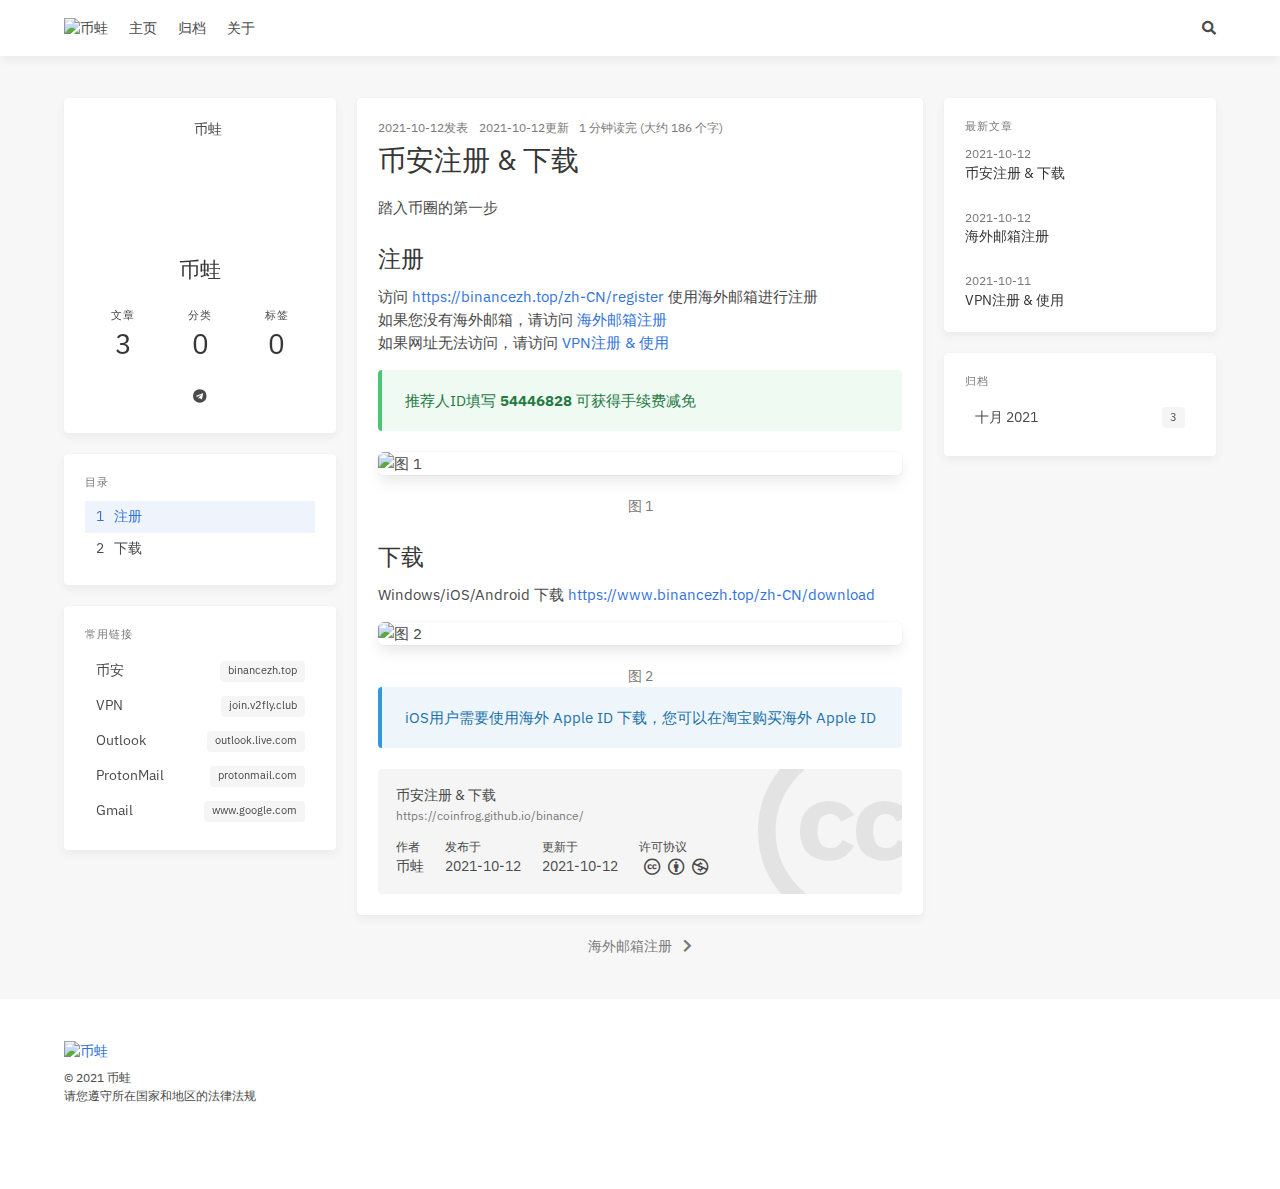
==== binance/index.html @ b0a7bd0c "Add files via upload" ====
<!doctype html>
<html lang="zh"><head><meta charset="utf-8"><meta name="viewport" content="width=device-width, initial-scale=1, maximum-scale=1"><meta><title>币安注册 &amp; 下载 - 币蛙</title><link rel="manifest" href="/manifest.json"><meta name="application-name" content="币蛙"><meta name="msapplication-TileImage" content="https://cdn.jsdelivr.net/gh/coinfrog/coinfrog.github.io/img/og_image.png"><meta name="apple-mobile-web-app-capable" content="yes"><meta name="apple-mobile-web-app-title" content="币蛙"><meta name="apple-mobile-web-app-status-bar-style" content="default"><meta name="description" content="踏入币圈的第一步"><meta property="og:type" content="blog"><meta property="og:title" content="币蛙"><meta property="og:url" content="https://coinfrog.github.io/binance/"><meta property="og:site_name" content="币蛙"><meta property="og:description" content="踏入币圈的第一步"><meta property="og:locale" content="zh_CN"><meta property="og:image" content="https://cdn.jsdelivr.net/gh/coinfrog/coinfrog.github.io/binance/1.png"><meta property="og:image" content="https://cdn.jsdelivr.net/gh/coinfrog/coinfrog.github.io/binance/2.png"><meta property="article:published_time" content="2021-10-12T09:00:00.000Z"><meta property="article:modified_time" content="2021-10-12T09:15:00.000Z"><meta property="article:author" content="币蛙"><meta property="twitter:card" content="summary"><meta property="twitter:image" content="https://cdn.jsdelivr.net/gh/coinfrog/coinfrog.github.io/binance/1.png"><script type="application/ld+json">{"@context":"https://schema.org","@type":"BlogPosting","mainEntityOfPage":{"@type":"WebPage","@id":"https://coinfrog.github.io/binance/"},"headline":"币安注册 & 下载","image":["https://cdn.jsdelivr.net/gh/coinfrog/coinfrog.github.io/binance/1.png","https://cdn.jsdelivr.net/gh/coinfrog/coinfrog.github.io/binance/2.png"],"datePublished":"2021-10-12T09:00:00.000Z","dateModified":"2021-10-12T09:15:00.000Z","author":{"@type":"Person","name":"币蛙"},"publisher":{"@type":"Organization","name":"币蛙","logo":{"@type":"ImageObject","url":"https://cdn.jsdelivr.net/gh/coinfrog/coinfrog.github.io/img/og_image.png"}},"description":"踏入币圈的第一步"}</script><link rel="canonical" href="https://coinfrog.github.io/binance/"><link rel="icon" href="https://cdn.jsdelivr.net/gh/coinfrog/coinfrog.github.io/img/og_image.png"><link rel="stylesheet" href="https://cdn.staticfile.org/font-awesome/5.15.4/css/all.min.css"><link rel="stylesheet" href="https://cdn.jsdelivr.net/npm/highlight.js@9.12.0/styles/atom-one-light.css"><link rel="stylesheet" href="https://fonts.googleapis.com/css2?family=IBM Plex Sans:wght@400;600&amp;family=Source+Code+Pro"><link rel="stylesheet" href="/css/default.css"><style>body>.footer,body>.navbar,body>.section{opacity:0}</style><!--!--><!--!--><!--!--><!--!--><link rel="stylesheet" href="https://cdn.jsdelivr.net/npm/lightgallery@1.6.8/dist/css/lightgallery.min.css"><link rel="stylesheet" href="https://cdn.jsdelivr.net/npm/justifiedGallery@3.7.0/dist/css/justifiedGallery.min.css"><!--!--><!--!--><script src="https://cdn.jsdelivr.net/npm/pace-js@1.0.2/pace.min.js"></script><!--!--><!--!--><meta name="generator" content="Hexo 5.4.0"></head><body class="is-3-column"><nav class="navbar navbar-main"><div class="container"><div class="navbar-brand justify-content-center"><a class="navbar-item navbar-logo" href="/"><img src="https://cdn.jsdelivr.net/gh/coinfrog/coinfrog.github.io/img/og_image.png" alt="币蛙" height="28"></a></div><div class="navbar-menu"><div class="navbar-start"><a class="navbar-item" href="/">主页</a><a class="navbar-item" href="/archives">归档</a><a class="navbar-item" href="/about">关于</a></div><div class="navbar-end"><a class="navbar-item is-hidden-tablet catalogue" title="目录" href="javascript:;"><i class="fas fa-list-ul"></i></a><a class="navbar-item search" title="搜索" href="javascript:;"><i class="fas fa-search"></i></a></div></div></div></nav><section class="section"><div class="container"><div class="columns"><div class="column order-2 column-main is-8-tablet is-8-desktop is-6-widescreen"><div class="card"><article class="card-content article" role="article"><div class="article-meta is-size-7 is-uppercase level is-mobile"><div class="level-left"><span class="level-item"><time dateTime="2021-10-12T09:00:00.000Z" title="2021/10/12 下午5:00:00">2021-10-12</time>发表</span><span class="level-item"><time dateTime="2021-10-12T09:15:00.000Z" title="2021/10/12 下午5:15:00">2021-10-12</time>更新</span><span class="level-item">1 分钟读完 (大约 186 个字)</span></div></div><h1 class="title is-3 is-size-4-mobile">币安注册 &amp; 下载</h1><div class="content"><p>踏入币圈的第一步</p>
<span id="more"></span>
<h2 id="注册"><a href="#注册" class="headerlink" title="注册"></a>注册</h2><p>访问 <a target="_blank" rel="noopener" href="https://binancezh.top/zh-CN/register?ref=54446828">https://binancezh.top/zh-CN/register</a> 使用海外邮箱进行注册<br>如果您没有海外邮箱，请访问 <a href="https://coinfrog.github.io/email/">海外邮箱注册</a><br>如果网址无法访问，请访问 <a href="https://coinfrog.github.io/vpn/">VPN注册 &amp; 使用</a></p>
<article class="message is-success" style="font-size:1em">
<div class="message-body">
推荐人ID填写 <b>54446828</b> 可获得手续费减免
</div>
</article>

<img src="https://cdn.jsdelivr.net/gh/coinfrog/coinfrog.github.io/binance/1.png" class="box px-0 py-0 ml-auto mr-auto" title="图 1" alt="图 1">
<h2 id="下载"><a href="#下载" class="headerlink" title="下载"></a>下载</h2><p>Windows/iOS/Android 下载 <a target="_blank" rel="noopener" href="https://www.binancezh.top/zh-CN/download?ref=54446828">https://www.binancezh.top/zh-CN/download</a></p>
<img src="https://cdn.jsdelivr.net/gh/coinfrog/coinfrog.github.io/binance/2.png" class="box px-0 py-0 ml-auto mr-auto" title="图 2" alt="图 2">

<article class="message is-info" style="font-size:1em">
<div class="message-body">
iOS用户需要使用海外 Apple ID 下载，您可以在淘宝购买海外 Apple ID
</div>
</article></div><div class="article-licensing box"><div class="licensing-title"><p>币安注册 &amp; 下载</p><p><a href="https://coinfrog.github.io/binance/">https://coinfrog.github.io/binance/</a></p></div><div class="licensing-meta level is-mobile"><div class="level-left"><div class="level-item is-narrow"><div><h6>作者</h6><p>币蛙</p></div></div><div class="level-item is-narrow"><div><h6>发布于</h6><p>2021-10-12</p></div></div><div class="level-item is-narrow"><div><h6>更新于</h6><p>2021-10-12</p></div></div><div class="level-item is-narrow"><div><h6>许可协议</h6><p><a class="icons" rel="noopener" target="_blank" title="Creative Commons" href="https://creativecommons.org/"><i class="icon fab fa-creative-commons"></i></a><a class="icons" rel="noopener" target="_blank" title="Attribution" href="https://creativecommons.org/licenses/by/4.0/"><i class="icon fab fa-creative-commons-by"></i></a><a class="icons" rel="noopener" target="_blank" title="Noncommercial" href="https://creativecommons.org/licenses/by-nc/4.0/"><i class="icon fab fa-creative-commons-nc"></i></a></p></div></div></div></div></div><!--!--></article></div><!--!--><nav class="post-navigation mt-4 level is-mobile"><div class="level-end"><a class="article-nav-next level level-item link-muted" href="/email/"><span class="level-item">海外邮箱注册</span><i class="level-item fas fa-chevron-right"></i></a></div></nav><!--!--></div><div class="column column-left is-4-tablet is-4-desktop is-3-widescreen  order-1 is-sticky"><div class="card widget" data-type="profile"><div class="card-content"><nav class="level"><div class="level-item has-text-centered flex-shrink-1"><div><figure class="image is-128x128 mx-auto mb-2"><img class="avatar is-rounded" src="https://cdn.jsdelivr.net/gh/coinfrog/coinfrog.github.io/img/avatar.jpg" alt="币蛙"></figure><p class="title is-size-4 is-block" style="line-height:inherit;">币蛙</p></div></div></nav><nav class="level is-mobile"><div class="level-item has-text-centered is-marginless"><div><p class="heading">文章</p><a href="/archives"><p class="title">3</p></a></div></div><div class="level-item has-text-centered is-marginless"><div><p class="heading">分类</p><a href="/categories"><p class="title">0</p></a></div></div><div class="level-item has-text-centered is-marginless"><div><p class="heading">标签</p><a href="/tags"><p class="title">0</p></a></div></div></nav><div class="level is-mobile is-multiline"><a class="level-item button is-transparent is-marginless" target="_blank" rel="noopener" title="通过 Telegram 联系我" href="https://t.me/NeuralFrog"><i class="fab fa-telegram"></i></a></div></div></div><div class="card widget" id="toc" data-type="toc"><div class="card-content"><div class="menu"><h3 class="menu-label">目录</h3><ul class="menu-list"><li><a class="level is-mobile" href="#注册"><span class="level-left"><span class="level-item">1</span><span class="level-item">注册</span></span></a></li><li><a class="level is-mobile" href="#下载"><span class="level-left"><span class="level-item">2</span><span class="level-item">下载</span></span></a></li></ul></div></div><style>#toc .menu-list > li > a.is-active + .menu-list { display: block; }#toc .menu-list > li > a + .menu-list { display: none; }</style><script src="/js/toc.js" defer></script></div><div class="card widget" data-type="links"><div class="card-content"><div class="menu"><h3 class="menu-label">常用链接</h3><ul class="menu-list"><li><a class="level is-mobile" href="https://binancezh.top/zh-CN/register?ref=54446828" target="_blank" rel="noopener"><span class="level-left"><span class="level-item">币安</span></span><span class="level-right"><span class="level-item tag">binancezh.top</span></span></a></li><li><a class="level is-mobile" href="https://join.v2fly.club/#/register?code=Z4IuG3a3" target="_blank" rel="noopener"><span class="level-left"><span class="level-item">VPN</span></span><span class="level-right"><span class="level-item tag">join.v2fly.club</span></span></a></li><li><a class="level is-mobile" href="https://outlook.live.com" target="_blank" rel="noopener"><span class="level-left"><span class="level-item">Outlook</span></span><span class="level-right"><span class="level-item tag">outlook.live.com</span></span></a></li><li><a class="level is-mobile" href="https://protonmail.com/login" target="_blank" rel="noopener"><span class="level-left"><span class="level-item">ProtonMail</span></span><span class="level-right"><span class="level-item tag">protonmail.com</span></span></a></li><li><a class="level is-mobile" href="https://www.google.com/intl/zh-CN_cn/gmail/about/" target="_blank" rel="noopener"><span class="level-left"><span class="level-item">Gmail</span></span><span class="level-right"><span class="level-item tag">www.google.com</span></span></a></li></ul></div></div></div><!--!--><!--!--><div class="column-right-shadow is-hidden-widescreen is-sticky"></div></div><div class="column column-right is-4-tablet is-4-desktop is-3-widescreen is-hidden-touch is-hidden-desktop-only order-3 is-sticky"><div class="card widget" data-type="recent-posts"><div class="card-content"><h3 class="menu-label">最新文章</h3><article class="media"><div class="media-content"><p class="date"><time dateTime="2021-10-12T09:00:00.000Z">2021-10-12</time></p><p class="title"><a href="/binance/">币安注册 &amp; 下载</a></p></div></article><article class="media"><div class="media-content"><p class="date"><time dateTime="2021-10-12T08:00:00.000Z">2021-10-12</time></p><p class="title"><a href="/email/">海外邮箱注册</a></p></div></article><article class="media"><div class="media-content"><p class="date"><time dateTime="2021-10-11T12:00:00.000Z">2021-10-11</time></p><p class="title"><a href="/vpn/">VPN注册 &amp; 使用</a></p></div></article></div></div><div class="card widget" data-type="archives"><div class="card-content"><div class="menu"><h3 class="menu-label">归档</h3><ul class="menu-list"><li><a class="level is-mobile" href="/archives/2021/10/"><span class="level-start"><span class="level-item">十月 2021</span></span><span class="level-end"><span class="level-item tag">3</span></span></a></li></ul></div></div></div></div></div></div></section><footer class="footer"><div class="container"><div class="level"><div class="level-start"><a class="footer-logo is-block mb-2" href="/"><img src="https://cdn.jsdelivr.net/gh/coinfrog/coinfrog.github.io/img/og_image.png" alt="币蛙" height="28"></a><p class="is-size-7"><span>&copy; 2021 币蛙</span><br><span>请您遵守所在国家和地区的法律法规</span></p></div><div class="level-end"></div></div></div></footer><script src="https://cdn.jsdelivr.net/npm/jquery@3.3.1/dist/jquery.min.js"></script><script src="https://cdn.jsdelivr.net/npm/moment@2.22.2/min/moment-with-locales.min.js"></script><script src="https://cdn.jsdelivr.net/npm/clipboard@2.0.4/dist/clipboard.min.js" defer></script><script>moment.locale("zh-CN");</script><script>var IcarusThemeSettings = {
            article: {
                highlight: {
                    clipboard: true,
                    fold: 'unfolded'
                }
            }
        };</script><script src="/js/column.js"></script><script src="/js/animation.js"></script><a id="back-to-top" title="回到顶部" href="javascript:;"><i class="fas fa-chevron-up"></i></a><script src="/js/back_to_top.js" defer></script><!--!--><!--!--><!--!--><script src="https://cdn.jsdelivr.net/npm/lightgallery@1.6.8/dist/js/lightgallery.min.js" defer></script><script src="https://cdn.jsdelivr.net/npm/justifiedGallery@3.7.0/dist/js/jquery.justifiedGallery.min.js" defer></script><script>window.addEventListener("load", () => {
            if (typeof $.fn.lightGallery === 'function') {
                $('.article').lightGallery({ selector: '.gallery-item' });
            }
            if (typeof $.fn.justifiedGallery === 'function') {
                if ($('.justified-gallery > p > .gallery-item').length) {
                    $('.justified-gallery > p > .gallery-item').unwrap();
                }
                $('.justified-gallery').justifiedGallery();
            }
        });</script><!--!--><!--!--><!--!--><!--!--><!--!--><script src="/js/main.js" defer></script><div class="searchbox"><div class="searchbox-container"><div class="searchbox-header"><div class="searchbox-input-container"><input class="searchbox-input" type="text" placeholder="搜索..."></div><a class="searchbox-close" href="javascript:;">×</a></div><div class="searchbox-body"></div></div></div><script src="/js/insight.js" defer></script><script>document.addEventListener('DOMContentLoaded', function () {
            loadInsight({"contentUrl":"/content.json"}, {"hint":"搜索...","untitled":"(无标题)","posts":"文章","pages":"页面","categories":"分类","tags":"标签"});
        });</script></body></html>
---- css/default.css ----
@-moz-keyframes spinAround {
  from {
    transform: rotate(0deg);
  }
  to {
    transform: rotate(359deg);
  }
}
@-webkit-keyframes spinAround {
  from {
    transform: rotate(0deg);
  }
  to {
    transform: rotate(359deg);
  }
}
@-o-keyframes spinAround {
  from {
    transform: rotate(0deg);
  }
  to {
    transform: rotate(359deg);
  }
}
@keyframes spinAround {
  from {
    transform: rotate(0deg);
  }
  to {
    transform: rotate(359deg);
  }
}
.is-unselectable,
.breadcrumb,
.modal-close,
.pagination-previous,
.pagination-next,
.pagination-link,
.pagination-ellipsis,
.tabs,
.button,
.delete,
.file {
  -webkit-touch-callout: none;
  -webkit-user-select: none;
  -moz-user-select: none;
  -ms-user-select: none;
  user-select: none;
}
.navbar-link:not(.is-arrowless)::after,
.select:not(.is-multiple):not(.is-loading)::after {
  border: 3px solid transparent;
  border-radius: 2px;
  border-right: 0;
  border-top: 0;
  content: " ";
  display: block;
  height: 0.625em;
  margin-top: -0.4375em;
  pointer-events: none;
  position: absolute;
  top: 50%;
  transform: rotate(-45deg);
  transform-origin: center;
  width: 0.625em;
}
.breadcrumb:not(:last-child),
.level:not(:last-child),
.list:not(:last-child),
.message:not(:last-child),
.pagination:not(:last-child),
.tabs:not(:last-child),
.box:not(:last-child),
.content:not(:last-child),
.notification:not(:last-child),
.progress:not(:last-child),
.table:not(:last-child),
.table-container:not(:last-child),
.title:not(:last-child),
.subtitle:not(:last-child),
.block:not(:last-child),
.highlight:not(:last-child) {
  margin-bottom: 1.5rem;
}
.modal-close,
.delete {
  -moz-appearance: none;
  -webkit-appearance: none;
  background-color: rgba(10,10,10,0.2);
  border: none;
  border-radius: 290486px;
  cursor: pointer;
  pointer-events: auto;
  display: inline-block;
  flex-grow: 0;
  flex-shrink: 0;
  font-size: 0;
  height: 20px;
  max-height: 20px;
  max-width: 20px;
  min-height: 20px;
  min-width: 20px;
  outline: none;
  position: relative;
  vertical-align: top;
  width: 20px;
}
.modal-close::before,
.delete::before,
.modal-close::after,
.delete::after {
  background-color: #fff;
  content: "";
  display: block;
  left: 50%;
  position: absolute;
  top: 50%;
  transform: translateX(-50%) translateY(-50%) rotate(45deg);
  transform-origin: center center;
}
.modal-close::before,
.delete::before {
  height: 2px;
  width: 50%;
}
.modal-close::after,
.delete::after {
  height: 50%;
  width: 2px;
}
.modal-close:hover,
.delete:hover,
.modal-close:focus,
.delete:focus {
  background-color: rgba(10,10,10,0.3);
}
.modal-close:active,
.delete:active {
  background-color: rgba(10,10,10,0.4);
}
.modal-close.is-small,
.delete.is-small {
  height: 16px;
  max-height: 16px;
  max-width: 16px;
  min-height: 16px;
  min-width: 16px;
  width: 16px;
}
.modal-close.is-medium,
.delete.is-medium {
  height: 24px;
  max-height: 24px;
  max-width: 24px;
  min-height: 24px;
  min-width: 24px;
  width: 24px;
}
.modal-close.is-large,
.delete.is-large {
  height: 32px;
  max-height: 32px;
  max-width: 32px;
  min-height: 32px;
  min-width: 32px;
  width: 32px;
}
.button.is-loading::after,
.loader,
.select.is-loading::after,
.control.is-loading::after {
  animation: spinAround 500ms infinite linear;
  border: 2px solid #dbdbdb;
  border-radius: 290486px;
  border-right-color: transparent;
  border-top-color: transparent;
  content: "";
  display: block;
  height: 1em;
  position: relative;
  width: 1em;
}
.is-overlay,
.modal,
.modal-background,
.image.is-square img,
.image.is-1by1 img,
.image.is-5by4 img,
.image.is-4by3 img,
.image.is-3by2 img,
.image.is-5by3 img,
.image.is-16by9 img,
.image.is-2by1 img,
.image.is-3by1 img,
.image.is-4by5 img,
.image.is-3by4 img,
.image.is-2by3 img,
.image.is-3by5 img,
.image.is-9by16 img,
.image.is-1by2 img,
.image.is-1by3 img,
.image.is-square .has-ratio,
.image.is-1by1 .has-ratio,
.image.is-5by4 .has-ratio,
.image.is-4by3 .has-ratio,
.image.is-3by2 .has-ratio,
.image.is-5by3 .has-ratio,
.image.is-16by9 .has-ratio,
.image.is-2by1 .has-ratio,
.image.is-3by1 .has-ratio,
.image.is-4by5 .has-ratio,
.image.is-3by4 .has-ratio,
.image.is-2by3 .has-ratio,
.image.is-3by5 .has-ratio,
.image.is-9by16 .has-ratio,
.image.is-1by2 .has-ratio,
.image.is-1by3 .has-ratio,
.hero-video {
  bottom: 0;
  left: 0;
  position: absolute;
  right: 0;
  top: 0;
}
.pagination-previous,
.pagination-next,
.pagination-link,
.pagination-ellipsis,
.button,
.input,
.textarea,
.select select,
.file-cta,
.file-name {
  -moz-appearance: none;
  -webkit-appearance: none;
  align-items: center;
  border: 1px solid transparent;
  border-radius: 4px;
  box-shadow: none;
  display: inline-flex;
  font-size: 1rem;
  height: 2.25em;
  justify-content: flex-start;
  line-height: 1.5;
  padding-bottom: calc(0.5em - 1px);
  padding-left: calc(0.75em - 1px);
  padding-right: calc(0.75em - 1px);
  padding-top: calc(0.5em - 1px);
  position: relative;
  vertical-align: top;
}
.pagination-previous:focus,
.pagination-next:focus,
.pagination-link:focus,
.pagination-ellipsis:focus,
.button:focus,
.input:focus,
.textarea:focus,
.select select:focus,
.file-cta:focus,
.file-name:focus,
.pagination-previous.is-focused,
.pagination-next.is-focused,
.pagination-link.is-focused,
.pagination-ellipsis.is-focused,
.button.is-focused,
.input.is-focused,
.textarea.is-focused,
.select select.is-focused,
.file-cta.is-focused,
.file-name.is-focused,
.pagination-previous:active,
.pagination-next:active,
.pagination-link:active,
.pagination-ellipsis:active,
.button:active,
.input:active,
.textarea:active,
.select select:active,
.file-cta:active,
.file-name:active,
.pagination-previous.is-active,
.pagination-next.is-active,
.pagination-link.is-active,
.pagination-ellipsis.is-active,
.button.is-active,
.input.is-active,
.textarea.is-active,
.select select.is-active,
.file-cta.is-active,
.file-name.is-active {
  outline: none;
}
.pagination-previous[disabled],
.pagination-next[disabled],
.pagination-link[disabled],
.pagination-ellipsis[disabled],
.button[disabled],
.input[disabled],
.textarea[disabled],
.select select[disabled],
.file-cta[disabled],
.file-name[disabled],
fieldset[disabled] .pagination-previous,
fieldset[disabled] .pagination-next,
fieldset[disabled] .pagination-link,
fieldset[disabled] .pagination-ellipsis,
fieldset[disabled] .button,
fieldset[disabled] .input,
fieldset[disabled] .textarea,
fieldset[disabled] .select select,
fieldset[disabled] .file-cta,
fieldset[disabled] .file-name {
  cursor: not-allowed;
}
/* minireset.css v0.0.6 | MIT License | github.com/jgthms/minireset.css */
html,
body,
p,
ol,
ul,
li,
dl,
dt,
dd,
blockquote,
figure,
fieldset,
legend,
textarea,
pre,
iframe,
hr,
h1,
h2,
h3,
h4,
h5,
h6 {
  margin: 0;
  padding: 0;
}
h1,
h2,
h3,
h4,
h5,
h6 {
  font-size: 100%;
  font-weight: normal;
}
ul {
  list-style: none;
}
button,
input,
select,
textarea {
  margin: 0;
}
html {
  box-sizing: border-box;
}
*,
*::before,
*::after {
  box-sizing: inherit;
}
img,
video {
  height: auto;
  max-width: 100%;
}
iframe {
  border: 0;
}
table {
  border-collapse: collapse;
  border-spacing: 0;
}
td,
th {
  padding: 0;
}
td:not([align]),
th:not([align]) {
  text-align: left;
}
html {
  background-color: #f7f7f7;
  font-size: 14px;
  -moz-osx-font-smoothing: grayscale;
  -webkit-font-smoothing: antialiased;
  min-width: 300px;
  overflow-x: hidden;
  overflow-y: scroll;
  text-rendering: optimizeLegibility;
  text-size-adjust: 100%;
}
article,
aside,
figure,
footer,
header,
hgroup,
section {
  display: block;
}
body,
button,
input,
select,
textarea {
  font-family: IBM Plex Sans, Roboto, 'Open Sans', 'Microsoft YaHei', sans-serif;
}
code,
pre {
  -moz-osx-font-smoothing: auto;
  -webkit-font-smoothing: auto;
  font-family: 'Source Code Pro', monospace, 'Microsoft YaHei';
}
body {
  color: #4a4a4a;
  font-size: 1em;
  font-weight: 400;
  line-height: 1.5;
}
a {
  color: #3273dc;
  cursor: pointer;
  text-decoration: none;
}
a strong {
  color: currentColor;
}
a:hover {
  color: #363636;
}
code {
  background-color: #f5f5f5;
  color: #f14668;
  font-size: 0.875em;
  font-weight: normal;
  padding: 0.25em 0.5em 0.25em;
}
hr {
  background-color: #f5f5f5;
  border: none;
  display: block;
  height: 2px;
  margin: 1.5rem 0;
}
img {
  height: auto;
  max-width: 100%;
}
input[type="checkbox"],
input[type="radio"] {
  vertical-align: baseline;
}
small {
  font-size: 0.875em;
}
span {
  font-style: inherit;
  font-weight: inherit;
}
strong {
  color: #363636;
  font-weight: 700;
}
fieldset {
  border: none;
}
pre {
  -webkit-overflow-scrolling: touch;
  background-color: #f5f5f5;
  color: #4a4a4a;
  font-size: 0.875em;
  overflow-x: auto;
  padding: 1.25rem 1.5rem;
  white-space: pre;
  word-wrap: normal;
}
pre code {
  background-color: transparent;
  color: currentColor;
  font-size: 1em;
  padding: 0;
}
table td,
table th {
  vertical-align: top;
}
table td:not([align]),
table th:not([align]) {
  text-align: left;
}
table th {
  color: #363636;
}
.is-clearfix::after {
  clear: both;
  content: " ";
  display: table;
}
.is-pulled-left {
  float: left !important;
}
.is-pulled-right {
  float: right !important;
}
.is-clipped {
  overflow: hidden !important;
}
.is-size-1 {
  font-size: 3rem !important;
}
.is-size-2 {
  font-size: 2.5rem !important;
}
.is-size-3 {
  font-size: 2rem !important;
}
.is-size-4 {
  font-size: 1.5rem !important;
}
.is-size-5 {
  font-size: 1.25rem !important;
}
.is-size-6,
article.media .title {
  font-size: 1rem !important;
}
.is-size-7,
article.media .date,
article.media .categories,
.article-licensing .licensing-title a,
.article-licensing .licensing-meta h6 {
  font-size: 0.85rem !important;
}
@media screen and (max-width: 768px) {
  .is-size-1-mobile {
    font-size: 3rem !important;
  }
  .is-size-2-mobile {
    font-size: 2.5rem !important;
  }
  .is-size-3-mobile {
    font-size: 2rem !important;
  }
  .is-size-4-mobile {
    font-size: 1.5rem !important;
  }
  .is-size-5-mobile {
    font-size: 1.25rem !important;
  }
  .is-size-6-mobile {
    font-size: 1rem !important;
  }
  .is-size-7-mobile {
    font-size: 0.85rem !important;
  }
}
@media screen and (min-width: 769px), print {
  .is-size-1-tablet {
    font-size: 3rem !important;
  }
  .is-size-2-tablet {
    font-size: 2.5rem !important;
  }
  .is-size-3-tablet {
    font-size: 2rem !important;
  }
  .is-size-4-tablet {
    font-size: 1.5rem !important;
  }
  .is-size-5-tablet {
    font-size: 1.25rem !important;
  }
  .is-size-6-tablet {
    font-size: 1rem !important;
  }
  .is-size-7-tablet {
    font-size: 0.85rem !important;
  }
}
@media screen and (max-width: 1087px) {
  .is-size-1-touch {
    font-size: 3rem !important;
  }
  .is-size-2-touch {
    font-size: 2.5rem !important;
  }
  .is-size-3-touch {
    font-size: 2rem !important;
  }
  .is-size-4-touch {
    font-size: 1.5rem !important;
  }
  .is-size-5-touch {
    font-size: 1.25rem !important;
  }
  .is-size-6-touch {
    font-size: 1rem !important;
  }
  .is-size-7-touch {
    font-size: 0.85rem !important;
  }
}
@media screen and (min-width: 1088px) {
  .is-size-1-desktop {
    font-size: 3rem !important;
  }
  .is-size-2-desktop {
    font-size: 2.5rem !important;
  }
  .is-size-3-desktop {
    font-size: 2rem !important;
  }
  .is-size-4-desktop {
    font-size: 1.5rem !important;
  }
  .is-size-5-desktop {
    font-size: 1.25rem !important;
  }
  .is-size-6-desktop {
    font-size: 1rem !important;
  }
  .is-size-7-desktop {
    font-size: 0.85rem !important;
  }
}
@media screen and (min-width: 1280px) {
  .is-size-1-widescreen {
    font-size: 3rem !important;
  }
  .is-size-2-widescreen {
    font-size: 2.5rem !important;
  }
  .is-size-3-widescreen {
    font-size: 2rem !important;
  }
  .is-size-4-widescreen {
    font-size: 1.5rem !important;
  }
  .is-size-5-widescreen {
    font-size: 1.25rem !important;
  }
  .is-size-6-widescreen {
    font-size: 1rem !important;
  }
  .is-size-7-widescreen {
    font-size: 0.85rem !important;
  }
}
@media screen and (min-width: 1472px) {
  .is-size-1-fullhd {
    font-size: 3rem !important;
  }
  .is-size-2-fullhd {
    font-size: 2.5rem !important;
  }
  .is-size-3-fullhd {
    font-size: 2rem !important;
  }
  .is-size-4-fullhd {
    font-size: 1.5rem !important;
  }
  .is-size-5-fullhd {
    font-size: 1.25rem !important;
  }
  .is-size-6-fullhd {
    font-size: 1rem !important;
  }
  .is-size-7-fullhd {
    font-size: 0.85rem !important;
  }
}
.has-text-centered {
  text-align: center !important;
}
.has-text-justified {
  text-align: justify !important;
}
.has-text-left {
  text-align: left !important;
}
.has-text-right {
  text-align: right !important;
}
@media screen and (max-width: 768px) {
  .has-text-centered-mobile {
    text-align: center !important;
  }
}
@media screen and (min-width: 769px), print {
  .has-text-centered-tablet {
    text-align: center !important;
  }
}
@media screen and (min-width: 769px) and (max-width: 1087px) {
  .has-text-centered-tablet-only {
    text-align: center !important;
  }
}
@media screen and (max-width: 1087px) {
  .has-text-centered-touch {
    text-align: center !important;
  }
}
@media screen and (min-width: 1088px) {
  .has-text-centered-desktop {
    text-align: center !important;
  }
}
@media screen and (min-width: 1088px) and (max-width: 1279px) {
  .has-text-centered-desktop-only {
    text-align: center !important;
  }
}
@media screen and (min-width: 1280px) {
  .has-text-centered-widescreen {
    text-align: center !important;
  }
}
@media screen and (min-width: 1280px) and (max-width: 1471px) {
  .has-text-centered-widescreen-only {
    text-align: center !important;
  }
}
@media screen and (min-width: 1472px) {
  .has-text-centered-fullhd {
    text-align: center !important;
  }
}
@media screen and (max-width: 768px) {
  .has-text-justified-mobile {
    text-align: justify !important;
  }
}
@media screen and (min-width: 769px), print {
  .has-text-justified-tablet {
    text-align: justify !important;
  }
}
@media screen and (min-width: 769px) and (max-width: 1087px) {
  .has-text-justified-tablet-only {
    text-align: justify !important;
  }
}
@media screen and (max-width: 1087px) {
  .has-text-justified-touch {
    text-align: justify !important;
  }
}
@media screen and (min-width: 1088px) {
  .has-text-justified-desktop {
    text-align: justify !important;
  }
}
@media screen and (min-width: 1088px) and (max-width: 1279px) {
  .has-text-justified-desktop-only {
    text-align: justify !important;
  }
}
@media screen and (min-width: 1280px) {
  .has-text-justified-widescreen {
    text-align: justify !important;
  }
}
@media screen and (min-width: 1280px) and (max-width: 1471px) {
  .has-text-justified-widescreen-only {
    text-align: justify !important;
  }
}
@media screen and (min-width: 1472px) {
  .has-text-justified-fullhd {
    text-align: justify !important;
  }
}
@media screen and (max-width: 768px) {
  .has-text-left-mobile {
    text-align: left !important;
  }
}
@media screen and (min-width: 769px), print {
  .has-text-left-tablet {
    text-align: left !important;
  }
}
@media screen and (min-width: 769px) and (max-width: 1087px) {
  .has-text-left-tablet-only {
    text-align: left !important;
  }
}
@media screen and (max-width: 1087px) {
  .has-text-left-touch {
    text-align: left !important;
  }
}
@media screen and (min-width: 1088px) {
  .has-text-left-desktop {
    text-align: left !important;
  }
}
@media screen and (min-width: 1088px) and (max-width: 1279px) {
  .has-text-left-desktop-only {
    text-align: left !important;
  }
}
@media screen and (min-width: 1280px) {
  .has-text-left-widescreen {
    text-align: left !important;
  }
}
@media screen and (min-width: 1280px) and (max-width: 1471px) {
  .has-text-left-widescreen-only {
    text-align: left !important;
  }
}
@media screen and (min-width: 1472px) {
  .has-text-left-fullhd {
    text-align: left !important;
  }
}
@media screen and (max-width: 768px) {
  .has-text-right-mobile {
    text-align: right !important;
  }
}
@media screen and (min-width: 769px), print {
  .has-text-right-tablet {
    text-align: right !important;
  }
}
@media screen and (min-width: 769px) and (max-width: 1087px) {
  .has-text-right-tablet-only {
    text-align: right !important;
  }
}
@media screen and (max-width: 1087px) {
  .has-text-right-touch {
    text-align: right !important;
  }
}
@media screen and (min-width: 1088px) {
  .has-text-right-desktop {
    text-align: right !important;
  }
}
@media screen and (min-width: 1088px) and (max-width: 1279px) {
  .has-text-right-desktop-only {
    text-align: right !important;
  }
}
@media screen and (min-width: 1280px) {
  .has-text-right-widescreen {
    text-align: right !important;
  }
}
@media screen and (min-width: 1280px) and (max-width: 1471px) {
  .has-text-right-widescreen-only {
    text-align: right !important;
  }
}
@media screen and (min-width: 1472px) {
  .has-text-right-fullhd {
    text-align: right !important;
  }
}
.is-capitalized {
  text-transform: capitalize !important;
}
.is-lowercase {
  text-transform: lowercase !important;
}
.is-uppercase,
article.media .categories {
  text-transform: uppercase !important;
}
.is-italic {
  font-style: italic !important;
}
.has-text-white {
  color: #fff !important;
}
a.has-text-white:hover,
a.has-text-white:focus {
  color: #e6e6e6 !important;
}
.has-background-white {
  background-color: #fff !important;
}
.has-text-black {
  color: #0a0a0a !important;
}
a.has-text-black:hover,
a.has-text-black:focus {
  color: #000 !important;
}
.has-background-black {
  background-color: #0a0a0a !important;
}
.has-text-light {
  color: #f5f5f5 !important;
}
a.has-text-light:hover,
a.has-text-light:focus {
  color: #dbdbdb !important;
}
.has-background-light {
  background-color: #f5f5f5 !important;
}
.has-text-dark {
  color: #363636 !important;
}
a.has-text-dark:hover,
a.has-text-dark:focus {
  color: #1c1c1c !important;
}
.has-background-dark {
  background-color: #363636 !important;
}
.has-text-primary {
  color: #3273dc !important;
}
a.has-text-primary:hover,
a.has-text-primary:focus {
  color: #205bbc !important;
}
.has-background-primary {
  background-color: #3273dc !important;
}
.has-text-link {
  color: #3273dc !important;
}
a.has-text-link:hover,
a.has-text-link:focus {
  color: #205bbc !important;
}
.has-background-link {
  background-color: #3273dc !important;
}
.has-text-info {
  color: #3298dc !important;
}
a.has-text-info:hover,
a.has-text-info:focus {
  color: #207dbc !important;
}
.has-background-info {
  background-color: #3298dc !important;
}
.has-text-success {
  color: #48c774 !important;
}
a.has-text-success:hover,
a.has-text-success:focus {
  color: #34a85c !important;
}
.has-background-success {
  background-color: #48c774 !important;
}
.has-text-warning {
  color: #ffdd57 !important;
}
a.has-text-warning:hover,
a.has-text-warning:focus {
  color: #ffd324 !important;
}
.has-background-warning {
  background-color: #ffdd57 !important;
}
.has-text-danger {
  color: #f14668 !important;
}
a.has-text-danger:hover,
a.has-text-danger:focus {
  color: #ee1742 !important;
}
.has-background-danger {
  background-color: #f14668 !important;
}
.has-text-grey-lightest {
  color: #ededed !important;
}
a.has-text-grey-lightest:hover,
a.has-text-grey-lightest:focus {
  color: #d4d4d4 !important;
}
.has-background-grey-lightest {
  background-color: #ededed !important;
}
.has-text-black-bis {
  color: #121212 !important;
}
.has-background-black-bis {
  background-color: #121212 !important;
}
.has-text-black-ter {
  color: #242424 !important;
}
.has-background-black-ter {
  background-color: #242424 !important;
}
.has-text-grey-darker {
  color: #363636 !important;
}
.has-background-grey-darker {
  background-color: #363636 !important;
}
.has-text-grey-dark {
  color: #4a4a4a !important;
}
.has-background-grey-dark {
  background-color: #4a4a4a !important;
}
.has-text-grey,
.article-licensing .licensing-title a {
  color: #7a7a7a !important;
}
.has-background-grey {
  background-color: #7a7a7a !important;
}
.has-text-grey-light {
  color: #b5b5b5 !important;
}
.has-background-grey-light {
  background-color: #b5b5b5 !important;
}
.has-text-grey-lighter {
  color: #dbdbdb !important;
}
.has-background-grey-lighter {
  background-color: #dbdbdb !important;
}
.has-text-white-ter {
  color: #f5f5f5 !important;
}
.has-background-white-ter {
  background-color: #f5f5f5 !important;
}
.has-text-white-bis {
  color: #fafafa !important;
}
.has-background-white-bis {
  background-color: #fafafa !important;
}
.has-text-weight-light {
  font-weight: 300 !important;
}
.has-text-weight-normal {
  font-weight: 400 !important;
}
.has-text-weight-medium {
  font-weight: 500 !important;
}
.has-text-weight-semibold {
  font-weight: 600 !important;
}
.has-text-weight-bold {
  font-weight: 700 !important;
}
.is-family-primary {
  font-family: IBM Plex Sans, Roboto, 'Open Sans', 'Microsoft YaHei', sans-serif !important;
}
.is-family-secondary {
  font-family: IBM Plex Sans, Roboto, 'Open Sans', 'Microsoft YaHei', sans-serif !important;
}
.is-family-sans-serif {
  font-family: IBM Plex Sans, Roboto, 'Open Sans', 'Microsoft YaHei', sans-serif !important;
}
.is-family-monospace {
  font-family: monospace !important;
}
.is-family-code {
  font-family: 'Source Code Pro', monospace, 'Microsoft YaHei' !important;
}
.is-block {
  display: block !important;
}
@media screen and (max-width: 768px) {
  .is-block-mobile {
    display: block !important;
  }
}
@media screen and (min-width: 769px), print {
  .is-block-tablet {
    display: block !important;
  }
}
@media screen and (min-width: 769px) and (max-width: 1087px) {
  .is-block-tablet-only {
    display: block !important;
  }
}
@media screen and (max-width: 1087px) {
  .is-block-touch {
    display: block !important;
  }
}
@media screen and (min-width: 1088px) {
  .is-block-desktop {
    display: block !important;
  }
}
@media screen and (min-width: 1088px) and (max-width: 1279px) {
  .is-block-desktop-only {
    display: block !important;
  }
}
@media screen and (min-width: 1280px) {
  .is-block-widescreen {
    display: block !important;
  }
}
@media screen and (min-width: 1280px) and (max-width: 1471px) {
  .is-block-widescreen-only {
    display: block !important;
  }
}
@media screen and (min-width: 1472px) {
  .is-block-fullhd {
    display: block !important;
  }
}
.is-flex {
  display: flex !important;
}
@media screen and (max-width: 768px) {
  .is-flex-mobile {
    display: flex !important;
  }
}
@media screen and (min-width: 769px), print {
  .is-flex-tablet {
    display: flex !important;
  }
}
@media screen and (min-width: 769px) and (max-width: 1087px) {
  .is-flex-tablet-only {
    display: flex !important;
  }
}
@media screen and (max-width: 1087px) {
  .is-flex-touch {
    display: flex !important;
  }
}
@media screen and (min-width: 1088px) {
  .is-flex-desktop {
    display: flex !important;
  }
}
@media screen and (min-width: 1088px) and (max-width: 1279px) {
  .is-flex-desktop-only {
    display: flex !important;
  }
}
@media screen and (min-width: 1280px) {
  .is-flex-widescreen {
    display: flex !important;
  }
}
@media screen and (min-width: 1280px) and (max-width: 1471px) {
  .is-flex-widescreen-only {
    display: flex !important;
  }
}
@media screen and (min-width: 1472px) {
  .is-flex-fullhd {
    display: flex !important;
  }
}
.is-inline {
  display: inline !important;
}
@media screen and (max-width: 768px) {
  .is-inline-mobile {
    display: inline !important;
  }
}
@media screen and (min-width: 769px), print {
  .is-inline-tablet {
    display: inline !important;
  }
}
@media screen and (min-width: 769px) and (max-width: 1087px) {
  .is-inline-tablet-only {
    display: inline !important;
  }
}
@media screen and (max-width: 1087px) {
  .is-inline-touch {
    display: inline !important;
  }
}
@media screen and (min-width: 1088px) {
  .is-inline-desktop {
    display: inline !important;
  }
}
@media screen and (min-width: 1088px) and (max-width: 1279px) {
  .is-inline-desktop-only {
    display: inline !important;
  }
}
@media screen and (min-width: 1280px) {
  .is-inline-widescreen {
    display: inline !important;
  }
}
@media screen and (min-width: 1280px) and (max-width: 1471px) {
  .is-inline-widescreen-only {
    display: inline !important;
  }
}
@media screen and (min-width: 1472px) {
  .is-inline-fullhd {
    display: inline !important;
  }
}
.is-inline-block {
  display: inline-block !important;
}
@media screen and (max-width: 768px) {
  .is-inline-block-mobile {
    display: inline-block !important;
  }
}
@media screen and (min-width: 769px), print {
  .is-inline-block-tablet {
    display: inline-block !important;
  }
}
@media screen and (min-width: 769px) and (max-width: 1087px) {
  .is-inline-block-tablet-only {
    display: inline-block !important;
  }
}
@media screen and (max-width: 1087px) {
  .is-inline-block-touch {
    display: inline-block !important;
  }
}
@media screen and (min-width: 1088px) {
  .is-inline-block-desktop {
    display: inline-block !important;
  }
}
@media screen and (min-width: 1088px) and (max-width: 1279px) {
  .is-inline-block-desktop-only {
    display: inline-block !important;
  }
}
@media screen and (min-width: 1280px) {
  .is-inline-block-widescreen {
    display: inline-block !important;
  }
}
@media screen and (min-width: 1280px) and (max-width: 1471px) {
  .is-inline-block-widescreen-only {
    display: inline-block !important;
  }
}
@media screen and (min-width: 1472px) {
  .is-inline-block-fullhd {
    display: inline-block !important;
  }
}
.is-inline-flex {
  display: inline-flex !important;
}
@media screen and (max-width: 768px) {
  .is-inline-flex-mobile {
    display: inline-flex !important;
  }
}
@media screen and (min-width: 769px), print {
  .is-inline-flex-tablet {
    display: inline-flex !important;
  }
}
@media screen and (min-width: 769px) and (max-width: 1087px) {
  .is-inline-flex-tablet-only {
    display: inline-flex !important;
  }
}
@media screen and (max-width: 1087px) {
  .is-inline-flex-touch {
    display: inline-flex !important;
  }
}
@media screen and (min-width: 1088px) {
  .is-inline-flex-desktop {
    display: inline-flex !important;
  }
}
@media screen and (min-width: 1088px) and (max-width: 1279px) {
  .is-inline-flex-desktop-only {
    display: inline-flex !important;
  }
}
@media screen and (min-width: 1280px) {
  .is-inline-flex-widescreen {
    display: inline-flex !important;
  }
}
@media screen and (min-width: 1280px) and (max-width: 1471px) {
  .is-inline-flex-widescreen-only {
    display: inline-flex !important;
  }
}
@media screen and (min-width: 1472px) {
  .is-inline-flex-fullhd {
    display: inline-flex !important;
  }
}
.is-hidden {
  display: none !important;
}
.is-sr-only {
  border: none !important;
  clip: rect(0, 0, 0, 0) !important;
  height: 0.01em !important;
  overflow: hidden !important;
  padding: 0 !important;
  position: absolute !important;
  white-space: nowrap !important;
  width: 0.01em !important;
}
@media screen and (max-width: 768px) {
  .is-hidden-mobile {
    display: none !important;
  }
}
@media screen and (min-width: 769px), print {
  .is-hidden-tablet {
    display: none !important;
  }
}
@media screen and (min-width: 769px) and (max-width: 1087px) {
  .is-hidden-tablet-only {
    display: none !important;
  }
}
@media screen and (max-width: 1087px) {
  .is-hidden-touch {
    display: none !important;
  }
}
@media screen and (min-width: 1088px) {
  .is-hidden-desktop {
    display: none !important;
  }
}
@media screen and (min-width: 1088px) and (max-width: 1279px) {
  .is-hidden-desktop-only {
    display: none !important;
  }
}
@media screen and (min-width: 1280px) {
  .is-hidden-widescreen {
    display: none !important;
  }
}
@media screen and (min-width: 1280px) and (max-width: 1471px) {
  .is-hidden-widescreen-only {
    display: none !important;
  }
}
@media screen and (min-width: 1472px) {
  .is-hidden-fullhd {
    display: none !important;
  }
}
.is-invisible {
  visibility: hidden !important;
}
@media screen and (max-width: 768px) {
  .is-invisible-mobile {
    visibility: hidden !important;
  }
}
@media screen and (min-width: 769px), print {
  .is-invisible-tablet {
    visibility: hidden !important;
  }
}
@media screen and (min-width: 769px) and (max-width: 1087px) {
  .is-invisible-tablet-only {
    visibility: hidden !important;
  }
}
@media screen and (max-width: 1087px) {
  .is-invisible-touch {
    visibility: hidden !important;
  }
}
@media screen and (min-width: 1088px) {
  .is-invisible-desktop {
    visibility: hidden !important;
  }
}
@media screen and (min-width: 1088px) and (max-width: 1279px) {
  .is-invisible-desktop-only {
    visibility: hidden !important;
  }
}
@media screen and (min-width: 1280px) {
  .is-invisible-widescreen {
    visibility: hidden !important;
  }
}
@media screen and (min-width: 1280px) and (max-width: 1471px) {
  .is-invisible-widescreen-only {
    visibility: hidden !important;
  }
}
@media screen and (min-width: 1472px) {
  .is-invisible-fullhd {
    visibility: hidden !important;
  }
}
.is-marginless {
  margin: 0 !important;
}
.is-paddingless {
  padding: 0 !important;
}
.is-radiusless {
  border-radius: 0 !important;
}
.is-shadowless {
  box-shadow: none !important;
}
.is-relative {
  position: relative !important;
}
.breadcrumb {
  font-size: 1rem;
  white-space: nowrap;
}
.breadcrumb a {
  align-items: center;
  color: #3273dc;
  display: flex;
  justify-content: center;
  padding: 0 0.75em;
}
.breadcrumb a:hover {
  color: #363636;
}
.breadcrumb li {
  align-items: center;
  display: flex;
}
.breadcrumb li:first-child a {
  padding-left: 0;
}
.breadcrumb li.is-active a {
  color: #363636;
  cursor: default;
  pointer-events: none;
}
.breadcrumb li + li::before {
  color: #b5b5b5;
  content: "\0002f";
}
.breadcrumb ul,
.breadcrumb ol {
  align-items: flex-start;
  display: flex;
  flex-wrap: wrap;
  justify-content: flex-start;
}
.breadcrumb .icon:first-child {
  margin-right: 0.5em;
}
.breadcrumb .icon:last-child {
  margin-left: 0.5em;
}
.breadcrumb.is-centered ol,
.breadcrumb.is-centered ul {
  justify-content: center;
}
.breadcrumb.is-right ol,
.breadcrumb.is-right ul {
  justify-content: flex-end;
}
.breadcrumb.is-small {
  font-size: 0.75rem;
}
.breadcrumb.is-medium {
  font-size: 1.25rem;
}
.breadcrumb.is-large {
  font-size: 1.5rem;
}
.breadcrumb.has-arrow-separator li + li::before {
  content: "\02192";
}
.breadcrumb.has-bullet-separator li + li::before {
  content: "\02022";
}
.breadcrumb.has-dot-separator li + li::before {
  content: "\000b7";
}
.breadcrumb.has-succeeds-separator li + li::before {
  content: "\0227B";
}
.card {
  background-color: #fff;
  box-shadow: 0 4px 10px rgba(0,0,0,0.05), 0 0 1px rgba(0,0,0,0.1);
  color: #4a4a4a;
  max-width: 100%;
  position: relative;
}
.card-header {
  background-color: transparent;
  align-items: stretch;
  box-shadow: 0 0.125em 0.25em rgba(10,10,10,0.1);
  display: flex;
}
.card-header-title {
  align-items: center;
  color: #363636;
  display: flex;
  flex-grow: 1;
  font-weight: 700;
  padding: 0.75rem 1rem;
}
.card-header-title.is-centered {
  justify-content: center;
}
.card-header-icon {
  align-items: center;
  cursor: pointer;
  display: flex;
  justify-content: center;
  padding: 0.75rem 1rem;
}
.card-image {
  display: block;
  position: relative;
}
.card-content {
  background-color: transparent;
  padding: 1.5rem;
}
.card-footer {
  background-color: transparent;
  border-top: 1px solid #ededed;
  align-items: stretch;
  display: flex;
}
.card-footer-item {
  align-items: center;
  display: flex;
  flex-basis: 0;
  flex-grow: 1;
  flex-shrink: 0;
  justify-content: center;
  padding: 0.75rem;
}
.card-footer-item:not(:last-child) {
  border-right: 1px solid #ededed;
}
.card .media:not(:last-child) {
  margin-bottom: 0.75rem;
}
.dropdown {
  display: inline-flex;
  position: relative;
  vertical-align: top;
}
.dropdown.is-active .dropdown-menu,
.dropdown.is-hoverable:hover .dropdown-menu {
  display: block;
}
.dropdown.is-right .dropdown-menu {
  left: auto;
  right: 0;
}
.dropdown.is-up .dropdown-menu {
  bottom: 100%;
  padding-bottom: 4px;
  padding-top: initial;
  top: auto;
}
.dropdown-menu {
  display: none;
  left: 0;
  min-width: 12rem;
  padding-top: 4px;
  position: absolute;
  top: 100%;
  z-index: 20;
}
.dropdown-content {
  background-color: #fff;
  border-radius: 4px;
  box-shadow: 0 0.5em 1em -0.125em rgba(10,10,10,0.1), 0 0px 0 1px rgba(10,10,10,0.02);
  padding-bottom: 0.5rem;
  padding-top: 0.5rem;
}
.dropdown-item {
  color: #4a4a4a;
  display: block;
  font-size: 0.875rem;
  line-height: 1.5;
  padding: 0.375rem 1rem;
  position: relative;
}
a.dropdown-item,
button.dropdown-item {
  padding-right: 3rem;
  text-align: left;
  white-space: nowrap;
  width: 100%;
}
a.dropdown-item:hover,
button.dropdown-item:hover {
  background-color: #f5f5f5;
  color: #0a0a0a;
}
a.dropdown-item.is-active,
button.dropdown-item.is-active {
  background-color: #3273dc;
  color: #fff;
}
.dropdown-divider {
  background-color: #ededed;
  border: none;
  display: block;
  height: 1px;
  margin: 0.5rem 0;
}
.level {
  align-items: center;
  justify-content: space-between;
}
.level code {
  border-radius: 4px;
}
.level img {
  display: inline-block;
  vertical-align: top;
}
.level.is-mobile {
  display: flex;
}
.level.is-mobile .level-left,
.level.is-mobile .level-right {
  display: flex;
}
.level.is-mobile .level-left + .level-right {
  margin-top: 0;
}
.level.is-mobile .level-item:not(:last-child) {
  margin-bottom: 0;
  margin-right: 0.75rem;
}
.level.is-mobile .level-item:not(.is-narrow) {
  flex-grow: 1;
}
@media screen and (min-width: 769px), print {
  .level {
    display: flex;
  }
  .level > .level-item:not(.is-narrow) {
    flex-grow: 1;
  }
}
.level-item {
  align-items: center;
  display: flex;
  flex-basis: auto;
  flex-grow: 0;
  flex-shrink: 0;
  justify-content: center;
}
.level-item .title,
.level-item .subtitle {
  margin-bottom: 0;
}
@media screen and (max-width: 768px) {
  .level-item:not(:last-child) {
    margin-bottom: 0.75rem;
  }
}
.level-left,
.level-right {
  flex-basis: auto;
  flex-grow: 0;
  flex-shrink: 0;
}
.level-left .level-item.is-flexible,
.level-right .level-item.is-flexible {
  flex-grow: 1;
}
@media screen and (min-width: 769px), print {
  .level-left .level-item:not(:last-child),
  .level-right .level-item:not(:last-child) {
    margin-right: 0.75rem;
  }
}
.level-left {
  align-items: center;
  justify-content: flex-start;
}
@media screen and (max-width: 768px) {
  .level-left + .level-right {
    margin-top: 1.5rem;
  }
}
@media screen and (min-width: 769px), print {
  .level-left {
    display: flex;
  }
}
.level-right {
  align-items: center;
  justify-content: flex-end;
}
@media screen and (min-width: 769px), print {
  .level-right {
    display: flex;
  }
}
.list {
  background-color: #fff;
  border-radius: 4px;
  box-shadow: 0 2px 3px rgba(10,10,10,0.1), 0 0 0 1px rgba(10,10,10,0.1);
}
.list-item {
  display: block;
  padding: 0.5em 1em;
}
.list-item:not(a) {
  color: #4a4a4a;
}
.list-item:first-child {
  border-top-left-radius: 4px;
  border-top-right-radius: 4px;
}
.list-item:last-child {
  border-bottom-left-radius: 4px;
  border-bottom-right-radius: 4px;
}
.list-item:not(:last-child) {
  border-bottom: 1px solid #dbdbdb;
}
.list-item.is-active {
  background-color: #3273dc;
  color: #fff;
}
a.list-item {
  background-color: #f5f5f5;
  cursor: pointer;
}
.media {
  align-items: flex-start;
  display: flex;
  text-align: left;
}
.media .content:not(:last-child) {
  margin-bottom: 0.75rem;
}
.media .media {
  border-top: 1px solid rgba(219,219,219,0.5);
  display: flex;
  padding-top: 0.75rem;
}
.media .media .content:not(:last-child),
.media .media .control:not(:last-child) {
  margin-bottom: 0.5rem;
}
.media .media .media {
  padding-top: 0.5rem;
}
.media .media .media + .media {
  margin-top: 0.5rem;
}
.media + .media {
  border-top: 1px solid rgba(219,219,219,0.5);
  margin-top: 1rem;
  padding-top: 1rem;
}
.media.is-large + .media {
  margin-top: 1.5rem;
  padding-top: 1.5rem;
}
.media-left,
.media-right {
  flex-basis: auto;
  flex-grow: 0;
  flex-shrink: 0;
}
.media-left {
  margin-right: 1rem;
}
.media-right {
  margin-left: 1rem;
}
.media-content {
  flex-basis: auto;
  flex-grow: 1;
  flex-shrink: 1;
  text-align: left;
}
@media screen and (max-width: 768px) {
  .media-content {
    overflow-x: auto;
  }
}
.menu {
  font-size: 1rem;
}
.menu.is-small {
  font-size: 0.75rem;
}
.menu.is-medium {
  font-size: 1.25rem;
}
.menu.is-large {
  font-size: 1.5rem;
}
.menu-list {
  line-height: 1.25;
}
.menu-list a {
  border-radius: 2px;
  color: #4a4a4a;
  display: block;
  padding: 0.5em 0.75em;
}
.menu-list a:hover {
  background-color: #f5f5f5;
  color: #363636;
}
.menu-list a.is-active {
  background-color: #eef3fc;
  color: #3273dc;
}
.menu-list li ul {
  border-left: 1px solid #dbdbdb;
  margin: 0.75em;
  padding-left: 0.75em;
}
.menu-label {
  color: #7a7a7a;
  font-size: 0.75em;
  letter-spacing: 0.1em;
  text-transform: uppercase;
}
.menu-label:not(:first-child) {
  margin-top: 1em;
}
.menu-label:not(:last-child) {
  margin-bottom: 1em;
}
.message {
  background-color: #f5f5f5;
  border-radius: 4px;
  font-size: 1rem;
}
.message strong {
  color: currentColor;
}
.message a:not(.button):not(.tag):not(.dropdown-item) {
  color: currentColor;
  text-decoration: underline;
}
.message.is-small {
  font-size: 0.75rem;
}
.message.is-medium {
  font-size: 1.25rem;
}
.message.is-large {
  font-size: 1.5rem;
}
.message.is-white {
  background-color: #fff;
}
.message.is-white .message-header {
  background-color: #fff;
  color: #0a0a0a;
}
.message.is-white .message-body {
  border-color: #fff;
}
.message.is-black {
  background-color: #fafafa;
}
.message.is-black .message-header {
  background-color: #0a0a0a;
  color: #fff;
}
.message.is-black .message-body {
  border-color: #0a0a0a;
}
.message.is-light {
  background-color: #fafafa;
}
.message.is-light .message-header {
  background-color: #f5f5f5;
  color: rgba(0,0,0,0.7);
}
.message.is-light .message-body {
  border-color: #f5f5f5;
}
.message.is-dark {
  background-color: #fafafa;
}
.message.is-dark .message-header {
  background-color: #363636;
  color: #fff;
}
.message.is-dark .message-body {
  border-color: #363636;
}
.message.is-primary {
  background-color: #eef3fc;
}
.message.is-primary .message-header {
  background-color: #3273dc;
  color: #fff;
}
.message.is-primary .message-body {
  border-color: #3273dc;
  color: #2160c4;
}
.message.is-link {
  background-color: #eef3fc;
}
.message.is-link .message-header {
  background-color: #3273dc;
  color: #fff;
}
.message.is-link .message-body {
  border-color: #3273dc;
  color: #2160c4;
}
.message.is-info {
  background-color: #eef6fc;
}
.message.is-info .message-header {
  background-color: #3298dc;
  color: #fff;
}
.message.is-info .message-body {
  border-color: #3298dc;
  color: #1d72aa;
}
.message.is-success {
  background-color: #effaf3;
}
.message.is-success .message-header {
  background-color: #48c774;
  color: #fff;
}
.message.is-success .message-body {
  border-color: #48c774;
  color: #257942;
}
.message.is-warning {
  background-color: #fffbeb;
}
.message.is-warning .message-header {
  background-color: #ffdd57;
  color: rgba(0,0,0,0.7);
}
.message.is-warning .message-body {
  border-color: #ffdd57;
  color: #947600;
}
.message.is-danger {
  background-color: #feecf0;
}
.message.is-danger .message-header {
  background-color: #f14668;
  color: #fff;
}
.message.is-danger .message-body {
  border-color: #f14668;
  color: #cc0f35;
}
.message.is-grey-lightest {
  background-color: #fafafa;
}
.message.is-grey-lightest .message-header {
  background-color: #ededed;
  color: #363636;
}
.message.is-grey-lightest .message-body {
  border-color: #ededed;
}
.message-header {
  align-items: center;
  background-color: #4a4a4a;
  border-radius: 4px 4px 0 0;
  color: #fff;
  display: flex;
  font-weight: 700;
  justify-content: space-between;
  line-height: 1.25;
  padding: 0.75em 1em;
  position: relative;
}
.message-header .delete {
  flex-grow: 0;
  flex-shrink: 0;
  margin-left: 0.75em;
}
.message-header + .message-body {
  border-width: 0;
  border-top-left-radius: 0;
  border-top-right-radius: 0;
}
.message-body {
  border-color: #dbdbdb;
  border-radius: 4px;
  border-style: solid;
  border-width: 0 0 0 4px;
  color: #4a4a4a;
  padding: 1.25em 1.5em;
}
.message-body code,
.message-body pre {
  background-color: #fff;
}
.message-body pre code {
  background-color: transparent;
}
.modal {
  align-items: center;
  display: none;
  flex-direction: column;
  justify-content: center;
  overflow: hidden;
  position: fixed;
  z-index: 40;
}
.modal.is-active {
  display: flex;
}
.modal-background {
  background-color: rgba(10,10,10,0.86);
}
.modal-content,
.modal-card {
  margin: 0 20px;
  max-height: calc(100vh - 160px);
  overflow: auto;
  position: relative;
  width: 100%;
}
@media screen and (min-width: 769px), print {
  .modal-content,
  .modal-card {
    margin: 0 auto;
    max-height: calc(100vh - 40px);
    width: 640px;
  }
}
.modal-close {
  background: none;
  height: 40px;
  position: fixed;
  right: 20px;
  top: 20px;
  width: 40px;
}
.modal-card {
  display: flex;
  flex-direction: column;
  max-height: calc(100vh - 40px);
  overflow: hidden;
  -ms-overflow-y: visible;
}
.modal-card-head,
.modal-card-foot {
  align-items: center;
  background-color: #f5f5f5;
  display: flex;
  flex-shrink: 0;
  justify-content: flex-start;
  padding: 20px;
  position: relative;
}
.modal-card-head {
  border-bottom: 1px solid #dbdbdb;
  border-top-left-radius: 6px;
  border-top-right-radius: 6px;
}
.modal-card-title {
  color: #363636;
  flex-grow: 1;
  flex-shrink: 0;
  font-size: 1.5rem;
  line-height: 1;
}
.modal-card-foot {
  border-bottom-left-radius: 6px;
  border-bottom-right-radius: 6px;
  border-top: 1px solid #dbdbdb;
}
.modal-card-foot .button:not(:last-child) {
  margin-right: 0.5em;
}
.modal-card-body {
  -webkit-overflow-scrolling: touch;
  background-color: #fff;
  flex-grow: 1;
  flex-shrink: 1;
  overflow: auto;
  padding: 20px;
}
.navbar {
  background-color: #fff;
  min-height: 3.25rem;
  position: relative;
  z-index: 30;
}
.navbar.is-white {
  background-color: #fff;
  color: #0a0a0a;
}
.navbar.is-white .navbar-brand > .navbar-item,
.navbar.is-white .navbar-brand .navbar-link {
  color: #0a0a0a;
}
.navbar.is-white .navbar-brand > a.navbar-item:focus,
.navbar.is-white .navbar-brand .navbar-link:focus,
.navbar.is-white .navbar-brand > a.navbar-item:hover,
.navbar.is-white .navbar-brand .navbar-link:hover,
.navbar.is-white .navbar-brand > a.navbar-item.is-active,
.navbar.is-white .navbar-brand .navbar-link.is-active {
  background-color: #f2f2f2;
  color: #0a0a0a;
}
.navbar.is-white .navbar-brand .navbar-link::after {
  border-color: #0a0a0a;
}
.navbar.is-white .navbar-burger {
  color: #0a0a0a;
}
@media screen and (min-width: 1088px) {
  .navbar.is-white .navbar-start > .navbar-item,
  .navbar.is-white .navbar-end > .navbar-item,
  .navbar.is-white .navbar-start .navbar-link,
  .navbar.is-white .navbar-end .navbar-link {
    color: #0a0a0a;
  }
  .navbar.is-white .navbar-start > a.navbar-item:focus,
  .navbar.is-white .navbar-end > a.navbar-item:focus,
  .navbar.is-white .navbar-start .navbar-link:focus,
  .navbar.is-white .navbar-end .navbar-link:focus,
  .navbar.is-white .navbar-start > a.navbar-item:hover,
  .navbar.is-white .navbar-end > a.navbar-item:hover,
  .navbar.is-white .navbar-start .navbar-link:hover,
  .navbar.is-white .navbar-end .navbar-link:hover,
  .navbar.is-white .navbar-start > a.navbar-item.is-active,
  .navbar.is-white .navbar-end > a.navbar-item.is-active,
  .navbar.is-white .navbar-start .navbar-link.is-active,
  .navbar.is-white .navbar-end .navbar-link.is-active {
    background-color: #f2f2f2;
    color: #0a0a0a;
  }
  .navbar.is-white .navbar-start .navbar-link::after,
  .navbar.is-white .navbar-end .navbar-link::after {
    border-color: #0a0a0a;
  }
  .navbar.is-white .navbar-item.has-dropdown:focus .navbar-link,
  .navbar.is-white .navbar-item.has-dropdown:hover .navbar-link,
  .navbar.is-white .navbar-item.has-dropdown.is-active .navbar-link {
    background-color: #f2f2f2;
    color: #0a0a0a;
  }
  .navbar.is-white .navbar-dropdown a.navbar-item.is-active {
    background-color: #fff;
    color: #0a0a0a;
  }
}
.navbar.is-black {
  background-color: #0a0a0a;
  color: #fff;
}
.navbar.is-black .navbar-brand > .navbar-item,
.navbar.is-black .navbar-brand .navbar-link {
  color: #fff;
}
.navbar.is-black .navbar-brand > a.navbar-item:focus,
.navbar.is-black .navbar-brand .navbar-link:focus,
.navbar.is-black .navbar-brand > a.navbar-item:hover,
.navbar.is-black .navbar-brand .navbar-link:hover,
.navbar.is-black .navbar-brand > a.navbar-item.is-active,
.navbar.is-black .navbar-brand .navbar-link.is-active {
  background-color: #000;
  color: #fff;
}
.navbar.is-black .navbar-brand .navbar-link::after {
  border-color: #fff;
}
.navbar.is-black .navbar-burger {
  color: #fff;
}
@media screen and (min-width: 1088px) {
  .navbar.is-black .navbar-start > .navbar-item,
  .navbar.is-black .navbar-end > .navbar-item,
  .navbar.is-black .navbar-start .navbar-link,
  .navbar.is-black .navbar-end .navbar-link {
    color: #fff;
  }
  .navbar.is-black .navbar-start > a.navbar-item:focus,
  .navbar.is-black .navbar-end > a.navbar-item:focus,
  .navbar.is-black .navbar-start .navbar-link:focus,
  .navbar.is-black .navbar-end .navbar-link:focus,
  .navbar.is-black .navbar-start > a.navbar-item:hover,
  .navbar.is-black .navbar-end > a.navbar-item:hover,
  .navbar.is-black .navbar-start .navbar-link:hover,
  .navbar.is-black .navbar-end .navbar-link:hover,
  .navbar.is-black .navbar-start > a.navbar-item.is-active,
  .navbar.is-black .navbar-end > a.navbar-item.is-active,
  .navbar.is-black .navbar-start .navbar-link.is-active,
  .navbar.is-black .navbar-end .navbar-link.is-active {
    background-color: #000;
    color: #fff;
  }
  .navbar.is-black .navbar-start .navbar-link::after,
  .navbar.is-black .navbar-end .navbar-link::after {
    border-color: #fff;
  }
  .navbar.is-black .navbar-item.has-dropdown:focus .navbar-link,
  .navbar.is-black .navbar-item.has-dropdown:hover .navbar-link,
  .navbar.is-black .navbar-item.has-dropdown.is-active .navbar-link {
    background-color: #000;
    color: #fff;
  }
  .navbar.is-black .navbar-dropdown a.navbar-item.is-active {
    background-color: #0a0a0a;
    color: #fff;
  }
}
.navbar.is-light {
  background-color: #f5f5f5;
  color: rgba(0,0,0,0.7);
}
.navbar.is-light .navbar-brand > .navbar-item,
.navbar.is-light .navbar-brand .navbar-link {
  color: rgba(0,0,0,0.7);
}
.navbar.is-light .navbar-brand > a.navbar-item:focus,
.navbar.is-light .navbar-brand .navbar-link:focus,
.navbar.is-light .navbar-brand > a.navbar-item:hover,
.navbar.is-light .navbar-brand .navbar-link:hover,
.navbar.is-light .navbar-brand > a.navbar-item.is-active,
.navbar.is-light .navbar-brand .navbar-link.is-active {
  background-color: #e8e8e8;
  color: rgba(0,0,0,0.7);
}
.navbar.is-light .navbar-brand .navbar-link::after {
  border-color: rgba(0,0,0,0.7);
}
.navbar.is-light .navbar-burger {
  color: rgba(0,0,0,0.7);
}
@media screen and (min-width: 1088px) {
  .navbar.is-light .navbar-start > .navbar-item,
  .navbar.is-light .navbar-end > .navbar-item,
  .navbar.is-light .navbar-start .navbar-link,
  .navbar.is-light .navbar-end .navbar-link {
    color: rgba(0,0,0,0.7);
  }
  .navbar.is-light .navbar-start > a.navbar-item:focus,
  .navbar.is-light .navbar-end > a.navbar-item:focus,
  .navbar.is-light .navbar-start .navbar-link:focus,
  .navbar.is-light .navbar-end .navbar-link:focus,
  .navbar.is-light .navbar-start > a.navbar-item:hover,
  .navbar.is-light .navbar-end > a.navbar-item:hover,
  .navbar.is-light .navbar-start .navbar-link:hover,
  .navbar.is-light .navbar-end .navbar-link:hover,
  .navbar.is-light .navbar-start > a.navbar-item.is-active,
  .navbar.is-light .navbar-end > a.navbar-item.is-active,
  .navbar.is-light .navbar-start .navbar-link.is-active,
  .navbar.is-light .navbar-end .navbar-link.is-active {
    background-color: #e8e8e8;
    color: rgba(0,0,0,0.7);
  }
  .navbar.is-light .navbar-start .navbar-link::after,
  .navbar.is-light .navbar-end .navbar-link::after {
    border-color: rgba(0,0,0,0.7);
  }
  .navbar.is-light .navbar-item.has-dropdown:focus .navbar-link,
  .navbar.is-light .navbar-item.has-dropdown:hover .navbar-link,
  .navbar.is-light .navbar-item.has-dropdown.is-active .navbar-link {
    background-color: #e8e8e8;
    color: rgba(0,0,0,0.7);
  }
  .navbar.is-light .navbar-dropdown a.navbar-item.is-active {
    background-color: #f5f5f5;
    color: rgba(0,0,0,0.7);
  }
}
.navbar.is-dark {
  background-color: #363636;
  color: #fff;
}
.navbar.is-dark .navbar-brand > .navbar-item,
.navbar.is-dark .navbar-brand .navbar-link {
  color: #fff;
}
.navbar.is-dark .navbar-brand > a.navbar-item:focus,
.navbar.is-dark .navbar-brand .navbar-link:focus,
.navbar.is-dark .navbar-brand > a.navbar-item:hover,
.navbar.is-dark .navbar-brand .navbar-link:hover,
.navbar.is-dark .navbar-brand > a.navbar-item.is-active,
.navbar.is-dark .navbar-brand .navbar-link.is-active {
  background-color: #292929;
  color: #fff;
}
.navbar.is-dark .navbar-brand .navbar-link::after {
  border-color: #fff;
}
.navbar.is-dark .navbar-burger {
  color: #fff;
}
@media screen and (min-width: 1088px) {
  .navbar.is-dark .navbar-start > .navbar-item,
  .navbar.is-dark .navbar-end > .navbar-item,
  .navbar.is-dark .navbar-start .navbar-link,
  .navbar.is-dark .navbar-end .navbar-link {
    color: #fff;
  }
  .navbar.is-dark .navbar-start > a.navbar-item:focus,
  .navbar.is-dark .navbar-end > a.navbar-item:focus,
  .navbar.is-dark .navbar-start .navbar-link:focus,
  .navbar.is-dark .navbar-end .navbar-link:focus,
  .navbar.is-dark .navbar-start > a.navbar-item:hover,
  .navbar.is-dark .navbar-end > a.navbar-item:hover,
  .navbar.is-dark .navbar-start .navbar-link:hover,
  .navbar.is-dark .navbar-end .navbar-link:hover,
  .navbar.is-dark .navbar-start > a.navbar-item.is-active,
  .navbar.is-dark .navbar-end > a.navbar-item.is-active,
  .navbar.is-dark .navbar-start .navbar-link.is-active,
  .navbar.is-dark .navbar-end .navbar-link.is-active {
    background-color: #292929;
    color: #fff;
  }
  .navbar.is-dark .navbar-start .navbar-link::after,
  .navbar.is-dark .navbar-end .navbar-link::after {
    border-color: #fff;
  }
  .navbar.is-dark .navbar-item.has-dropdown:focus .navbar-link,
  .navbar.is-dark .navbar-item.has-dropdown:hover .navbar-link,
  .navbar.is-dark .navbar-item.has-dropdown.is-active .navbar-link {
    background-color: #292929;
    color: #fff;
  }
  .navbar.is-dark .navbar-dropdown a.navbar-item.is-active {
    background-color: #363636;
    color: #fff;
  }
}
.navbar.is-primary {
  background-color: #3273dc;
  color: #fff;
}
.navbar.is-primary .navbar-brand > .navbar-item,
.navbar.is-primary .navbar-brand .navbar-link {
  color: #fff;
}
.navbar.is-primary .navbar-brand > a.navbar-item:focus,
.navbar.is-primary .navbar-brand .navbar-link:focus,
.navbar.is-primary .navbar-brand > a.navbar-item:hover,
.navbar.is-primary .navbar-brand .navbar-link:hover,
.navbar.is-primary .navbar-brand > a.navbar-item.is-active,
.navbar.is-primary .navbar-brand .navbar-link.is-active {
  background-color: #2366d1;
  color: #fff;
}
.navbar.is-primary .navbar-brand .navbar-link::after {
  border-color: #fff;
}
.navbar.is-primary .navbar-burger {
  color: #fff;
}
@media screen and (min-width: 1088px) {
  .navbar.is-primary .navbar-start > .navbar-item,
  .navbar.is-primary .navbar-end > .navbar-item,
  .navbar.is-primary .navbar-start .navbar-link,
  .navbar.is-primary .navbar-end .navbar-link {
    color: #fff;
  }
  .navbar.is-primary .navbar-start > a.navbar-item:focus,
  .navbar.is-primary .navbar-end > a.navbar-item:focus,
  .navbar.is-primary .navbar-start .navbar-link:focus,
  .navbar.is-primary .navbar-end .navbar-link:focus,
  .navbar.is-primary .navbar-start > a.navbar-item:hover,
  .navbar.is-primary .navbar-end > a.navbar-item:hover,
  .navbar.is-primary .navbar-start .navbar-link:hover,
  .navbar.is-primary .navbar-end .navbar-link:hover,
  .navbar.is-primary .navbar-start > a.navbar-item.is-active,
  .navbar.is-primary .navbar-end > a.navbar-item.is-active,
  .navbar.is-primary .navbar-start .navbar-link.is-active,
  .navbar.is-primary .navbar-end .navbar-link.is-active {
    background-color: #2366d1;
    color: #fff;
  }
  .navbar.is-primary .navbar-start .navbar-link::after,
  .navbar.is-primary .navbar-end .navbar-link::after {
    border-color: #fff;
  }
  .navbar.is-primary .navbar-item.has-dropdown:focus .navbar-link,
  .navbar.is-primary .navbar-item.has-dropdown:hover .navbar-link,
  .navbar.is-primary .navbar-item.has-dropdown.is-active .navbar-link {
    background-color: #2366d1;
    color: #fff;
  }
  .navbar.is-primary .navbar-dropdown a.navbar-item.is-active {
    background-color: #3273dc;
    color: #fff;
  }
}
.navbar.is-link {
  background-color: #3273dc;
  color: #fff;
}
.navbar.is-link .navbar-brand > .navbar-item,
.navbar.is-link .navbar-brand .navbar-link {
  color: #fff;
}
.navbar.is-link .navbar-brand > a.navbar-item:focus,
.navbar.is-link .navbar-brand .navbar-link:focus,
.navbar.is-link .navbar-brand > a.navbar-item:hover,
.navbar.is-link .navbar-brand .navbar-link:hover,
.navbar.is-link .navbar-brand > a.navbar-item.is-active,
.navbar.is-link .navbar-brand .navbar-link.is-active {
  background-color: #2366d1;
  color: #fff;
}
.navbar.is-link .navbar-brand .navbar-link::after {
  border-color: #fff;
}
.navbar.is-link .navbar-burger {
  color: #fff;
}
@media screen and (min-width: 1088px) {
  .navbar.is-link .navbar-start > .navbar-item,
  .navbar.is-link .navbar-end > .navbar-item,
  .navbar.is-link .navbar-start .navbar-link,
  .navbar.is-link .navbar-end .navbar-link {
    color: #fff;
  }
  .navbar.is-link .navbar-start > a.navbar-item:focus,
  .navbar.is-link .navbar-end > a.navbar-item:focus,
  .navbar.is-link .navbar-start .navbar-link:focus,
  .navbar.is-link .navbar-end .navbar-link:focus,
  .navbar.is-link .navbar-start > a.navbar-item:hover,
  .navbar.is-link .navbar-end > a.navbar-item:hover,
  .navbar.is-link .navbar-start .navbar-link:hover,
  .navbar.is-link .navbar-end .navbar-link:hover,
  .navbar.is-link .navbar-start > a.navbar-item.is-active,
  .navbar.is-link .navbar-end > a.navbar-item.is-active,
  .navbar.is-link .navbar-start .navbar-link.is-active,
  .navbar.is-link .navbar-end .navbar-link.is-active {
    background-color: #2366d1;
    color: #fff;
  }
  .navbar.is-link .navbar-start .navbar-link::after,
  .navbar.is-link .navbar-end .navbar-link::after {
    border-color: #fff;
  }
  .navbar.is-link .navbar-item.has-dropdown:focus .navbar-link,
  .navbar.is-link .navbar-item.has-dropdown:hover .navbar-link,
  .navbar.is-link .navbar-item.has-dropdown.is-active .navbar-link {
    background-color: #2366d1;
    color: #fff;
  }
  .navbar.is-link .navbar-dropdown a.navbar-item.is-active {
    background-color: #3273dc;
    color: #fff;
  }
}
.navbar.is-info {
  background-color: #3298dc;
  color: #fff;
}
.navbar.is-info .navbar-brand > .navbar-item,
.navbar.is-info .navbar-brand .navbar-link {
  color: #fff;
}
.navbar.is-info .navbar-brand > a.navbar-item:focus,
.navbar.is-info .navbar-brand .navbar-link:focus,
.navbar.is-info .navbar-brand > a.navbar-item:hover,
.navbar.is-info .navbar-brand .navbar-link:hover,
.navbar.is-info .navbar-brand > a.navbar-item.is-active,
.navbar.is-info .navbar-brand .navbar-link.is-active {
  background-color: #238cd1;
  color: #fff;
}
.navbar.is-info .navbar-brand .navbar-link::after {
  border-color: #fff;
}
.navbar.is-info .navbar-burger {
  color: #fff;
}
@media screen and (min-width: 1088px) {
  .navbar.is-info .navbar-start > .navbar-item,
  .navbar.is-info .navbar-end > .navbar-item,
  .navbar.is-info .navbar-start .navbar-link,
  .navbar.is-info .navbar-end .navbar-link {
    color: #fff;
  }
  .navbar.is-info .navbar-start > a.navbar-item:focus,
  .navbar.is-info .navbar-end > a.navbar-item:focus,
  .navbar.is-info .navbar-start .navbar-link:focus,
  .navbar.is-info .navbar-end .navbar-link:focus,
  .navbar.is-info .navbar-start > a.navbar-item:hover,
  .navbar.is-info .navbar-end > a.navbar-item:hover,
  .navbar.is-info .navbar-start .navbar-link:hover,
  .navbar.is-info .navbar-end .navbar-link:hover,
  .navbar.is-info .navbar-start > a.navbar-item.is-active,
  .navbar.is-info .navbar-end > a.navbar-item.is-active,
  .navbar.is-info .navbar-start .navbar-link.is-active,
  .navbar.is-info .navbar-end .navbar-link.is-active {
    background-color: #238cd1;
    color: #fff;
  }
  .navbar.is-info .navbar-start .navbar-link::after,
  .navbar.is-info .navbar-end .navbar-link::after {
    border-color: #fff;
  }
  .navbar.is-info .navbar-item.has-dropdown:focus .navbar-link,
  .navbar.is-info .navbar-item.has-dropdown:hover .navbar-link,
  .navbar.is-info .navbar-item.has-dropdown.is-active .navbar-link {
    background-color: #238cd1;
    color: #fff;
  }
  .navbar.is-info .navbar-dropdown a.navbar-item.is-active {
    background-color: #3298dc;
    color: #fff;
  }
}
.navbar.is-success {
  background-color: #48c774;
  color: #fff;
}
.navbar.is-success .navbar-brand > .navbar-item,
.navbar.is-success .navbar-brand .navbar-link {
  color: #fff;
}
.navbar.is-success .navbar-brand > a.navbar-item:focus,
.navbar.is-success .navbar-brand .navbar-link:focus,
.navbar.is-success .navbar-brand > a.navbar-item:hover,
.navbar.is-success .navbar-brand .navbar-link:hover,
.navbar.is-success .navbar-brand > a.navbar-item.is-active,
.navbar.is-success .navbar-brand .navbar-link.is-active {
  background-color: #3abb67;
  color: #fff;
}
.navbar.is-success .navbar-brand .navbar-link::after {
  border-color: #fff;
}
.navbar.is-success .navbar-burger {
  color: #fff;
}
@media screen and (min-width: 1088px) {
  .navbar.is-success .navbar-start > .navbar-item,
  .navbar.is-success .navbar-end > .navbar-item,
  .navbar.is-success .navbar-start .navbar-link,
  .navbar.is-success .navbar-end .navbar-link {
    color: #fff;
  }
  .navbar.is-success .navbar-start > a.navbar-item:focus,
  .navbar.is-success .navbar-end > a.navbar-item:focus,
  .navbar.is-success .navbar-start .navbar-link:focus,
  .navbar.is-success .navbar-end .navbar-link:focus,
  .navbar.is-success .navbar-start > a.navbar-item:hover,
  .navbar.is-success .navbar-end > a.navbar-item:hover,
  .navbar.is-success .navbar-start .navbar-link:hover,
  .navbar.is-success .navbar-end .navbar-link:hover,
  .navbar.is-success .navbar-start > a.navbar-item.is-active,
  .navbar.is-success .navbar-end > a.navbar-item.is-active,
  .navbar.is-success .navbar-start .navbar-link.is-active,
  .navbar.is-success .navbar-end .navbar-link.is-active {
    background-color: #3abb67;
    color: #fff;
  }
  .navbar.is-success .navbar-start .navbar-link::after,
  .navbar.is-success .navbar-end .navbar-link::after {
    border-color: #fff;
  }
  .navbar.is-success .navbar-item.has-dropdown:focus .navbar-link,
  .navbar.is-success .navbar-item.has-dropdown:hover .navbar-link,
  .navbar.is-success .navbar-item.has-dropdown.is-active .navbar-link {
    background-color: #3abb67;
    color: #fff;
  }
  .navbar.is-success .navbar-dropdown a.navbar-item.is-active {
    background-color: #48c774;
    color: #fff;
  }
}
.navbar.is-warning {
  background-color: #ffdd57;
  color: rgba(0,0,0,0.7);
}
.navbar.is-warning .navbar-brand > .navbar-item,
.navbar.is-warning .navbar-brand .navbar-link {
  color: rgba(0,0,0,0.7);
}
.navbar.is-warning .navbar-brand > a.navbar-item:focus,
.navbar.is-warning .navbar-brand .navbar-link:focus,
.navbar.is-warning .navbar-brand > a.navbar-item:hover,
.navbar.is-warning .navbar-brand .navbar-link:hover,
.navbar.is-warning .navbar-brand > a.navbar-item.is-active,
.navbar.is-warning .navbar-brand .navbar-link.is-active {
  background-color: #ffd83d;
  color: rgba(0,0,0,0.7);
}
.navbar.is-warning .navbar-brand .navbar-link::after {
  border-color: rgba(0,0,0,0.7);
}
.navbar.is-warning .navbar-burger {
  color: rgba(0,0,0,0.7);
}
@media screen and (min-width: 1088px) {
  .navbar.is-warning .navbar-start > .navbar-item,
  .navbar.is-warning .navbar-end > .navbar-item,
  .navbar.is-warning .navbar-start .navbar-link,
  .navbar.is-warning .navbar-end .navbar-link {
    color: rgba(0,0,0,0.7);
  }
  .navbar.is-warning .navbar-start > a.navbar-item:focus,
  .navbar.is-warning .navbar-end > a.navbar-item:focus,
  .navbar.is-warning .navbar-start .navbar-link:focus,
  .navbar.is-warning .navbar-end .navbar-link:focus,
  .navbar.is-warning .navbar-start > a.navbar-item:hover,
  .navbar.is-warning .navbar-end > a.navbar-item:hover,
  .navbar.is-warning .navbar-start .navbar-link:hover,
  .navbar.is-warning .navbar-end .navbar-link:hover,
  .navbar.is-warning .navbar-start > a.navbar-item.is-active,
  .navbar.is-warning .navbar-end > a.navbar-item.is-active,
  .navbar.is-warning .navbar-start .navbar-link.is-active,
  .navbar.is-warning .navbar-end .navbar-link.is-active {
    background-color: #ffd83d;
    color: rgba(0,0,0,0.7);
  }
  .navbar.is-warning .navbar-start .navbar-link::after,
  .navbar.is-warning .navbar-end .navbar-link::after {
    border-color: rgba(0,0,0,0.7);
  }
  .navbar.is-warning .navbar-item.has-dropdown:focus .navbar-link,
  .navbar.is-warning .navbar-item.has-dropdown:hover .navbar-link,
  .navbar.is-warning .navbar-item.has-dropdown.is-active .navbar-link {
    background-color: #ffd83d;
    color: rgba(0,0,0,0.7);
  }
  .navbar.is-warning .navbar-dropdown a.navbar-item.is-active {
    background-color: #ffdd57;
    color: rgba(0,0,0,0.7);
  }
}
.navbar.is-danger {
  background-color: #f14668;
  color: #fff;
}
.navbar.is-danger .navbar-brand > .navbar-item,
.navbar.is-danger .navbar-brand .navbar-link {
  color: #fff;
}
.navbar.is-danger .navbar-brand > a.navbar-item:focus,
.navbar.is-danger .navbar-brand .navbar-link:focus,
.navbar.is-danger .navbar-brand > a.navbar-item:hover,
.navbar.is-danger .navbar-brand .navbar-link:hover,
.navbar.is-danger .navbar-brand > a.navbar-item.is-active,
.navbar.is-danger .navbar-brand .navbar-link.is-active {
  background-color: #ef2e55;
  color: #fff;
}
.navbar.is-danger .navbar-brand .navbar-link::after {
  border-color: #fff;
}
.navbar.is-danger .navbar-burger {
  color: #fff;
}
@media screen and (min-width: 1088px) {
  .navbar.is-danger .navbar-start > .navbar-item,
  .navbar.is-danger .navbar-end > .navbar-item,
  .navbar.is-danger .navbar-start .navbar-link,
  .navbar.is-danger .navbar-end .navbar-link {
    color: #fff;
  }
  .navbar.is-danger .navbar-start > a.navbar-item:focus,
  .navbar.is-danger .navbar-end > a.navbar-item:focus,
  .navbar.is-danger .navbar-start .navbar-link:focus,
  .navbar.is-danger .navbar-end .navbar-link:focus,
  .navbar.is-danger .navbar-start > a.navbar-item:hover,
  .navbar.is-danger .navbar-end > a.navbar-item:hover,
  .navbar.is-danger .navbar-start .navbar-link:hover,
  .navbar.is-danger .navbar-end .navbar-link:hover,
  .navbar.is-danger .navbar-start > a.navbar-item.is-active,
  .navbar.is-danger .navbar-end > a.navbar-item.is-active,
  .navbar.is-danger .navbar-start .navbar-link.is-active,
  .navbar.is-danger .navbar-end .navbar-link.is-active {
    background-color: #ef2e55;
    color: #fff;
  }
  .navbar.is-danger .navbar-start .navbar-link::after,
  .navbar.is-danger .navbar-end .navbar-link::after {
    border-color: #fff;
  }
  .navbar.is-danger .navbar-item.has-dropdown:focus .navbar-link,
  .navbar.is-danger .navbar-item.has-dropdown:hover .navbar-link,
  .navbar.is-danger .navbar-item.has-dropdown.is-active .navbar-link {
    background-color: #ef2e55;
    color: #fff;
  }
  .navbar.is-danger .navbar-dropdown a.navbar-item.is-active {
    background-color: #f14668;
    color: #fff;
  }
}
.navbar.is-grey-lightest {
  background-color: #ededed;
  color: #363636;
}
.navbar.is-grey-lightest .navbar-brand > .navbar-item,
.navbar.is-grey-lightest .navbar-brand .navbar-link {
  color: #363636;
}
.navbar.is-grey-lightest .navbar-brand > a.navbar-item:focus,
.navbar.is-grey-lightest .navbar-brand .navbar-link:focus,
.navbar.is-grey-lightest .navbar-brand > a.navbar-item:hover,
.navbar.is-grey-lightest .navbar-brand .navbar-link:hover,
.navbar.is-grey-lightest .navbar-brand > a.navbar-item.is-active,
.navbar.is-grey-lightest .navbar-brand .navbar-link.is-active {
  background-color: #e0e0e0;
  color: #363636;
}
.navbar.is-grey-lightest .navbar-brand .navbar-link::after {
  border-color: #363636;
}
.navbar.is-grey-lightest .navbar-burger {
  color: #363636;
}
@media screen and (min-width: 1088px) {
  .navbar.is-grey-lightest .navbar-start > .navbar-item,
  .navbar.is-grey-lightest .navbar-end > .navbar-item,
  .navbar.is-grey-lightest .navbar-start .navbar-link,
  .navbar.is-grey-lightest .navbar-end .navbar-link {
    color: #363636;
  }
  .navbar.is-grey-lightest .navbar-start > a.navbar-item:focus,
  .navbar.is-grey-lightest .navbar-end > a.navbar-item:focus,
  .navbar.is-grey-lightest .navbar-start .navbar-link:focus,
  .navbar.is-grey-lightest .navbar-end .navbar-link:focus,
  .navbar.is-grey-lightest .navbar-start > a.navbar-item:hover,
  .navbar.is-grey-lightest .navbar-end > a.navbar-item:hover,
  .navbar.is-grey-lightest .navbar-start .navbar-link:hover,
  .navbar.is-grey-lightest .navbar-end .navbar-link:hover,
  .navbar.is-grey-lightest .navbar-start > a.navbar-item.is-active,
  .navbar.is-grey-lightest .navbar-end > a.navbar-item.is-active,
  .navbar.is-grey-lightest .navbar-start .navbar-link.is-active,
  .navbar.is-grey-lightest .navbar-end .navbar-link.is-active {
    background-color: #e0e0e0;
    color: #363636;
  }
  .navbar.is-grey-lightest .navbar-start .navbar-link::after,
  .navbar.is-grey-lightest .navbar-end .navbar-link::after {
    border-color: #363636;
  }
  .navbar.is-grey-lightest .navbar-item.has-dropdown:focus .navbar-link,
  .navbar.is-grey-lightest .navbar-item.has-dropdown:hover .navbar-link,
  .navbar.is-grey-lightest .navbar-item.has-dropdown.is-active .navbar-link {
    background-color: #e0e0e0;
    color: #363636;
  }
  .navbar.is-grey-lightest .navbar-dropdown a.navbar-item.is-active {
    background-color: #ededed;
    color: #363636;
  }
}
.navbar > .container {
  align-items: stretch;
  display: flex;
  min-height: 3.25rem;
  width: 100%;
}
.navbar.has-shadow {
  box-shadow: 0 2px 0 0 #f5f5f5;
}
.navbar.is-fixed-bottom,
.navbar.is-fixed-top {
  left: 0;
  position: fixed;
  right: 0;
  z-index: 30;
}
.navbar.is-fixed-bottom {
  bottom: 0;
}
.navbar.is-fixed-bottom.has-shadow {
  box-shadow: 0 -2px 0 0 #f5f5f5;
}
.navbar.is-fixed-top {
  top: 0;
}
html.has-navbar-fixed-top,
body.has-navbar-fixed-top {
  padding-top: 3.25rem;
}
html.has-navbar-fixed-bottom,
body.has-navbar-fixed-bottom {
  padding-bottom: 3.25rem;
}
.navbar-brand,
.navbar-tabs {
  align-items: stretch;
  display: flex;
  flex-shrink: 0;
  min-height: 3.25rem;
}
.navbar-brand a.navbar-item:focus,
.navbar-brand a.navbar-item:hover {
  background-color: transparent;
}
.navbar-tabs {
  -webkit-overflow-scrolling: touch;
  max-width: 100vw;
  overflow-x: auto;
  overflow-y: hidden;
}
.navbar-burger {
  color: #4a4a4a;
  cursor: pointer;
  display: block;
  height: 3.25rem;
  position: relative;
  width: 3.25rem;
  margin-left: auto;
}
.navbar-burger span {
  background-color: currentColor;
  display: block;
  height: 1px;
  left: calc(50% - 8px);
  position: absolute;
  transform-origin: center;
  transition-duration: 86ms;
  transition-property: background-color, opacity, transform;
  transition-timing-function: ease-out;
  width: 16px;
}
.navbar-burger span:nth-child(1) {
  top: calc(50% - 6px);
}
.navbar-burger span:nth-child(2) {
  top: calc(50% - 1px);
}
.navbar-burger span:nth-child(3) {
  top: calc(50% + 4px);
}
.navbar-burger:hover {
  background-color: rgba(0,0,0,0.05);
}
.navbar-burger.is-active span:nth-child(1) {
  transform: translateY(5px) rotate(45deg);
}
.navbar-burger.is-active span:nth-child(2) {
  opacity: 0;
}
.navbar-burger.is-active span:nth-child(3) {
  transform: translateY(-5px) rotate(-45deg);
}
.navbar-menu {
  display: none;
}
.navbar-item,
.navbar-link {
  color: #4a4a4a;
  display: block;
  line-height: 1.5;
  padding: 0.5rem 0.75rem;
  position: relative;
}
.navbar-item .icon:only-child,
.navbar-link .icon:only-child {
  margin-left: -0.25rem;
  margin-right: -0.25rem;
}
a.navbar-item,
.navbar-link {
  cursor: pointer;
}
a.navbar-item:focus,
.navbar-link:focus,
a.navbar-item:focus-within,
.navbar-link:focus-within,
a.navbar-item:hover,
.navbar-link:hover,
a.navbar-item.is-active,
.navbar-link.is-active {
  background-color: #fafafa;
  color: #3273dc;
}
.navbar-item {
  display: block;
  flex-grow: 0;
  flex-shrink: 0;
}
.navbar-item img {
  max-height: 1.75rem;
}
.navbar-item.has-dropdown {
  padding: 0;
}
.navbar-item.is-expanded {
  flex-grow: 1;
  flex-shrink: 1;
}
.navbar-item.is-tab {
  border-bottom: 1px solid transparent;
  min-height: 3.25rem;
  padding-bottom: calc(0.5rem - 1px);
}
.navbar-item.is-tab:focus,
.navbar-item.is-tab:hover {
  background-color: transparent;
  border-bottom-color: #3273dc;
}
.navbar-item.is-tab.is-active {
  background-color: transparent;
  border-bottom-color: #3273dc;
  border-bottom-style: solid;
  border-bottom-width: 3px;
  color: #3273dc;
  padding-bottom: calc(0.5rem - 3px);
}
.navbar-content {
  flex-grow: 1;
  flex-shrink: 1;
}
.navbar-link:not(.is-arrowless) {
  padding-right: 2.5em;
}
.navbar-link:not(.is-arrowless)::after {
  border-color: #3273dc;
  margin-top: -0.375em;
  right: 1.125em;
}
.navbar-dropdown {
  font-size: 0.875rem;
  padding-bottom: 0.5rem;
  padding-top: 0.5rem;
}
.navbar-dropdown .navbar-item {
  padding-left: 1.5rem;
  padding-right: 1.5rem;
}
.navbar-divider {
  background-color: #f5f5f5;
  border: none;
  display: none;
  height: 2px;
  margin: 0.5rem 0;
}
@media screen and (max-width: 1087px) {
  .navbar > .container {
    display: block;
  }
  .navbar-brand .navbar-item,
  .navbar-tabs .navbar-item {
    align-items: center;
    display: flex;
  }
  .navbar-link::after {
    display: none;
  }
  .navbar-menu {
    background-color: #fff;
    box-shadow: 0 8px 16px rgba(10,10,10,0.1);
    padding: 0.5rem 0;
  }
  .navbar-menu.is-active {
    display: block;
  }
  .navbar.is-fixed-bottom-touch,
  .navbar.is-fixed-top-touch {
    left: 0;
    position: fixed;
    right: 0;
    z-index: 30;
  }
  .navbar.is-fixed-bottom-touch {
    bottom: 0;
  }
  .navbar.is-fixed-bottom-touch.has-shadow {
    box-shadow: 0 -2px 3px rgba(10,10,10,0.1);
  }
  .navbar.is-fixed-top-touch {
    top: 0;
  }
  .navbar.is-fixed-top .navbar-menu,
  .navbar.is-fixed-top-touch .navbar-menu {
    -webkit-overflow-scrolling: touch;
    max-height: calc(100vh - 3.25rem);
    overflow: auto;
  }
  html.has-navbar-fixed-top-touch,
  body.has-navbar-fixed-top-touch {
    padding-top: 3.25rem;
  }
  html.has-navbar-fixed-bottom-touch,
  body.has-navbar-fixed-bottom-touch {
    padding-bottom: 3.25rem;
  }
}
@media screen and (min-width: 1088px) {
  .navbar,
  .navbar-menu,
  .navbar-start,
  .navbar-end {
    align-items: stretch;
    display: flex;
  }
  .navbar {
    min-height: 3.25rem;
  }
  .navbar.is-spaced {
    padding: 1rem 2rem;
  }
  .navbar.is-spaced .navbar-start,
  .navbar.is-spaced .navbar-end {
    align-items: center;
  }
  .navbar.is-spaced a.navbar-item,
  .navbar.is-spaced .navbar-link {
    border-radius: 4px;
  }
  .navbar.is-transparent a.navbar-item:focus,
  .navbar.is-transparent .navbar-link:focus,
  .navbar.is-transparent a.navbar-item:hover,
  .navbar.is-transparent .navbar-link:hover,
  .navbar.is-transparent a.navbar-item.is-active,
  .navbar.is-transparent .navbar-link.is-active {
    background-color: transparent !important;
  }
  .navbar.is-transparent .navbar-item.has-dropdown.is-active .navbar-link,
  .navbar.is-transparent .navbar-item.has-dropdown.is-hoverable:focus .navbar-link,
  .navbar.is-transparent .navbar-item.has-dropdown.is-hoverable:focus-within .navbar-link,
  .navbar.is-transparent .navbar-item.has-dropdown.is-hoverable:hover .navbar-link {
    background-color: transparent !important;
  }
  .navbar.is-transparent .navbar-dropdown a.navbar-item:focus,
  .navbar.is-transparent .navbar-dropdown a.navbar-item:hover {
    background-color: #f5f5f5;
    color: #0a0a0a;
  }
  .navbar.is-transparent .navbar-dropdown a.navbar-item.is-active {
    background-color: #f5f5f5;
    color: #3273dc;
  }
  .navbar-burger {
    display: none;
  }
  .navbar-item,
  .navbar-link {
    align-items: center;
    display: flex;
  }
  .navbar-item {
    display: flex;
  }
  .navbar-item.has-dropdown {
    align-items: stretch;
  }
  .navbar-item.has-dropdown-up .navbar-link::after {
    transform: rotate(135deg) translate(0.25em, -0.25em);
  }
  .navbar-item.has-dropdown-up .navbar-dropdown {
    border-bottom: 2px solid #dbdbdb;
    border-radius: 6px 6px 0 0;
    border-top: none;
    bottom: 100%;
    box-shadow: 0 -8px 8px rgba(10,10,10,0.1);
    top: auto;
  }
  .navbar-item.is-active .navbar-dropdown,
  .navbar-item.is-hoverable:focus .navbar-dropdown,
  .navbar-item.is-hoverable:focus-within .navbar-dropdown,
  .navbar-item.is-hoverable:hover .navbar-dropdown {
    display: block;
  }
  .navbar.is-spaced .navbar-item.is-active .navbar-dropdown,
  .navbar.is-spaced .navbar-item.is-hoverable:focus .navbar-dropdown,
  .navbar.is-spaced .navbar-item.is-hoverable:focus-within .navbar-dropdown,
  .navbar.is-spaced .navbar-item.is-hoverable:hover .navbar-dropdown,
  .navbar-item.is-active .navbar-dropdown.is-boxed,
  .navbar-item.is-hoverable:focus .navbar-dropdown.is-boxed,
  .navbar-item.is-hoverable:focus-within .navbar-dropdown.is-boxed,
  .navbar-item.is-hoverable:hover .navbar-dropdown.is-boxed {
    opacity: 1;
    pointer-events: auto;
    transform: translateY(0);
  }
  .navbar-menu {
    flex-grow: 1;
    flex-shrink: 0;
  }
  .navbar-start {
    justify-content: flex-start;
    margin-right: auto;
  }
  .navbar-end {
    justify-content: flex-end;
    margin-left: auto;
  }
  .navbar-dropdown {
    background-color: #fff;
    border-bottom-left-radius: 6px;
    border-bottom-right-radius: 6px;
    border-top: 2px solid #dbdbdb;
    box-shadow: 0 8px 8px rgba(10,10,10,0.1);
    display: none;
    font-size: 0.875rem;
    left: 0;
    min-width: 100%;
    position: absolute;
    top: 100%;
    z-index: 20;
  }
  .navbar-dropdown .navbar-item {
    padding: 0.375rem 1rem;
    white-space: nowrap;
  }
  .navbar-dropdown a.navbar-item {
    padding-right: 3rem;
  }
  .navbar-dropdown a.navbar-item:focus,
  .navbar-dropdown a.navbar-item:hover {
    background-color: #f5f5f5;
    color: #0a0a0a;
  }
  .navbar-dropdown a.navbar-item.is-active {
    background-color: #f5f5f5;
    color: #3273dc;
  }
  .navbar.is-spaced .navbar-dropdown,
  .navbar-dropdown.is-boxed {
    border-radius: 6px;
    border-top: none;
    box-shadow: 0 8px 8px rgba(10,10,10,0.1), 0 0 0 1px rgba(10,10,10,0.1);
    display: block;
    opacity: 0;
    pointer-events: none;
    top: calc(100% + -4px);
    transform: translateY(-5px);
    transition-duration: 86ms;
    transition-property: opacity, transform;
  }
  .navbar-dropdown.is-right {
    left: auto;
    right: 0;
  }
  .navbar-divider {
    display: block;
  }
  .navbar > .container .navbar-brand,
  .container > .navbar .navbar-brand {
    margin-left: -0.75rem;
  }
  .navbar > .container .navbar-menu,
  .container > .navbar .navbar-menu {
    margin-right: -0.75rem;
  }
  .navbar.is-fixed-bottom-desktop,
  .navbar.is-fixed-top-desktop {
    left: 0;
    position: fixed;
    right: 0;
    z-index: 30;
  }
  .navbar.is-fixed-bottom-desktop {
    bottom: 0;
  }
  .navbar.is-fixed-bottom-desktop.has-shadow {
    box-shadow: 0 -2px 3px rgba(10,10,10,0.1);
  }
  .navbar.is-fixed-top-desktop {
    top: 0;
  }
  html.has-navbar-fixed-top-desktop,
  body.has-navbar-fixed-top-desktop {
    padding-top: 3.25rem;
  }
  html.has-navbar-fixed-bottom-desktop,
  body.has-navbar-fixed-bottom-desktop {
    padding-bottom: 3.25rem;
  }
  html.has-spaced-navbar-fixed-top,
  body.has-spaced-navbar-fixed-top {
    padding-top: 5.25rem;
  }
  html.has-spaced-navbar-fixed-bottom,
  body.has-spaced-navbar-fixed-bottom {
    padding-bottom: 5.25rem;
  }
  a.navbar-item.is-active,
  .navbar-link.is-active {
    color: #3273dc;
  }
  a.navbar-item.is-active:not(:focus):not(:hover),
  .navbar-link.is-active:not(:focus):not(:hover) {
    background-color: transparent;
  }
  .navbar-item.has-dropdown:focus .navbar-link,
  .navbar-item.has-dropdown:hover .navbar-link,
  .navbar-item.has-dropdown.is-active .navbar-link {
    background-color: #fafafa;
  }
}
.hero.is-fullheight-with-navbar {
  min-height: calc(100vh - 3.25rem);
}
.pagination {
  font-size: 1rem;
  margin: -0.25rem;
}
.pagination.is-small {
  font-size: 0.75rem;
}
.pagination.is-medium {
  font-size: 1.25rem;
}
.pagination.is-large {
  font-size: 1.5rem;
}
.pagination.is-rounded .pagination-previous,
.pagination.is-rounded .pagination-next {
  padding-left: 1em;
  padding-right: 1em;
  border-radius: 290486px;
}
.pagination.is-rounded .pagination-link {
  border-radius: 290486px;
}
.pagination,
.pagination-list {
  align-items: center;
  display: flex;
  justify-content: center;
  text-align: center;
}
.pagination-previous,
.pagination-next,
.pagination-link,
.pagination-ellipsis {
  font-size: 1em;
  justify-content: center;
  margin: 0.25rem;
  padding-left: 0.5em;
  padding-right: 0.5em;
  text-align: center;
}
.pagination-previous,
.pagination-next,
.pagination-link {
  border-color: #dbdbdb;
  color: #363636;
  min-width: 2.25em;
}
.pagination-previous:hover,
.pagination-next:hover,
.pagination-link:hover {
  border-color: #b5b5b5;
  color: #363636;
}
.pagination-previous:focus,
.pagination-next:focus,
.pagination-link:focus {
  border-color: #3273dc;
}
.pagination-previous:active,
.pagination-next:active,
.pagination-link:active {
  box-shadow: inset 0 1px 2px rgba(10,10,10,0.2);
}
.pagination-previous[disabled],
.pagination-next[disabled],
.pagination-link[disabled] {
  background-color: #dbdbdb;
  border-color: #dbdbdb;
  box-shadow: none;
  color: #7a7a7a;
  opacity: 0.5;
}
.pagination-previous,
.pagination-next {
  padding-left: 0.75em;
  padding-right: 0.75em;
  white-space: nowrap;
}
.pagination-link.is-current {
  background-color: #3273dc;
  border-color: #3273dc;
  color: #fff;
}
.pagination-ellipsis {
  color: #b5b5b5;
  pointer-events: none;
}
.pagination-list {
  flex-wrap: wrap;
}
@media screen and (max-width: 768px) {
  .pagination {
    flex-wrap: wrap;
  }
  .pagination-previous,
  .pagination-next {
    flex-grow: 1;
    flex-shrink: 1;
  }
  .pagination-list li {
    flex-grow: 1;
    flex-shrink: 1;
  }
}
@media screen and (min-width: 769px), print {
  .pagination-list {
    flex-grow: 1;
    flex-shrink: 1;
    justify-content: flex-start;
    order: 1;
  }
  .pagination-previous {
    order: 2;
  }
  .pagination-next {
    order: 3;
  }
  .pagination {
    justify-content: space-between;
  }
  .pagination.is-centered .pagination-previous,
  .pagination .pagination-previous {
    order: 1;
  }
  .pagination.is-centered .pagination-list,
  .pagination .pagination-list {
    justify-content: center;
    order: 2;
  }
  .pagination.is-centered .pagination-next,
  .pagination .pagination-next {
    order: 3;
  }
  .pagination.is-right .pagination-previous {
    order: 1;
  }
  .pagination.is-right .pagination-next {
    order: 2;
  }
  .pagination.is-right .pagination-list {
    justify-content: flex-end;
    order: 3;
  }
}
.panel {
  border-radius: 6px;
  box-shadow: 0 0.5em 1em -0.125em rgba(10,10,10,0.1), 0 0px 0 1px rgba(10,10,10,0.02);
  font-size: 1rem;
}
.panel:not(:last-child) {
  margin-bottom: 1.5rem;
}
.panel.is-white .panel-heading {
  background-color: #fff;
  color: #0a0a0a;
}
.panel.is-white .panel-tabs a.is-active {
  border-bottom-color: #fff;
}
.panel.is-white .panel-block.is-active .panel-icon {
  color: #fff;
}
.panel.is-black .panel-heading {
  background-color: #0a0a0a;
  color: #fff;
}
.panel.is-black .panel-tabs a.is-active {
  border-bottom-color: #0a0a0a;
}
.panel.is-black .panel-block.is-active .panel-icon {
  color: #0a0a0a;
}
.panel.is-light .panel-heading {
  background-color: #f5f5f5;
  color: rgba(0,0,0,0.7);
}
.panel.is-light .panel-tabs a.is-active {
  border-bottom-color: #f5f5f5;
}
.panel.is-light .panel-block.is-active .panel-icon {
  color: #f5f5f5;
}
.panel.is-dark .panel-heading {
  background-color: #363636;
  color: #fff;
}
.panel.is-dark .panel-tabs a.is-active {
  border-bottom-color: #363636;
}
.panel.is-dark .panel-block.is-active .panel-icon {
  color: #363636;
}
.panel.is-primary .panel-heading {
  background-color: #3273dc;
  color: #fff;
}
.panel.is-primary .panel-tabs a.is-active {
  border-bottom-color: #3273dc;
}
.panel.is-primary .panel-block.is-active .panel-icon {
  color: #3273dc;
}
.panel.is-link .panel-heading {
  background-color: #3273dc;
  color: #fff;
}
.panel.is-link .panel-tabs a.is-active {
  border-bottom-color: #3273dc;
}
.panel.is-link .panel-block.is-active .panel-icon {
  color: #3273dc;
}
.panel.is-info .panel-heading {
  background-color: #3298dc;
  color: #fff;
}
.panel.is-info .panel-tabs a.is-active {
  border-bottom-color: #3298dc;
}
.panel.is-info .panel-block.is-active .panel-icon {
  color: #3298dc;
}
.panel.is-success .panel-heading {
  background-color: #48c774;
  color: #fff;
}
.panel.is-success .panel-tabs a.is-active {
  border-bottom-color: #48c774;
}
.panel.is-success .panel-block.is-active .panel-icon {
  color: #48c774;
}
.panel.is-warning .panel-heading {
  background-color: #ffdd57;
  color: rgba(0,0,0,0.7);
}
.panel.is-warning .panel-tabs a.is-active {
  border-bottom-color: #ffdd57;
}
.panel.is-warning .panel-block.is-active .panel-icon {
  color: #ffdd57;
}
.panel.is-danger .panel-heading {
  background-color: #f14668;
  color: #fff;
}
.panel.is-danger .panel-tabs a.is-active {
  border-bottom-color: #f14668;
}
.panel.is-danger .panel-block.is-active .panel-icon {
  color: #f14668;
}
.panel.is-grey-lightest .panel-heading {
  background-color: #ededed;
  color: #363636;
}
.panel.is-grey-lightest .panel-tabs a.is-active {
  border-bottom-color: #ededed;
}
.panel.is-grey-lightest .panel-block.is-active .panel-icon {
  color: #ededed;
}
.panel-tabs:not(:last-child),
.panel-block:not(:last-child) {
  border-bottom: 1px solid #ededed;
}
.panel-heading {
  background-color: #ededed;
  border-radius: 6px 6px 0 0;
  color: #363636;
  font-size: 1.25em;
  font-weight: 700;
  line-height: 1.25;
  padding: 0.75em 1em;
}
.panel-tabs {
  align-items: flex-end;
  display: flex;
  font-size: 0.875em;
  justify-content: center;
}
.panel-tabs a {
  border-bottom: 1px solid #dbdbdb;
  margin-bottom: -1px;
  padding: 0.5em;
}
.panel-tabs a.is-active {
  border-bottom-color: #4a4a4a;
  color: #363636;
}
.panel-list a {
  color: #4a4a4a;
}
.panel-list a:hover {
  color: #3273dc;
}
.panel-block {
  align-items: center;
  color: #363636;
  display: flex;
  justify-content: flex-start;
  padding: 0.5em 0.75em;
}
.panel-block input[type="checkbox"] {
  margin-right: 0.75em;
}
.panel-block > .control {
  flex-grow: 1;
  flex-shrink: 1;
  width: 100%;
}
.panel-block.is-wrapped {
  flex-wrap: wrap;
}
.panel-block.is-active {
  border-left-color: #3273dc;
  color: #363636;
}
.panel-block.is-active .panel-icon {
  color: #3273dc;
}
.panel-block:last-child {
  border-bottom-left-radius: 6px;
  border-bottom-right-radius: 6px;
}
a.panel-block,
label.panel-block {
  cursor: pointer;
}
a.panel-block:hover,
label.panel-block:hover {
  background-color: #f5f5f5;
}
.panel-icon {
  display: inline-block;
  font-size: 14px;
  height: 1em;
  line-height: 1em;
  text-align: center;
  vertical-align: top;
  width: 1em;
  color: #7a7a7a;
  margin-right: 0.75em;
}
.panel-icon .fa {
  font-size: inherit;
  line-height: inherit;
}
.tabs {
  -webkit-overflow-scrolling: touch;
  align-items: stretch;
  display: flex;
  font-size: 1rem;
  justify-content: space-between;
  overflow: hidden;
  overflow-x: auto;
  white-space: nowrap;
}
.tabs a {
  align-items: center;
  border-bottom-color: #dbdbdb;
  border-bottom-style: solid;
  border-bottom-width: 1px;
  color: #4a4a4a;
  display: flex;
  justify-content: center;
  margin-bottom: -1px;
  padding: 0.5em 1em;
  vertical-align: top;
}
.tabs a:hover {
  border-bottom-color: #363636;
  color: #363636;
}
.tabs li {
  display: block;
}
.tabs li.is-active a {
  border-bottom-color: #3273dc;
  color: #3273dc;
}
.tabs ul {
  align-items: center;
  border-bottom-color: #dbdbdb;
  border-bottom-style: solid;
  border-bottom-width: 1px;
  display: flex;
  flex-grow: 1;
  flex-shrink: 0;
  justify-content: flex-start;
}
.tabs ul.is-left {
  padding-right: 0.75em;
}
.tabs ul.is-center {
  flex: none;
  justify-content: center;
  padding-left: 0.75em;
  padding-right: 0.75em;
}
.tabs ul.is-right {
  justify-content: flex-end;
  padding-left: 0.75em;
}
.tabs .icon:first-child {
  margin-right: 0.5em;
}
.tabs .icon:last-child {
  margin-left: 0.5em;
}
.tabs.is-centered ul {
  justify-content: center;
}
.tabs.is-right ul {
  justify-content: flex-end;
}
.tabs.is-boxed a {
  border: 1px solid transparent;
  border-radius: 4px 4px 0 0;
}
.tabs.is-boxed a:hover {
  background-color: #f5f5f5;
  border-bottom-color: #dbdbdb;
}
.tabs.is-boxed li.is-active a {
  background-color: #fff;
  border-color: #dbdbdb;
  border-bottom-color: transparent !important;
}
.tabs.is-fullwidth li {
  flex-grow: 1;
  flex-shrink: 0;
}
.tabs.is-toggle a {
  border-color: #dbdbdb;
  border-style: solid;
  border-width: 1px;
  margin-bottom: 0;
  position: relative;
}
.tabs.is-toggle a:hover {
  background-color: #f5f5f5;
  border-color: #b5b5b5;
  z-index: 2;
}
.tabs.is-toggle li + li {
  margin-left: -1px;
}
.tabs.is-toggle li:first-child a {
  border-radius: 4px 0 0 4px;
}
.tabs.is-toggle li:last-child a {
  border-radius: 0 4px 4px 0;
}
.tabs.is-toggle li.is-active a {
  background-color: #3273dc;
  border-color: #3273dc;
  color: #fff;
  z-index: 1;
}
.tabs.is-toggle ul {
  border-bottom: none;
}
.tabs.is-toggle.is-toggle-rounded li:first-child a {
  border-bottom-left-radius: 290486px;
  border-top-left-radius: 290486px;
  padding-left: 1.25em;
}
.tabs.is-toggle.is-toggle-rounded li:last-child a {
  border-bottom-right-radius: 290486px;
  border-top-right-radius: 290486px;
  padding-right: 1.25em;
}
.tabs.is-small {
  font-size: 0.75rem;
}
.tabs.is-medium {
  font-size: 1.25rem;
}
.tabs.is-large {
  font-size: 1.5rem;
}
.box {
  background-color: #fff;
  border-radius: 6px;
  box-shadow: 0 0.5em 1em -0.125em rgba(10,10,10,0.1), 0 0px 0 1px rgba(10,10,10,0.02);
  color: #4a4a4a;
  display: block;
  padding: 1.25rem;
}
a.box:hover,
a.box:focus {
  box-shadow: 0 0.5em 1em -0.125em rgba(10,10,10,0.1), 0 0 0 1px #3273dc;
}
a.box:active {
  box-shadow: inset 0 1px 2px rgba(10,10,10,0.2), 0 0 0 1px #3273dc;
}
.button {
  background-color: #fff;
  border-color: #dbdbdb;
  border-width: 1px;
  color: #363636;
  cursor: pointer;
  justify-content: center;
  padding-bottom: calc(0.375em - 1px);
  padding-left: 1em;
  padding-right: 1em;
  padding-top: calc(0.375em - 1px);
  text-align: center;
  white-space: nowrap;
}
.button strong {
  color: inherit;
}
.button .icon,
.button .icon.is-small,
.button .icon.is-medium,
.button .icon.is-large {
  height: 1.5em;
  width: 1.5em;
}
.button .icon:first-child:not(:last-child) {
  margin-left: calc(-0.5em - 1px);
  margin-right: 0.25em;
}
.button .icon:last-child:not(:first-child) {
  margin-left: 0.25em;
  margin-right: calc(-0.5em - 1px);
}
.button .icon:first-child:last-child {
  margin-left: calc(-0.5em - 1px);
  margin-right: calc(-0.5em - 1px);
}
.button:hover,
.button.is-hovered {
  border-color: #b5b5b5;
  color: #363636;
}
.button:focus,
.button.is-focused {
  border-color: #3273dc;
  color: #363636;
}
.button:focus:not(:active),
.button.is-focused:not(:active) {
  box-shadow: 0 0 0 0.125em rgba(50,115,220,0.25);
}
.button:active,
.button.is-active {
  border-color: #4a4a4a;
  color: #363636;
}
.button.is-text {
  background-color: transparent;
  border-color: transparent;
  color: #4a4a4a;
  text-decoration: underline;
}
.button.is-text:hover,
.button.is-text.is-hovered,
.button.is-text:focus,
.button.is-text.is-focused {
  background-color: #f5f5f5;
  color: #363636;
}
.button.is-text:active,
.button.is-text.is-active {
  background-color: #e8e8e8;
  color: #363636;
}
.button.is-text[disabled],
fieldset[disabled] .button.is-text {
  background-color: transparent;
  border-color: transparent;
  box-shadow: none;
}
.button.is-white {
  background-color: #fff;
  border-color: transparent;
  color: #0a0a0a;
}
.button.is-white:hover,
.button.is-white.is-hovered {
  background-color: #f9f9f9;
  border-color: transparent;
  color: #0a0a0a;
}
.button.is-white:focus,
.button.is-white.is-focused {
  border-color: transparent;
  color: #0a0a0a;
}
.button.is-white:focus:not(:active),
.button.is-white.is-focused:not(:active) {
  box-shadow: 0 0 0 0.125em rgba(255,255,255,0.25);
}
.button.is-white:active,
.button.is-white.is-active {
  background-color: #f2f2f2;
  border-color: transparent;
  color: #0a0a0a;
}
.button.is-white[disabled],
fieldset[disabled] .button.is-white {
  background-color: #fff;
  border-color: transparent;
  box-shadow: none;
}
.button.is-white.is-inverted {
  background-color: #0a0a0a;
  color: #fff;
}
.button.is-white.is-inverted:hover,
.button.is-white.is-inverted.is-hovered {
  background-color: #000;
}
.button.is-white.is-inverted[disabled],
fieldset[disabled] .button.is-white.is-inverted {
  background-color: #0a0a0a;
  border-color: transparent;
  box-shadow: none;
  color: #fff;
}
.button.is-white.is-loading::after {
  border-color: transparent transparent #0a0a0a #0a0a0a !important;
}
.button.is-white.is-outlined {
  background-color: transparent;
  border-color: #fff;
  color: #fff;
}
.button.is-white.is-outlined:hover,
.button.is-white.is-outlined.is-hovered,
.button.is-white.is-outlined:focus,
.button.is-white.is-outlined.is-focused {
  background-color: #fff;
  border-color: #fff;
  color: #0a0a0a;
}
.button.is-white.is-outlined.is-loading::after {
  border-color: transparent transparent #fff #fff !important;
}
.button.is-white.is-outlined.is-loading:hover::after,
.button.is-white.is-outlined.is-loading.is-hovered::after,
.button.is-white.is-outlined.is-loading:focus::after,
.button.is-white.is-outlined.is-loading.is-focused::after {
  border-color: transparent transparent #0a0a0a #0a0a0a !important;
}
.button.is-white.is-outlined[disabled],
fieldset[disabled] .button.is-white.is-outlined {
  background-color: transparent;
  border-color: #fff;
  box-shadow: none;
  color: #fff;
}
.button.is-white.is-inverted.is-outlined {
  background-color: transparent;
  border-color: #0a0a0a;
  color: #0a0a0a;
}
.button.is-white.is-inverted.is-outlined:hover,
.button.is-white.is-inverted.is-outlined.is-hovered,
.button.is-white.is-inverted.is-outlined:focus,
.button.is-white.is-inverted.is-outlined.is-focused {
  background-color: #0a0a0a;
  color: #fff;
}
.button.is-white.is-inverted.is-outlined.is-loading:hover::after,
.button.is-white.is-inverted.is-outlined.is-loading.is-hovered::after,
.button.is-white.is-inverted.is-outlined.is-loading:focus::after,
.button.is-white.is-inverted.is-outlined.is-loading.is-focused::after {
  border-color: transparent transparent #fff #fff !important;
}
.button.is-white.is-inverted.is-outlined[disabled],
fieldset[disabled] .button.is-white.is-inverted.is-outlined {
  background-color: transparent;
  border-color: #0a0a0a;
  box-shadow: none;
  color: #0a0a0a;
}
.button.is-black {
  background-color: #0a0a0a;
  border-color: transparent;
  color: #fff;
}
.button.is-black:hover,
.button.is-black.is-hovered {
  background-color: #040404;
  border-color: transparent;
  color: #fff;
}
.button.is-black:focus,
.button.is-black.is-focused {
  border-color: transparent;
  color: #fff;
}
.button.is-black:focus:not(:active),
.button.is-black.is-focused:not(:active) {
  box-shadow: 0 0 0 0.125em rgba(10,10,10,0.25);
}
.button.is-black:active,
.button.is-black.is-active {
  background-color: #000;
  border-color: transparent;
  color: #fff;
}
.button.is-black[disabled],
fieldset[disabled] .button.is-black {
  background-color: #0a0a0a;
  border-color: transparent;
  box-shadow: none;
}
.button.is-black.is-inverted {
  background-color: #fff;
  color: #0a0a0a;
}
.button.is-black.is-inverted:hover,
.button.is-black.is-inverted.is-hovered {
  background-color: #f2f2f2;
}
.button.is-black.is-inverted[disabled],
fieldset[disabled] .button.is-black.is-inverted {
  background-color: #fff;
  border-color: transparent;
  box-shadow: none;
  color: #0a0a0a;
}
.button.is-black.is-loading::after {
  border-color: transparent transparent #fff #fff !important;
}
.button.is-black.is-outlined {
  background-color: transparent;
  border-color: #0a0a0a;
  color: #0a0a0a;
}
.button.is-black.is-outlined:hover,
.button.is-black.is-outlined.is-hovered,
.button.is-black.is-outlined:focus,
.button.is-black.is-outlined.is-focused {
  background-color: #0a0a0a;
  border-color: #0a0a0a;
  color: #fff;
}
.button.is-black.is-outlined.is-loading::after {
  border-color: transparent transparent #0a0a0a #0a0a0a !important;
}
.button.is-black.is-outlined.is-loading:hover::after,
.button.is-black.is-outlined.is-loading.is-hovered::after,
.button.is-black.is-outlined.is-loading:focus::after,
.button.is-black.is-outlined.is-loading.is-focused::after {
  border-color: transparent transparent #fff #fff !important;
}
.button.is-black.is-outlined[disabled],
fieldset[disabled] .button.is-black.is-outlined {
  background-color: transparent;
  border-color: #0a0a0a;
  box-shadow: none;
  color: #0a0a0a;
}
.button.is-black.is-inverted.is-outlined {
  background-color: transparent;
  border-color: #fff;
  color: #fff;
}
.button.is-black.is-inverted.is-outlined:hover,
.button.is-black.is-inverted.is-outlined.is-hovered,
.button.is-black.is-inverted.is-outlined:focus,
.button.is-black.is-inverted.is-outlined.is-focused {
  background-color: #fff;
  color: #0a0a0a;
}
.button.is-black.is-inverted.is-outlined.is-loading:hover::after,
.button.is-black.is-inverted.is-outlined.is-loading.is-hovered::after,
.button.is-black.is-inverted.is-outlined.is-loading:focus::after,
.button.is-black.is-inverted.is-outlined.is-loading.is-focused::after {
  border-color: transparent transparent #0a0a0a #0a0a0a !important;
}
.button.is-black.is-inverted.is-outlined[disabled],
fieldset[disabled] .button.is-black.is-inverted.is-outlined {
  background-color: transparent;
  border-color: #fff;
  box-shadow: none;
  color: #fff;
}
.button.is-light,
article.article .article-more {
  background-color: #f5f5f5;
  border-color: transparent;
  color: rgba(0,0,0,0.7);
}
.button.is-light:hover,
article.article .article-more:hover,
.button.is-light.is-hovered,
article.article .article-more.is-hovered {
  background-color: #eee;
  border-color: transparent;
  color: rgba(0,0,0,0.7);
}
.button.is-light:focus,
article.article .article-more:focus,
.button.is-light.is-focused,
article.article .article-more.is-focused {
  border-color: transparent;
  color: rgba(0,0,0,0.7);
}
.button.is-light:focus:not(:active),
article.article .article-more:focus:not(:active),
.button.is-light.is-focused:not(:active),
article.article .article-more.is-focused:not(:active) {
  box-shadow: 0 0 0 0.125em rgba(245,245,245,0.25);
}
.button.is-light:active,
article.article .article-more:active,
.button.is-light.is-active,
article.article .article-more.is-active {
  background-color: #e8e8e8;
  border-color: transparent;
  color: rgba(0,0,0,0.7);
}
.button.is-light[disabled],
article.article .article-more[disabled],
fieldset[disabled] .button.is-light,
fieldset[disabled] article.article .article-more {
  background-color: #f5f5f5;
  border-color: transparent;
  box-shadow: none;
}
.button.is-light.is-inverted,
article.article .article-more.is-inverted {
  background-color: rgba(0,0,0,0.7);
  color: #f5f5f5;
}
.button.is-light.is-inverted:hover,
article.article .article-more.is-inverted:hover,
.button.is-light.is-inverted.is-hovered,
article.article .article-more.is-inverted.is-hovered {
  background-color: rgba(0,0,0,0.7);
}
.button.is-light.is-inverted[disabled],
article.article .article-more.is-inverted[disabled],
fieldset[disabled] .button.is-light.is-inverted,
fieldset[disabled] article.article .article-more.is-inverted {
  background-color: rgba(0,0,0,0.7);
  border-color: transparent;
  box-shadow: none;
  color: #f5f5f5;
}
.button.is-light.is-loading::after,
article.article .article-more.is-loading::after {
  border-color: transparent transparent rgba(0,0,0,0.7) rgba(0,0,0,0.7) !important;
}
.button.is-light.is-outlined,
article.article .article-more.is-outlined {
  background-color: transparent;
  border-color: #f5f5f5;
  color: #f5f5f5;
}
.button.is-light.is-outlined:hover,
article.article .article-more.is-outlined:hover,
.button.is-light.is-outlined.is-hovered,
article.article .article-more.is-outlined.is-hovered,
.button.is-light.is-outlined:focus,
article.article .article-more.is-outlined:focus,
.button.is-light.is-outlined.is-focused,
article.article .article-more.is-outlined.is-focused {
  background-color: #f5f5f5;
  border-color: #f5f5f5;
  color: rgba(0,0,0,0.7);
}
.button.is-light.is-outlined.is-loading::after,
article.article .article-more.is-outlined.is-loading::after {
  border-color: transparent transparent #f5f5f5 #f5f5f5 !important;
}
.button.is-light.is-outlined.is-loading:hover::after,
article.article .article-more.is-outlined.is-loading:hover::after,
.button.is-light.is-outlined.is-loading.is-hovered::after,
article.article .article-more.is-outlined.is-loading.is-hovered::after,
.button.is-light.is-outlined.is-loading:focus::after,
article.article .article-more.is-outlined.is-loading:focus::after,
.button.is-light.is-outlined.is-loading.is-focused::after,
article.article .article-more.is-outlined.is-loading.is-focused::after {
  border-color: transparent transparent rgba(0,0,0,0.7) rgba(0,0,0,0.7) !important;
}
.button.is-light.is-outlined[disabled],
article.article .article-more.is-outlined[disabled],
fieldset[disabled] .button.is-light.is-outlined,
fieldset[disabled] article.article .article-more.is-outlined {
  background-color: transparent;
  border-color: #f5f5f5;
  box-shadow: none;
  color: #f5f5f5;
}
.button.is-light.is-inverted.is-outlined,
article.article .article-more.is-inverted.is-outlined {
  background-color: transparent;
  border-color: rgba(0,0,0,0.7);
  color: rgba(0,0,0,0.7);
}
.button.is-light.is-inverted.is-outlined:hover,
article.article .article-more.is-inverted.is-outlined:hover,
.button.is-light.is-inverted.is-outlined.is-hovered,
article.article .article-more.is-inverted.is-outlined.is-hovered,
.button.is-light.is-inverted.is-outlined:focus,
article.article .article-more.is-inverted.is-outlined:focus,
.button.is-light.is-inverted.is-outlined.is-focused,
article.article .article-more.is-inverted.is-outlined.is-focused {
  background-color: rgba(0,0,0,0.7);
  color: #f5f5f5;
}
.button.is-light.is-inverted.is-outlined.is-loading:hover::after,
article.article .article-more.is-inverted.is-outlined.is-loading:hover::after,
.button.is-light.is-inverted.is-outlined.is-loading.is-hovered::after,
article.article .article-more.is-inverted.is-outlined.is-loading.is-hovered::after,
.button.is-light.is-inverted.is-outlined.is-loading:focus::after,
article.article .article-more.is-inverted.is-outlined.is-loading:focus::after,
.button.is-light.is-inverted.is-outlined.is-loading.is-focused::after,
article.article .article-more.is-inverted.is-outlined.is-loading.is-focused::after {
  border-color: transparent transparent #f5f5f5 #f5f5f5 !important;
}
.button.is-light.is-inverted.is-outlined[disabled],
article.article .article-more.is-inverted.is-outlined[disabled],
fieldset[disabled] .button.is-light.is-inverted.is-outlined,
fieldset[disabled] article.article .article-more.is-inverted.is-outlined {
  background-color: transparent;
  border-color: rgba(0,0,0,0.7);
  box-shadow: none;
  color: rgba(0,0,0,0.7);
}
.button.is-dark {
  background-color: #363636;
  border-color: transparent;
  color: #fff;
}
.button.is-dark:hover,
.button.is-dark.is-hovered {
  background-color: #2f2f2f;
  border-color: transparent;
  color: #fff;
}
.button.is-dark:focus,
.button.is-dark.is-focused {
  border-color: transparent;
  color: #fff;
}
.button.is-dark:focus:not(:active),
.button.is-dark.is-focused:not(:active) {
  box-shadow: 0 0 0 0.125em rgba(54,54,54,0.25);
}
.button.is-dark:active,
.button.is-dark.is-active {
  background-color: #292929;
  border-color: transparent;
  color: #fff;
}
.button.is-dark[disabled],
fieldset[disabled] .button.is-dark {
  background-color: #363636;
  border-color: transparent;
  box-shadow: none;
}
.button.is-dark.is-inverted {
  background-color: #fff;
  color: #363636;
}
.button.is-dark.is-inverted:hover,
.button.is-dark.is-inverted.is-hovered {
  background-color: #f2f2f2;
}
.button.is-dark.is-inverted[disabled],
fieldset[disabled] .button.is-dark.is-inverted {
  background-color: #fff;
  border-color: transparent;
  box-shadow: none;
  color: #363636;
}
.button.is-dark.is-loading::after {
  border-color: transparent transparent #fff #fff !important;
}
.button.is-dark.is-outlined {
  background-color: transparent;
  border-color: #363636;
  color: #363636;
}
.button.is-dark.is-outlined:hover,
.button.is-dark.is-outlined.is-hovered,
.button.is-dark.is-outlined:focus,
.button.is-dark.is-outlined.is-focused {
  background-color: #363636;
  border-color: #363636;
  color: #fff;
}
.button.is-dark.is-outlined.is-loading::after {
  border-color: transparent transparent #363636 #363636 !important;
}
.button.is-dark.is-outlined.is-loading:hover::after,
.button.is-dark.is-outlined.is-loading.is-hovered::after,
.button.is-dark.is-outlined.is-loading:focus::after,
.button.is-dark.is-outlined.is-loading.is-focused::after {
  border-color: transparent transparent #fff #fff !important;
}
.button.is-dark.is-outlined[disabled],
fieldset[disabled] .button.is-dark.is-outlined {
  background-color: transparent;
  border-color: #363636;
  box-shadow: none;
  color: #363636;
}
.button.is-dark.is-inverted.is-outlined {
  background-color: transparent;
  border-color: #fff;
  color: #fff;
}
.button.is-dark.is-inverted.is-outlined:hover,
.button.is-dark.is-inverted.is-outlined.is-hovered,
.button.is-dark.is-inverted.is-outlined:focus,
.button.is-dark.is-inverted.is-outlined.is-focused {
  background-color: #fff;
  color: #363636;
}
.button.is-dark.is-inverted.is-outlined.is-loading:hover::after,
.button.is-dark.is-inverted.is-outlined.is-loading.is-hovered::after,
.button.is-dark.is-inverted.is-outlined.is-loading:focus::after,
.button.is-dark.is-inverted.is-outlined.is-loading.is-focused::after {
  border-color: transparent transparent #363636 #363636 !important;
}
.button.is-dark.is-inverted.is-outlined[disabled],
fieldset[disabled] .button.is-dark.is-inverted.is-outlined {
  background-color: transparent;
  border-color: #fff;
  box-shadow: none;
  color: #fff;
}
.button.is-primary {
  background-color: #3273dc;
  border-color: transparent;
  color: #fff;
}
.button.is-primary:hover,
.button.is-primary.is-hovered {
  background-color: #276cda;
  border-color: transparent;
  color: #fff;
}
.button.is-primary:focus,
.button.is-primary.is-focused {
  border-color: transparent;
  color: #fff;
}
.button.is-primary:focus:not(:active),
.button.is-primary.is-focused:not(:active) {
  box-shadow: 0 0 0 0.125em rgba(50,115,220,0.25);
}
.button.is-primary:active,
.button.is-primary.is-active {
  background-color: #2366d1;
  border-color: transparent;
  color: #fff;
}
.button.is-primary[disabled],
fieldset[disabled] .button.is-primary {
  background-color: #3273dc;
  border-color: transparent;
  box-shadow: none;
}
.button.is-primary.is-inverted {
  background-color: #fff;
  color: #3273dc;
}
.button.is-primary.is-inverted:hover,
.button.is-primary.is-inverted.is-hovered {
  background-color: #f2f2f2;
}
.button.is-primary.is-inverted[disabled],
fieldset[disabled] .button.is-primary.is-inverted {
  background-color: #fff;
  border-color: transparent;
  box-shadow: none;
  color: #3273dc;
}
.button.is-primary.is-loading::after {
  border-color: transparent transparent #fff #fff !important;
}
.button.is-primary.is-outlined {
  background-color: transparent;
  border-color: #3273dc;
  color: #3273dc;
}
.button.is-primary.is-outlined:hover,
.button.is-primary.is-outlined.is-hovered,
.button.is-primary.is-outlined:focus,
.button.is-primary.is-outlined.is-focused {
  background-color: #3273dc;
  border-color: #3273dc;
  color: #fff;
}
.button.is-primary.is-outlined.is-loading::after {
  border-color: transparent transparent #3273dc #3273dc !important;
}
.button.is-primary.is-outlined.is-loading:hover::after,
.button.is-primary.is-outlined.is-loading.is-hovered::after,
.button.is-primary.is-outlined.is-loading:focus::after,
.button.is-primary.is-outlined.is-loading.is-focused::after {
  border-color: transparent transparent #fff #fff !important;
}
.button.is-primary.is-outlined[disabled],
fieldset[disabled] .button.is-primary.is-outlined {
  background-color: transparent;
  border-color: #3273dc;
  box-shadow: none;
  color: #3273dc;
}
.button.is-primary.is-inverted.is-outlined {
  background-color: transparent;
  border-color: #fff;
  color: #fff;
}
.button.is-primary.is-inverted.is-outlined:hover,
.button.is-primary.is-inverted.is-outlined.is-hovered,
.button.is-primary.is-inverted.is-outlined:focus,
.button.is-primary.is-inverted.is-outlined.is-focused {
  background-color: #fff;
  color: #3273dc;
}
.button.is-primary.is-inverted.is-outlined.is-loading:hover::after,
.button.is-primary.is-inverted.is-outlined.is-loading.is-hovered::after,
.button.is-primary.is-inverted.is-outlined.is-loading:focus::after,
.button.is-primary.is-inverted.is-outlined.is-loading.is-focused::after {
  border-color: transparent transparent #3273dc #3273dc !important;
}
.button.is-primary.is-inverted.is-outlined[disabled],
fieldset[disabled] .button.is-primary.is-inverted.is-outlined {
  background-color: transparent;
  border-color: #fff;
  box-shadow: none;
  color: #fff;
}
.button.is-primary.is-light {
  background-color: #eef3fc;
  color: #2160c4;
}
.button.is-primary.is-light:hover,
.button.is-primary.is-light.is-hovered {
  background-color: #e3ecfa;
  border-color: transparent;
  color: #2160c4;
}
.button.is-primary.is-light:active,
.button.is-primary.is-light.is-active {
  background-color: #d8e4f8;
  border-color: transparent;
  color: #2160c4;
}
.button.is-link {
  background-color: #3273dc;
  border-color: transparent;
  color: #fff;
}
.button.is-link:hover,
.button.is-link.is-hovered {
  background-color: #276cda;
  border-color: transparent;
  color: #fff;
}
.button.is-link:focus,
.button.is-link.is-focused {
  border-color: transparent;
  color: #fff;
}
.button.is-link:focus:not(:active),
.button.is-link.is-focused:not(:active) {
  box-shadow: 0 0 0 0.125em rgba(50,115,220,0.25);
}
.button.is-link:active,
.button.is-link.is-active {
  background-color: #2366d1;
  border-color: transparent;
  color: #fff;
}
.button.is-link[disabled],
fieldset[disabled] .button.is-link {
  background-color: #3273dc;
  border-color: transparent;
  box-shadow: none;
}
.button.is-link.is-inverted {
  background-color: #fff;
  color: #3273dc;
}
.button.is-link.is-inverted:hover,
.button.is-link.is-inverted.is-hovered {
  background-color: #f2f2f2;
}
.button.is-link.is-inverted[disabled],
fieldset[disabled] .button.is-link.is-inverted {
  background-color: #fff;
  border-color: transparent;
  box-shadow: none;
  color: #3273dc;
}
.button.is-link.is-loading::after {
  border-color: transparent transparent #fff #fff !important;
}
.button.is-link.is-outlined {
  background-color: transparent;
  border-color: #3273dc;
  color: #3273dc;
}
.button.is-link.is-outlined:hover,
.button.is-link.is-outlined.is-hovered,
.button.is-link.is-outlined:focus,
.button.is-link.is-outlined.is-focused {
  background-color: #3273dc;
  border-color: #3273dc;
  color: #fff;
}
.button.is-link.is-outlined.is-loading::after {
  border-color: transparent transparent #3273dc #3273dc !important;
}
.button.is-link.is-outlined.is-loading:hover::after,
.button.is-link.is-outlined.is-loading.is-hovered::after,
.button.is-link.is-outlined.is-loading:focus::after,
.button.is-link.is-outlined.is-loading.is-focused::after {
  border-color: transparent transparent #fff #fff !important;
}
.button.is-link.is-outlined[disabled],
fieldset[disabled] .button.is-link.is-outlined {
  background-color: transparent;
  border-color: #3273dc;
  box-shadow: none;
  color: #3273dc;
}
.button.is-link.is-inverted.is-outlined {
  background-color: transparent;
  border-color: #fff;
  color: #fff;
}
.button.is-link.is-inverted.is-outlined:hover,
.button.is-link.is-inverted.is-outlined.is-hovered,
.button.is-link.is-inverted.is-outlined:focus,
.button.is-link.is-inverted.is-outlined.is-focused {
  background-color: #fff;
  color: #3273dc;
}
.button.is-link.is-inverted.is-outlined.is-loading:hover::after,
.button.is-link.is-inverted.is-outlined.is-loading.is-hovered::after,
.button.is-link.is-inverted.is-outlined.is-loading:focus::after,
.button.is-link.is-inverted.is-outlined.is-loading.is-focused::after {
  border-color: transparent transparent #3273dc #3273dc !important;
}
.button.is-link.is-inverted.is-outlined[disabled],
fieldset[disabled] .button.is-link.is-inverted.is-outlined {
  background-color: transparent;
  border-color: #fff;
  box-shadow: none;
  color: #fff;
}
.button.is-link.is-light {
  background-color: #eef3fc;
  color: #2160c4;
}
.button.is-link.is-light:hover,
.button.is-link.is-light.is-hovered {
  background-color: #e3ecfa;
  border-color: transparent;
  color: #2160c4;
}
.button.is-link.is-light:active,
.button.is-link.is-light.is-active {
  background-color: #d8e4f8;
  border-color: transparent;
  color: #2160c4;
}
.button.is-info {
  background-color: #3298dc;
  border-color: transparent;
  color: #fff;
}
.button.is-info:hover,
.button.is-info.is-hovered {
  background-color: #2793da;
  border-color: transparent;
  color: #fff;
}
.button.is-info:focus,
.button.is-info.is-focused {
  border-color: transparent;
  color: #fff;
}
.button.is-info:focus:not(:active),
.button.is-info.is-focused:not(:active) {
  box-shadow: 0 0 0 0.125em rgba(50,152,220,0.25);
}
.button.is-info:active,
.button.is-info.is-active {
  background-color: #238cd1;
  border-color: transparent;
  color: #fff;
}
.button.is-info[disabled],
fieldset[disabled] .button.is-info {
  background-color: #3298dc;
  border-color: transparent;
  box-shadow: none;
}
.button.is-info.is-inverted {
  background-color: #fff;
  color: #3298dc;
}
.button.is-info.is-inverted:hover,
.button.is-info.is-inverted.is-hovered {
  background-color: #f2f2f2;
}
.button.is-info.is-inverted[disabled],
fieldset[disabled] .button.is-info.is-inverted {
  background-color: #fff;
  border-color: transparent;
  box-shadow: none;
  color: #3298dc;
}
.button.is-info.is-loading::after {
  border-color: transparent transparent #fff #fff !important;
}
.button.is-info.is-outlined {
  background-color: transparent;
  border-color: #3298dc;
  color: #3298dc;
}
.button.is-info.is-outlined:hover,
.button.is-info.is-outlined.is-hovered,
.button.is-info.is-outlined:focus,
.button.is-info.is-outlined.is-focused {
  background-color: #3298dc;
  border-color: #3298dc;
  color: #fff;
}
.button.is-info.is-outlined.is-loading::after {
  border-color: transparent transparent #3298dc #3298dc !important;
}
.button.is-info.is-outlined.is-loading:hover::after,
.button.is-info.is-outlined.is-loading.is-hovered::after,
.button.is-info.is-outlined.is-loading:focus::after,
.button.is-info.is-outlined.is-loading.is-focused::after {
  border-color: transparent transparent #fff #fff !important;
}
.button.is-info.is-outlined[disabled],
fieldset[disabled] .button.is-info.is-outlined {
  background-color: transparent;
  border-color: #3298dc;
  box-shadow: none;
  color: #3298dc;
}
.button.is-info.is-inverted.is-outlined {
  background-color: transparent;
  border-color: #fff;
  color: #fff;
}
.button.is-info.is-inverted.is-outlined:hover,
.button.is-info.is-inverted.is-outlined.is-hovered,
.button.is-info.is-inverted.is-outlined:focus,
.button.is-info.is-inverted.is-outlined.is-focused {
  background-color: #fff;
  color: #3298dc;
}
.button.is-info.is-inverted.is-outlined.is-loading:hover::after,
.button.is-info.is-inverted.is-outlined.is-loading.is-hovered::after,
.button.is-info.is-inverted.is-outlined.is-loading:focus::after,
.button.is-info.is-inverted.is-outlined.is-loading.is-focused::after {
  border-color: transparent transparent #3298dc #3298dc !important;
}
.button.is-info.is-inverted.is-outlined[disabled],
fieldset[disabled] .button.is-info.is-inverted.is-outlined {
  background-color: transparent;
  border-color: #fff;
  box-shadow: none;
  color: #fff;
}
.button.is-info.is-light {
  background-color: #eef6fc;
  color: #1d72aa;
}
.button.is-info.is-light:hover,
.button.is-info.is-light.is-hovered {
  background-color: #e3f1fa;
  border-color: transparent;
  color: #1d72aa;
}
.button.is-info.is-light:active,
.button.is-info.is-light.is-active {
  background-color: #d8ebf8;
  border-color: transparent;
  color: #1d72aa;
}
.button.is-success {
  background-color: #48c774;
  border-color: transparent;
  color: #fff;
}
.button.is-success:hover,
.button.is-success.is-hovered {
  background-color: #3ec46d;
  border-color: transparent;
  color: #fff;
}
.button.is-success:focus,
.button.is-success.is-focused {
  border-color: transparent;
  color: #fff;
}
.button.is-success:focus:not(:active),
.button.is-success.is-focused:not(:active) {
  box-shadow: 0 0 0 0.125em rgba(72,199,116,0.25);
}
.button.is-success:active,
.button.is-success.is-active {
  background-color: #3abb67;
  border-color: transparent;
  color: #fff;
}
.button.is-success[disabled],
fieldset[disabled] .button.is-success {
  background-color: #48c774;
  border-color: transparent;
  box-shadow: none;
}
.button.is-success.is-inverted {
  background-color: #fff;
  color: #48c774;
}
.button.is-success.is-inverted:hover,
.button.is-success.is-inverted.is-hovered {
  background-color: #f2f2f2;
}
.button.is-success.is-inverted[disabled],
fieldset[disabled] .button.is-success.is-inverted {
  background-color: #fff;
  border-color: transparent;
  box-shadow: none;
  color: #48c774;
}
.button.is-success.is-loading::after {
  border-color: transparent transparent #fff #fff !important;
}
.button.is-success.is-outlined {
  background-color: transparent;
  border-color: #48c774;
  color: #48c774;
}
.button.is-success.is-outlined:hover,
.button.is-success.is-outlined.is-hovered,
.button.is-success.is-outlined:focus,
.button.is-success.is-outlined.is-focused {
  background-color: #48c774;
  border-color: #48c774;
  color: #fff;
}
.button.is-success.is-outlined.is-loading::after {
  border-color: transparent transparent #48c774 #48c774 !important;
}
.button.is-success.is-outlined.is-loading:hover::after,
.button.is-success.is-outlined.is-loading.is-hovered::after,
.button.is-success.is-outlined.is-loading:focus::after,
.button.is-success.is-outlined.is-loading.is-focused::after {
  border-color: transparent transparent #fff #fff !important;
}
.button.is-success.is-outlined[disabled],
fieldset[disabled] .button.is-success.is-outlined {
  background-color: transparent;
  border-color: #48c774;
  box-shadow: none;
  color: #48c774;
}
.button.is-success.is-inverted.is-outlined {
  background-color: transparent;
  border-color: #fff;
  color: #fff;
}
.button.is-success.is-inverted.is-outlined:hover,
.button.is-success.is-inverted.is-outlined.is-hovered,
.button.is-success.is-inverted.is-outlined:focus,
.button.is-success.is-inverted.is-outlined.is-focused {
  background-color: #fff;
  color: #48c774;
}
.button.is-success.is-inverted.is-outlined.is-loading:hover::after,
.button.is-success.is-inverted.is-outlined.is-loading.is-hovered::after,
.button.is-success.is-inverted.is-outlined.is-loading:focus::after,
.button.is-success.is-inverted.is-outlined.is-loading.is-focused::after {
  border-color: transparent transparent #48c774 #48c774 !important;
}
.button.is-success.is-inverted.is-outlined[disabled],
fieldset[disabled] .button.is-success.is-inverted.is-outlined {
  background-color: transparent;
  border-color: #fff;
  box-shadow: none;
  color: #fff;
}
.button.is-success.is-light {
  background-color: #effaf3;
  color: #257942;
}
.button.is-success.is-light:hover,
.button.is-success.is-light.is-hovered {
  background-color: #e6f7ec;
  border-color: transparent;
  color: #257942;
}
.button.is-success.is-light:active,
.button.is-success.is-light.is-active {
  background-color: #dcf4e4;
  border-color: transparent;
  color: #257942;
}
.button.is-warning {
  background-color: #ffdd57;
  border-color: transparent;
  color: rgba(0,0,0,0.7);
}
.button.is-warning:hover,
.button.is-warning.is-hovered {
  background-color: #ffdb4a;
  border-color: transparent;
  color: rgba(0,0,0,0.7);
}
.button.is-warning:focus,
.button.is-warning.is-focused {
  border-color: transparent;
  color: rgba(0,0,0,0.7);
}
.button.is-warning:focus:not(:active),
.button.is-warning.is-focused:not(:active) {
  box-shadow: 0 0 0 0.125em rgba(255,221,87,0.25);
}
.button.is-warning:active,
.button.is-warning.is-active {
  background-color: #ffd83d;
  border-color: transparent;
  color: rgba(0,0,0,0.7);
}
.button.is-warning[disabled],
fieldset[disabled] .button.is-warning {
  background-color: #ffdd57;
  border-color: transparent;
  box-shadow: none;
}
.button.is-warning.is-inverted {
  background-color: rgba(0,0,0,0.7);
  color: #ffdd57;
}
.button.is-warning.is-inverted:hover,
.button.is-warning.is-inverted.is-hovered {
  background-color: rgba(0,0,0,0.7);
}
.button.is-warning.is-inverted[disabled],
fieldset[disabled] .button.is-warning.is-inverted {
  background-color: rgba(0,0,0,0.7);
  border-color: transparent;
  box-shadow: none;
  color: #ffdd57;
}
.button.is-warning.is-loading::after {
  border-color: transparent transparent rgba(0,0,0,0.7) rgba(0,0,0,0.7) !important;
}
.button.is-warning.is-outlined {
  background-color: transparent;
  border-color: #ffdd57;
  color: #ffdd57;
}
.button.is-warning.is-outlined:hover,
.button.is-warning.is-outlined.is-hovered,
.button.is-warning.is-outlined:focus,
.button.is-warning.is-outlined.is-focused {
  background-color: #ffdd57;
  border-color: #ffdd57;
  color: rgba(0,0,0,0.7);
}
.button.is-warning.is-outlined.is-loading::after {
  border-color: transparent transparent #ffdd57 #ffdd57 !important;
}
.button.is-warning.is-outlined.is-loading:hover::after,
.button.is-warning.is-outlined.is-loading.is-hovered::after,
.button.is-warning.is-outlined.is-loading:focus::after,
.button.is-warning.is-outlined.is-loading.is-focused::after {
  border-color: transparent transparent rgba(0,0,0,0.7) rgba(0,0,0,0.7) !important;
}
.button.is-warning.is-outlined[disabled],
fieldset[disabled] .button.is-warning.is-outlined {
  background-color: transparent;
  border-color: #ffdd57;
  box-shadow: none;
  color: #ffdd57;
}
.button.is-warning.is-inverted.is-outlined {
  background-color: transparent;
  border-color: rgba(0,0,0,0.7);
  color: rgba(0,0,0,0.7);
}
.button.is-warning.is-inverted.is-outlined:hover,
.button.is-warning.is-inverted.is-outlined.is-hovered,
.button.is-warning.is-inverted.is-outlined:focus,
.button.is-warning.is-inverted.is-outlined.is-focused {
  background-color: rgba(0,0,0,0.7);
  color: #ffdd57;
}
.button.is-warning.is-inverted.is-outlined.is-loading:hover::after,
.button.is-warning.is-inverted.is-outlined.is-loading.is-hovered::after,
.button.is-warning.is-inverted.is-outlined.is-loading:focus::after,
.button.is-warning.is-inverted.is-outlined.is-loading.is-focused::after {
  border-color: transparent transparent #ffdd57 #ffdd57 !important;
}
.button.is-warning.is-inverted.is-outlined[disabled],
fieldset[disabled] .button.is-warning.is-inverted.is-outlined {
  background-color: transparent;
  border-color: rgba(0,0,0,0.7);
  box-shadow: none;
  color: rgba(0,0,0,0.7);
}
.button.is-warning.is-light {
  background-color: #fffbeb;
  color: #947600;
}
.button.is-warning.is-light:hover,
.button.is-warning.is-light.is-hovered {
  background-color: #fff8de;
  border-color: transparent;
  color: #947600;
}
.button.is-warning.is-light:active,
.button.is-warning.is-light.is-active {
  background-color: #fff6d1;
  border-color: transparent;
  color: #947600;
}
.button.is-danger {
  background-color: #f14668;
  border-color: transparent;
  color: #fff;
}
.button.is-danger:hover,
.button.is-danger.is-hovered {
  background-color: #f03a5f;
  border-color: transparent;
  color: #fff;
}
.button.is-danger:focus,
.button.is-danger.is-focused {
  border-color: transparent;
  color: #fff;
}
.button.is-danger:focus:not(:active),
.button.is-danger.is-focused:not(:active) {
  box-shadow: 0 0 0 0.125em rgba(241,70,104,0.25);
}
.button.is-danger:active,
.button.is-danger.is-active {
  background-color: #ef2e55;
  border-color: transparent;
  color: #fff;
}
.button.is-danger[disabled],
fieldset[disabled] .button.is-danger {
  background-color: #f14668;
  border-color: transparent;
  box-shadow: none;
}
.button.is-danger.is-inverted {
  background-color: #fff;
  color: #f14668;
}
.button.is-danger.is-inverted:hover,
.button.is-danger.is-inverted.is-hovered {
  background-color: #f2f2f2;
}
.button.is-danger.is-inverted[disabled],
fieldset[disabled] .button.is-danger.is-inverted {
  background-color: #fff;
  border-color: transparent;
  box-shadow: none;
  color: #f14668;
}
.button.is-danger.is-loading::after {
  border-color: transparent transparent #fff #fff !important;
}
.button.is-danger.is-outlined {
  background-color: transparent;
  border-color: #f14668;
  color: #f14668;
}
.button.is-danger.is-outlined:hover,
.button.is-danger.is-outlined.is-hovered,
.button.is-danger.is-outlined:focus,
.button.is-danger.is-outlined.is-focused {
  background-color: #f14668;
  border-color: #f14668;
  color: #fff;
}
.button.is-danger.is-outlined.is-loading::after {
  border-color: transparent transparent #f14668 #f14668 !important;
}
.button.is-danger.is-outlined.is-loading:hover::after,
.button.is-danger.is-outlined.is-loading.is-hovered::after,
.button.is-danger.is-outlined.is-loading:focus::after,
.button.is-danger.is-outlined.is-loading.is-focused::after {
  border-color: transparent transparent #fff #fff !important;
}
.button.is-danger.is-outlined[disabled],
fieldset[disabled] .button.is-danger.is-outlined {
  background-color: transparent;
  border-color: #f14668;
  box-shadow: none;
  color: #f14668;
}
.button.is-danger.is-inverted.is-outlined {
  background-color: transparent;
  border-color: #fff;
  color: #fff;
}
.button.is-danger.is-inverted.is-outlined:hover,
.button.is-danger.is-inverted.is-outlined.is-hovered,
.button.is-danger.is-inverted.is-outlined:focus,
.button.is-danger.is-inverted.is-outlined.is-focused {
  background-color: #fff;
  color: #f14668;
}
.button.is-danger.is-inverted.is-outlined.is-loading:hover::after,
.button.is-danger.is-inverted.is-outlined.is-loading.is-hovered::after,
.button.is-danger.is-inverted.is-outlined.is-loading:focus::after,
.button.is-danger.is-inverted.is-outlined.is-loading.is-focused::after {
  border-color: transparent transparent #f14668 #f14668 !important;
}
.button.is-danger.is-inverted.is-outlined[disabled],
fieldset[disabled] .button.is-danger.is-inverted.is-outlined {
  background-color: transparent;
  border-color: #fff;
  box-shadow: none;
  color: #fff;
}
.button.is-danger.is-light {
  background-color: #feecf0;
  color: #cc0f35;
}
.button.is-danger.is-light:hover,
.button.is-danger.is-light.is-hovered {
  background-color: #fde0e6;
  border-color: transparent;
  color: #cc0f35;
}
.button.is-danger.is-light:active,
.button.is-danger.is-light.is-active {
  background-color: #fcd4dc;
  border-color: transparent;
  color: #cc0f35;
}
.button.is-grey-lightest {
  background-color: #ededed;
  border-color: transparent;
  color: #363636;
}
.button.is-grey-lightest:hover,
.button.is-grey-lightest.is-hovered {
  background-color: #e7e7e7;
  border-color: transparent;
  color: #363636;
}
.button.is-grey-lightest:focus,
.button.is-grey-lightest.is-focused {
  border-color: transparent;
  color: #363636;
}
.button.is-grey-lightest:focus:not(:active),
.button.is-grey-lightest.is-focused:not(:active) {
  box-shadow: 0 0 0 0.125em rgba(237,237,237,0.25);
}
.button.is-grey-lightest:active,
.button.is-grey-lightest.is-active {
  background-color: #e0e0e0;
  border-color: transparent;
  color: #363636;
}
.button.is-grey-lightest[disabled],
fieldset[disabled] .button.is-grey-lightest {
  background-color: #ededed;
  border-color: transparent;
  box-shadow: none;
}
.button.is-grey-lightest.is-inverted {
  background-color: #363636;
  color: #ededed;
}
.button.is-grey-lightest.is-inverted:hover,
.button.is-grey-lightest.is-inverted.is-hovered {
  background-color: #292929;
}
.button.is-grey-lightest.is-inverted[disabled],
fieldset[disabled] .button.is-grey-lightest.is-inverted {
  background-color: #363636;
  border-color: transparent;
  box-shadow: none;
  color: #ededed;
}
.button.is-grey-lightest.is-loading::after {
  border-color: transparent transparent #363636 #363636 !important;
}
.button.is-grey-lightest.is-outlined {
  background-color: transparent;
  border-color: #ededed;
  color: #ededed;
}
.button.is-grey-lightest.is-outlined:hover,
.button.is-grey-lightest.is-outlined.is-hovered,
.button.is-grey-lightest.is-outlined:focus,
.button.is-grey-lightest.is-outlined.is-focused {
  background-color: #ededed;
  border-color: #ededed;
  color: #363636;
}
.button.is-grey-lightest.is-outlined.is-loading::after {
  border-color: transparent transparent #ededed #ededed !important;
}
.button.is-grey-lightest.is-outlined.is-loading:hover::after,
.button.is-grey-lightest.is-outlined.is-loading.is-hovered::after,
.button.is-grey-lightest.is-outlined.is-loading:focus::after,
.button.is-grey-lightest.is-outlined.is-loading.is-focused::after {
  border-color: transparent transparent #363636 #363636 !important;
}
.button.is-grey-lightest.is-outlined[disabled],
fieldset[disabled] .button.is-grey-lightest.is-outlined {
  background-color: transparent;
  border-color: #ededed;
  box-shadow: none;
  color: #ededed;
}
.button.is-grey-lightest.is-inverted.is-outlined {
  background-color: transparent;
  border-color: #363636;
  color: #363636;
}
.button.is-grey-lightest.is-inverted.is-outlined:hover,
.button.is-grey-lightest.is-inverted.is-outlined.is-hovered,
.button.is-grey-lightest.is-inverted.is-outlined:focus,
.button.is-grey-lightest.is-inverted.is-outlined.is-focused {
  background-color: #363636;
  color: #ededed;
}
.button.is-grey-lightest.is-inverted.is-outlined.is-loading:hover::after,
.button.is-grey-lightest.is-inverted.is-outlined.is-loading.is-hovered::after,
.button.is-grey-lightest.is-inverted.is-outlined.is-loading:focus::after,
.button.is-grey-lightest.is-inverted.is-outlined.is-loading.is-focused::after {
  border-color: transparent transparent #ededed #ededed !important;
}
.button.is-grey-lightest.is-inverted.is-outlined[disabled],
fieldset[disabled] .button.is-grey-lightest.is-inverted.is-outlined {
  background-color: transparent;
  border-color: #363636;
  box-shadow: none;
  color: #363636;
}
.button.is-small {
  border-radius: 2px;
  font-size: 0.75rem;
}
.button.is-normal {
  font-size: 1rem;
}
.button.is-medium {
  font-size: 1.25rem;
}
.button.is-large {
  font-size: 1.5rem;
}
.button[disabled],
fieldset[disabled] .button {
  background-color: #fff;
  border-color: #dbdbdb;
  box-shadow: none;
  opacity: 0.5;
}
.button.is-fullwidth {
  display: flex;
  width: 100%;
}
.button.is-loading {
  color: transparent !important;
  pointer-events: none;
}
.button.is-loading::after {
  position: absolute;
  left: calc(50% - (1em / 2));
  top: calc(50% - (1em / 2));
  position: absolute !important;
}
.button.is-static {
  background-color: #f5f5f5;
  border-color: #dbdbdb;
  color: #7a7a7a;
  box-shadow: none;
  pointer-events: none;
}
.button.is-rounded {
  border-radius: 290486px;
  padding-left: calc(1em + 0.25em);
  padding-right: calc(1em + 0.25em);
}
.buttons {
  align-items: center;
  display: flex;
  flex-wrap: wrap;
  justify-content: flex-start;
}
.buttons .button {
  margin-bottom: 0.5rem;
}
.buttons .button:not(:last-child):not(.is-fullwidth) {
  margin-right: 0.5rem;
}
.buttons:last-child {
  margin-bottom: -0.5rem;
}
.buttons:not(:last-child) {
  margin-bottom: 1rem;
}
.buttons.are-small .button:not(.is-normal):not(.is-medium):not(.is-large) {
  border-radius: 2px;
  font-size: 0.75rem;
}
.buttons.are-medium .button:not(.is-small):not(.is-normal):not(.is-large) {
  font-size: 1.25rem;
}
.buttons.are-large .button:not(.is-small):not(.is-normal):not(.is-medium) {
  font-size: 1.5rem;
}
.buttons.has-addons .button:not(:first-child) {
  border-bottom-left-radius: 0;
  border-top-left-radius: 0;
}
.buttons.has-addons .button:not(:last-child) {
  border-bottom-right-radius: 0;
  border-top-right-radius: 0;
  margin-right: -1px;
}
.buttons.has-addons .button:last-child {
  margin-right: 0;
}
.buttons.has-addons .button:hover,
.buttons.has-addons .button.is-hovered {
  z-index: 2;
}
.buttons.has-addons .button:focus,
.buttons.has-addons .button.is-focused,
.buttons.has-addons .button:active,
.buttons.has-addons .button.is-active,
.buttons.has-addons .button.is-selected {
  z-index: 3;
}
.buttons.has-addons .button:focus:hover,
.buttons.has-addons .button.is-focused:hover,
.buttons.has-addons .button:active:hover,
.buttons.has-addons .button.is-active:hover,
.buttons.has-addons .button.is-selected:hover {
  z-index: 4;
}
.buttons.has-addons .button.is-expanded {
  flex-grow: 1;
  flex-shrink: 1;
}
.buttons.is-centered {
  justify-content: center;
}
.buttons.is-centered:not(.has-addons) .button:not(.is-fullwidth) {
  margin-left: 0.25rem;
  margin-right: 0.25rem;
}
.buttons.is-right {
  justify-content: flex-end;
}
.buttons.is-right:not(.has-addons) .button:not(.is-fullwidth) {
  margin-left: 0.25rem;
  margin-right: 0.25rem;
}
.container {
  flex-grow: 1;
  margin: 0 auto;
  position: relative;
  width: auto;
}
.container.is-fluid {
  max-width: none;
  padding-left: 64px;
  padding-right: 64px;
  width: 100%;
}
@media screen and (min-width: 1088px) {
  .container {
    max-width: 960px;
  }
}
@media screen and (max-width: 1279px) {
  .container.is-widescreen {
    max-width: 1152px;
  }
}
@media screen and (max-width: 1471px) {
  .container.is-fullhd {
    max-width: 1344px;
  }
}
@media screen and (min-width: 1280px) {
  .container {
    max-width: 1152px;
  }
}
@media screen and (min-width: 1472px) {
  .container {
    max-width: 1344px;
  }
}
.content li + li {
  margin-top: 0.25em;
}
.content p:not(:last-child),
.content dl:not(:last-child),
.content ol:not(:last-child),
.content ul:not(:last-child),
.content blockquote:not(:last-child),
.content pre:not(:last-child),
.content table:not(:last-child) {
  margin-bottom: 1em;
}
.content h1,
.content h2,
.content h3,
.content h4,
.content h5,
.content h6 {
  color: #363636;
  font-weight: 400;
  line-height: 1.125;
}
.content h1 {
  font-size: 2em;
  margin-bottom: 0.5em;
}
.content h1:not(:first-child) {
  margin-top: 1em;
}
.content h2 {
  font-size: 1.75em;
  margin-bottom: 0.5714em;
}
.content h2:not(:first-child) {
  margin-top: 1.1428em;
}
.content h3 {
  font-size: 1.5em;
  margin-bottom: 0.6666em;
}
.content h3:not(:first-child) {
  margin-top: 1.3333em;
}
.content h4 {
  font-size: 1.25em;
  margin-bottom: 0.8em;
}
.content h5 {
  font-size: 1.125em;
  margin-bottom: 0.8888em;
}
.content h6 {
  font-size: 1em;
  margin-bottom: 1em;
}
.content blockquote {
  background-color: #f5f5f5;
  border-left: 5px solid #dbdbdb;
  padding: 1.25em 1.5em;
}
.content ol {
  list-style-position: outside;
  margin-left: 2em;
  margin-top: 1em;
}
.content ol:not([type]) {
  list-style-type: decimal;
}
.content ol:not([type]).is-lower-alpha {
  list-style-type: lower-alpha;
}
.content ol:not([type]).is-lower-roman {
  list-style-type: lower-roman;
}
.content ol:not([type]).is-upper-alpha {
  list-style-type: upper-alpha;
}
.content ol:not([type]).is-upper-roman {
  list-style-type: upper-roman;
}
.content ul {
  list-style: disc outside;
  margin-left: 2em;
  margin-top: 1em;
}
.content ul ul {
  list-style-type: circle;
  margin-top: 0.5em;
}
.content ul ul ul {
  list-style-type: square;
}
.content dd {
  margin-left: 2em;
}
.content figure {
  margin-left: 2em;
  margin-right: 2em;
  text-align: center;
}
.content figure:not(:first-child) {
  margin-top: 2em;
}
.content figure:not(:last-child) {
  margin-bottom: 2em;
}
.content figure img {
  display: inline-block;
}
.content figure figcaption {
  font-style: italic;
}
.content pre {
  -webkit-overflow-scrolling: touch;
  overflow-x: auto;
  padding: 1.25em 1.5em;
  white-space: pre;
  word-wrap: normal;
}
.content sup,
.content sub {
  font-size: 75%;
}
.content table {
  width: 100%;
}
.content table td,
.content table th {
  border: 1px solid #dbdbdb;
  border-width: 0 0 1px;
  padding: 0.5em 0.75em;
  vertical-align: top;
}
.content table th {
  color: #363636;
}
.content table th:not([align]) {
  text-align: left;
}
.content table thead td,
.content table thead th {
  border-width: 0 0 2px;
  color: #363636;
}
.content table tfoot td,
.content table tfoot th {
  border-width: 2px 0 0;
  color: #363636;
}
.content table tbody tr:last-child td,
.content table tbody tr:last-child th {
  border-bottom-width: 0;
}
.content .tabs li + li {
  margin-top: 0;
}
.content.is-small {
  font-size: 0.75rem;
}
.content.is-medium {
  font-size: 1.25rem;
}
.content.is-large {
  font-size: 1.5rem;
}
.icon {
  align-items: center;
  display: inline-flex;
  justify-content: center;
  height: 1.5rem;
  width: 1.5rem;
}
.icon.is-small {
  height: 1rem;
  width: 1rem;
}
.icon.is-medium {
  height: 2rem;
  width: 2rem;
}
.icon.is-large {
  height: 3rem;
  width: 3rem;
}
.image {
  display: block;
  position: relative;
}
.image img {
  display: block;
  height: auto;
  width: 100%;
}
.image img.is-rounded {
  border-radius: 290486px;
}
.image.is-fullwidth {
  width: 100%;
}
.image.is-square img,
.image.is-1by1 img,
.image.is-5by4 img,
.image.is-4by3 img,
.image.is-3by2 img,
.image.is-5by3 img,
.image.is-16by9 img,
.image.is-2by1 img,
.image.is-3by1 img,
.image.is-4by5 img,
.image.is-3by4 img,
.image.is-2by3 img,
.image.is-3by5 img,
.image.is-9by16 img,
.image.is-1by2 img,
.image.is-1by3 img,
.image.is-square .has-ratio,
.image.is-1by1 .has-ratio,
.image.is-5by4 .has-ratio,
.image.is-4by3 .has-ratio,
.image.is-3by2 .has-ratio,
.image.is-5by3 .has-ratio,
.image.is-16by9 .has-ratio,
.image.is-2by1 .has-ratio,
.image.is-3by1 .has-ratio,
.image.is-4by5 .has-ratio,
.image.is-3by4 .has-ratio,
.image.is-2by3 .has-ratio,
.image.is-3by5 .has-ratio,
.image.is-9by16 .has-ratio,
.image.is-1by2 .has-ratio,
.image.is-1by3 .has-ratio {
  height: 100%;
  width: 100%;
}
.image.is-square,
.image.is-1by1 {
  padding-top: 100%;
}
.image.is-5by4 {
  padding-top: 80%;
}
.image.is-4by3 {
  padding-top: 75%;
}
.image.is-3by2 {
  padding-top: 66.6666%;
}
.image.is-5by3 {
  padding-top: 60%;
}
.image.is-16by9 {
  padding-top: 56.25%;
}
.image.is-2by1 {
  padding-top: 50%;
}
.image.is-3by1 {
  padding-top: 33.3333%;
}
.image.is-4by5 {
  padding-top: 125%;
}
.image.is-3by4 {
  padding-top: 133.3333%;
}
.image.is-2by3 {
  padding-top: 150%;
}
.image.is-3by5 {
  padding-top: 166.6666%;
}
.image.is-9by16 {
  padding-top: 177.7777%;
}
.image.is-1by2 {
  padding-top: 200%;
}
.image.is-1by3 {
  padding-top: 300%;
}
.image.is-16x16 {
  height: 16px;
  width: 16px;
}
.image.is-24x24 {
  height: 24px;
  width: 24px;
}
.image.is-32x32 {
  height: 32px;
  width: 32px;
}
.image.is-48x48 {
  height: 48px;
  width: 48px;
}
.image.is-64x64 {
  height: 64px;
  width: 64px;
}
.image.is-96x96 {
  height: 96px;
  width: 96px;
}
.image.is-128x128 {
  height: 128px;
  width: 128px;
}
.notification {
  background-color: #f5f5f5;
  border-radius: 4px;
  padding: 1.25rem 2.5rem 1.25rem 1.5rem;
  position: relative;
}
.notification a:not(.button):not(.dropdown-item) {
  color: currentColor;
  text-decoration: underline;
}
.notification strong {
  color: currentColor;
}
.notification code,
.notification pre {
  background: #fff;
}
.notification pre code {
  background: transparent;
}
.notification > .delete {
  position: absolute;
  right: 0.5rem;
  top: 0.5rem;
}
.notification .title,
.notification .subtitle,
.notification .content {
  color: currentColor;
}
.notification.is-white {
  background-color: #fff;
  color: #0a0a0a;
}
.notification.is-black {
  background-color: #0a0a0a;
  color: #fff;
}
.notification.is-light {
  background-color: #f5f5f5;
  color: rgba(0,0,0,0.7);
}
.notification.is-dark {
  background-color: #363636;
  color: #fff;
}
.notification.is-primary {
  background-color: #3273dc;
  color: #fff;
}
.notification.is-link {
  background-color: #3273dc;
  color: #fff;
}
.notification.is-info {
  background-color: #3298dc;
  color: #fff;
}
.notification.is-success {
  background-color: #48c774;
  color: #fff;
}
.notification.is-warning {
  background-color: #ffdd57;
  color: rgba(0,0,0,0.7);
}
.notification.is-danger {
  background-color: #f14668;
  color: #fff;
}
.notification.is-grey-lightest {
  background-color: #ededed;
  color: #363636;
}
.progress {
  -moz-appearance: none;
  -webkit-appearance: none;
  border: none;
  border-radius: 290486px;
  display: block;
  height: 1rem;
  overflow: hidden;
  padding: 0;
  width: 100%;
}
.progress::-webkit-progress-bar {
  background-color: #ededed;
}
.progress::-webkit-progress-value {
  background-color: #4a4a4a;
}
.progress::-moz-progress-bar {
  background-color: #4a4a4a;
}
.progress::-ms-fill {
  background-color: #4a4a4a;
  border: none;
}
.progress.is-white::-webkit-progress-value {
  background-color: #fff;
}
.progress.is-white::-moz-progress-bar {
  background-color: #fff;
}
.progress.is-white::-ms-fill {
  background-color: #fff;
}
.progress.is-white:indeterminate {
  background-image: linear-gradient(to right, #fff 30%, #ededed 30%);
}
.progress.is-black::-webkit-progress-value {
  background-color: #0a0a0a;
}
.progress.is-black::-moz-progress-bar {
  background-color: #0a0a0a;
}
.progress.is-black::-ms-fill {
  background-color: #0a0a0a;
}
.progress.is-black:indeterminate {
  background-image: linear-gradient(to right, #0a0a0a 30%, #ededed 30%);
}
.progress.is-light::-webkit-progress-value {
  background-color: #f5f5f5;
}
.progress.is-light::-moz-progress-bar {
  background-color: #f5f5f5;
}
.progress.is-light::-ms-fill {
  background-color: #f5f5f5;
}
.progress.is-light:indeterminate {
  background-image: linear-gradient(to right, #f5f5f5 30%, #ededed 30%);
}
.progress.is-dark::-webkit-progress-value {
  background-color: #363636;
}
.progress.is-dark::-moz-progress-bar {
  background-color: #363636;
}
.progress.is-dark::-ms-fill {
  background-color: #363636;
}
.progress.is-dark:indeterminate {
  background-image: linear-gradient(to right, #363636 30%, #ededed 30%);
}
.progress.is-primary::-webkit-progress-value {
  background-color: #3273dc;
}
.progress.is-primary::-moz-progress-bar {
  background-color: #3273dc;
}
.progress.is-primary::-ms-fill {
  background-color: #3273dc;
}
.progress.is-primary:indeterminate {
  background-image: linear-gradient(to right, #3273dc 30%, #ededed 30%);
}
.progress.is-link::-webkit-progress-value {
  background-color: #3273dc;
}
.progress.is-link::-moz-progress-bar {
  background-color: #3273dc;
}
.progress.is-link::-ms-fill {
  background-color: #3273dc;
}
.progress.is-link:indeterminate {
  background-image: linear-gradient(to right, #3273dc 30%, #ededed 30%);
}
.progress.is-info::-webkit-progress-value {
  background-color: #3298dc;
}
.progress.is-info::-moz-progress-bar {
  background-color: #3298dc;
}
.progress.is-info::-ms-fill {
  background-color: #3298dc;
}
.progress.is-info:indeterminate {
  background-image: linear-gradient(to right, #3298dc 30%, #ededed 30%);
}
.progress.is-success::-webkit-progress-value {
  background-color: #48c774;
}
.progress.is-success::-moz-progress-bar {
  background-color: #48c774;
}
.progress.is-success::-ms-fill {
  background-color: #48c774;
}
.progress.is-success:indeterminate {
  background-image: linear-gradient(to right, #48c774 30%, #ededed 30%);
}
.progress.is-warning::-webkit-progress-value {
  background-color: #ffdd57;
}
.progress.is-warning::-moz-progress-bar {
  background-color: #ffdd57;
}
.progress.is-warning::-ms-fill {
  background-color: #ffdd57;
}
.progress.is-warning:indeterminate {
  background-image: linear-gradient(to right, #ffdd57 30%, #ededed 30%);
}
.progress.is-danger::-webkit-progress-value {
  background-color: #f14668;
}
.progress.is-danger::-moz-progress-bar {
  background-color: #f14668;
}
.progress.is-danger::-ms-fill {
  background-color: #f14668;
}
.progress.is-danger:indeterminate {
  background-image: linear-gradient(to right, #f14668 30%, #ededed 30%);
}
.progress.is-grey-lightest::-webkit-progress-value {
  background-color: #ededed;
}
.progress.is-grey-lightest::-moz-progress-bar {
  background-color: #ededed;
}
.progress.is-grey-lightest::-ms-fill {
  background-color: #ededed;
}
.progress.is-grey-lightest:indeterminate {
  background-image: linear-gradient(to right, #ededed 30%, #ededed 30%);
}
.progress:indeterminate {
  animation-duration: 1.5s;
  animation-iteration-count: infinite;
  animation-name: moveIndeterminate;
  animation-timing-function: linear;
  background-color: #ededed;
  background-image: linear-gradient(to right, #4a4a4a 30%, #ededed 30%);
  background-position: top left;
  background-repeat: no-repeat;
  background-size: 150% 150%;
}
.progress:indeterminate::-webkit-progress-bar {
  background-color: transparent;
}
.progress:indeterminate::-moz-progress-bar {
  background-color: transparent;
}
.progress.is-small {
  height: 0.75rem;
}
.progress.is-medium {
  height: 1.25rem;
}
.progress.is-large {
  height: 1.5rem;
}
@-moz-keyframes moveIndeterminate {
  from {
    background-position: 200% 0;
  }
  to {
    background-position: -200% 0;
  }
}
@-webkit-keyframes moveIndeterminate {
  from {
    background-position: 200% 0;
  }
  to {
    background-position: -200% 0;
  }
}
@-o-keyframes moveIndeterminate {
  from {
    background-position: 200% 0;
  }
  to {
    background-position: -200% 0;
  }
}
@keyframes moveIndeterminate {
  from {
    background-position: 200% 0;
  }
  to {
    background-position: -200% 0;
  }
}
.table {
  background-color: #fff;
  color: #363636;
}
.table td,
.table th {
  border: 1px solid #dbdbdb;
  border-width: 0 0 1px;
  padding: 0.5em 0.75em;
  vertical-align: top;
}
.table td.is-white,
.table th.is-white {
  background-color: #fff;
  border-color: #fff;
  color: #0a0a0a;
}
.table td.is-black,
.table th.is-black {
  background-color: #0a0a0a;
  border-color: #0a0a0a;
  color: #fff;
}
.table td.is-light,
.table th.is-light {
  background-color: #f5f5f5;
  border-color: #f5f5f5;
  color: rgba(0,0,0,0.7);
}
.table td.is-dark,
.table th.is-dark {
  background-color: #363636;
  border-color: #363636;
  color: #fff;
}
.table td.is-primary,
.table th.is-primary {
  background-color: #3273dc;
  border-color: #3273dc;
  color: #fff;
}
.table td.is-link,
.table th.is-link {
  background-color: #3273dc;
  border-color: #3273dc;
  color: #fff;
}
.table td.is-info,
.table th.is-info {
  background-color: #3298dc;
  border-color: #3298dc;
  color: #fff;
}
.table td.is-success,
.table th.is-success {
  background-color: #48c774;
  border-color: #48c774;
  color: #fff;
}
.table td.is-warning,
.table th.is-warning {
  background-color: #ffdd57;
  border-color: #ffdd57;
  color: rgba(0,0,0,0.7);
}
.table td.is-danger,
.table th.is-danger {
  background-color: #f14668;
  border-color: #f14668;
  color: #fff;
}
.table td.is-grey-lightest,
.table th.is-grey-lightest {
  background-color: #ededed;
  border-color: #ededed;
  color: #363636;
}
.table td.is-narrow,
.table th.is-narrow {
  white-space: nowrap;
  width: 1%;
}
.table td.is-selected,
.table th.is-selected {
  background-color: #3273dc;
  color: #fff;
}
.table td.is-selected a,
.table th.is-selected a,
.table td.is-selected strong,
.table th.is-selected strong {
  color: currentColor;
}
.table th {
  color: #363636;
}
.table th:not([align]) {
  text-align: left;
}
.table tr.is-selected {
  background-color: #3273dc;
  color: #fff;
}
.table tr.is-selected a,
.table tr.is-selected strong {
  color: currentColor;
}
.table tr.is-selected td,
.table tr.is-selected th {
  border-color: #fff;
  color: currentColor;
}
.table thead {
  background-color: transparent;
}
.table thead td,
.table thead th {
  border-width: 0 0 2px;
  color: #363636;
}
.table tfoot {
  background-color: transparent;
}
.table tfoot td,
.table tfoot th {
  border-width: 2px 0 0;
  color: #363636;
}
.table tbody {
  background-color: transparent;
}
.table tbody tr:last-child td,
.table tbody tr:last-child th {
  border-bottom-width: 0;
}
.table.is-bordered td,
.table.is-bordered th {
  border-width: 1px;
}
.table.is-bordered tr:last-child td,
.table.is-bordered tr:last-child th {
  border-bottom-width: 1px;
}
.table.is-fullwidth {
  width: 100%;
}
.table.is-hoverable tbody tr:not(.is-selected):hover {
  background-color: #fafafa;
}
.table.is-hoverable.is-striped tbody tr:not(.is-selected):hover {
  background-color: #fafafa;
}
.table.is-hoverable.is-striped tbody tr:not(.is-selected):hover:nth-child(even) {
  background-color: #f5f5f5;
}
.table.is-narrow td,
.table.is-narrow th {
  padding: 0.25em 0.5em;
}
.table.is-striped tbody tr:not(.is-selected):nth-child(even) {
  background-color: #fafafa;
}
.table-container {
  -webkit-overflow-scrolling: touch;
  overflow: auto;
  overflow-y: hidden;
  max-width: 100%;
}
.tags {
  align-items: center;
  display: flex;
  flex-wrap: wrap;
  justify-content: flex-start;
}
.tags .tag {
  margin-bottom: 0.5rem;
}
.tags .tag:not(:last-child) {
  margin-right: 0.5rem;
}
.tags:last-child {
  margin-bottom: -0.5rem;
}
.tags:not(:last-child) {
  margin-bottom: 1rem;
}
.tags.are-medium .tag:not(.is-normal):not(.is-large) {
  font-size: 1rem;
}
.tags.are-large .tag:not(.is-normal):not(.is-medium) {
  font-size: 1.25rem;
}
.tags.is-centered {
  justify-content: center;
}
.tags.is-centered .tag {
  margin-right: 0.25rem;
  margin-left: 0.25rem;
}
.tags.is-right {
  justify-content: flex-end;
}
.tags.is-right .tag:not(:first-child) {
  margin-left: 0.5rem;
}
.tags.is-right .tag:not(:last-child) {
  margin-right: 0;
}
.tags.has-addons .tag {
  margin-right: 0;
}
.tags.has-addons .tag:not(:first-child) {
  margin-left: 0;
  border-bottom-left-radius: 0;
  border-top-left-radius: 0;
}
.tags.has-addons .tag:not(:last-child) {
  border-bottom-right-radius: 0;
  border-top-right-radius: 0;
}
.tag:not(body) {
  align-items: center;
  background-color: #f5f5f5;
  border-radius: 4px;
  color: #4a4a4a;
  display: inline-flex;
  font-size: 0.75rem;
  height: 2em;
  justify-content: center;
  line-height: 1.5;
  padding-left: 0.75em;
  padding-right: 0.75em;
  white-space: nowrap;
}
.tag:not(body) .delete {
  margin-left: 0.25rem;
  margin-right: -0.375rem;
}
.tag:not(body).is-white {
  background-color: #fff;
  color: #0a0a0a;
}
.tag:not(body).is-black {
  background-color: #0a0a0a;
  color: #fff;
}
.tag:not(body).is-light {
  background-color: #f5f5f5;
  color: rgba(0,0,0,0.7);
}
.tag:not(body).is-dark {
  background-color: #363636;
  color: #fff;
}
.tag:not(body).is-primary {
  background-color: #3273dc;
  color: #fff;
}
.tag:not(body).is-primary.is-light {
  background-color: #eef3fc;
  color: #2160c4;
}
.tag:not(body).is-link {
  background-color: #3273dc;
  color: #fff;
}
.tag:not(body).is-link.is-light {
  background-color: #eef3fc;
  color: #2160c4;
}
.tag:not(body).is-info {
  background-color: #3298dc;
  color: #fff;
}
.tag:not(body).is-info.is-light {
  background-color: #eef6fc;
  color: #1d72aa;
}
.tag:not(body).is-success {
  background-color: #48c774;
  color: #fff;
}
.tag:not(body).is-success.is-light {
  background-color: #effaf3;
  color: #257942;
}
.tag:not(body).is-warning {
  background-color: #ffdd57;
  color: rgba(0,0,0,0.7);
}
.tag:not(body).is-warning.is-light {
  background-color: #fffbeb;
  color: #947600;
}
.tag:not(body).is-danger {
  background-color: #f14668;
  color: #fff;
}
.tag:not(body).is-danger.is-light {
  background-color: #feecf0;
  color: #cc0f35;
}
.tag:not(body).is-grey-lightest {
  background-color: #ededed;
  color: #363636;
}
.tag:not(body).is-normal {
  font-size: 0.75rem;
}
.tag:not(body).is-medium {
  font-size: 1rem;
}
.tag:not(body).is-large {
  font-size: 1.25rem;
}
.tag:not(body) .icon:first-child:not(:last-child) {
  margin-left: -0.375em;
  margin-right: 0.1875em;
}
.tag:not(body) .icon:last-child:not(:first-child) {
  margin-left: 0.1875em;
  margin-right: -0.375em;
}
.tag:not(body) .icon:first-child:last-child {
  margin-left: -0.375em;
  margin-right: -0.375em;
}
.tag:not(body).is-delete {
  margin-left: 1px;
  padding: 0;
  position: relative;
  width: 2em;
}
.tag:not(body).is-delete::before,
.tag:not(body).is-delete::after {
  background-color: currentColor;
  content: "";
  display: block;
  left: 50%;
  position: absolute;
  top: 50%;
  transform: translateX(-50%) translateY(-50%) rotate(45deg);
  transform-origin: center center;
}
.tag:not(body).is-delete::before {
  height: 1px;
  width: 50%;
}
.tag:not(body).is-delete::after {
  height: 50%;
  width: 1px;
}
.tag:not(body).is-delete:hover,
.tag:not(body).is-delete:focus {
  background-color: #e8e8e8;
}
.tag:not(body).is-delete:active {
  background-color: #dbdbdb;
}
.tag:not(body).is-rounded {
  border-radius: 290486px;
}
a.tag:hover {
  text-decoration: underline;
}
.title,
.subtitle {
  word-break: break-word;
}
.title em,
.subtitle em,
.title span,
.subtitle span {
  font-weight: inherit;
}
.title sub,
.subtitle sub {
  font-size: 0.75em;
}
.title sup,
.subtitle sup {
  font-size: 0.75em;
}
.title .tag,
.subtitle .tag {
  vertical-align: middle;
}
.title {
  color: #363636;
  font-size: 2rem;
  font-weight: 400;
  line-height: 1.125;
}
.title strong {
  color: inherit;
  font-weight: inherit;
}
.title + .highlight {
  margin-top: -0.75rem;
}
.title:not(.is-spaced) + .subtitle {
  margin-top: -1.25rem;
}
.title.is-1 {
  font-size: 3rem;
}
.title.is-2 {
  font-size: 2.5rem;
}
.title.is-3 {
  font-size: 2rem;
}
.title.is-4 {
  font-size: 1.5rem;
}
.title.is-5 {
  font-size: 1.25rem;
}
.title.is-6 {
  font-size: 1rem;
}
.title.is-7 {
  font-size: 0.85rem;
}
.subtitle {
  color: #4a4a4a;
  font-size: 1.25rem;
  font-weight: 400;
  line-height: 1.25;
}
.subtitle strong {
  color: #363636;
  font-weight: 600;
}
.subtitle:not(.is-spaced) + .title {
  margin-top: -1.25rem;
}
.subtitle.is-1 {
  font-size: 3rem;
}
.subtitle.is-2 {
  font-size: 2.5rem;
}
.subtitle.is-3 {
  font-size: 2rem;
}
.subtitle.is-4 {
  font-size: 1.5rem;
}
.subtitle.is-5 {
  font-size: 1.25rem;
}
.subtitle.is-6 {
  font-size: 1rem;
}
.subtitle.is-7 {
  font-size: 0.85rem;
}
.heading {
  display: block;
  font-size: 11px;
  letter-spacing: 1px;
  margin-bottom: 5px;
  text-transform: uppercase;
}
.highlight {
  font-weight: 400;
  max-width: 100%;
  overflow: hidden;
  padding: 0;
}
.highlight pre {
  overflow: auto;
  max-width: 100%;
}
.number {
  align-items: center;
  background-color: #f5f5f5;
  border-radius: 290486px;
  display: inline-flex;
  font-size: 1.25rem;
  height: 2em;
  justify-content: center;
  margin-right: 1.5rem;
  min-width: 2.5em;
  padding: 0.25rem 0.5rem;
  text-align: center;
  vertical-align: top;
}
.input,
.textarea,
.select select {
  background-color: #fff;
  border-color: #dbdbdb;
  border-radius: 4px;
  color: #363636;
}
.input::-moz-placeholder,
.textarea::-moz-placeholder,
.select select::-moz-placeholder {
  color: rgba(54,54,54,0.3);
}
.input::-webkit-input-placeholder,
.textarea::-webkit-input-placeholder,
.select select::-webkit-input-placeholder {
  color: rgba(54,54,54,0.3);
}
.input:-moz-placeholder,
.textarea:-moz-placeholder,
.select select:-moz-placeholder {
  color: rgba(54,54,54,0.3);
}
.input:-ms-input-placeholder,
.textarea:-ms-input-placeholder,
.select select:-ms-input-placeholder {
  color: rgba(54,54,54,0.3);
}
.input:hover,
.textarea:hover,
.select select:hover,
.input.is-hovered,
.textarea.is-hovered,
.select select.is-hovered {
  border-color: #b5b5b5;
}
.input:focus,
.textarea:focus,
.select select:focus,
.input.is-focused,
.textarea.is-focused,
.select select.is-focused,
.input:active,
.textarea:active,
.select select:active,
.input.is-active,
.textarea.is-active,
.select select.is-active {
  border-color: #3273dc;
  box-shadow: 0 0 0 0.125em rgba(50,115,220,0.25);
}
.input[disabled],
.textarea[disabled],
.select select[disabled],
fieldset[disabled] .input,
fieldset[disabled] .textarea,
fieldset[disabled] .select select {
  background-color: #f5f5f5;
  border-color: #f5f5f5;
  box-shadow: none;
  color: #7a7a7a;
}
.input[disabled]::-moz-placeholder,
.textarea[disabled]::-moz-placeholder,
.select select[disabled]::-moz-placeholder,
fieldset[disabled] .input::-moz-placeholder,
fieldset[disabled] .textarea::-moz-placeholder,
fieldset[disabled] .select select::-moz-placeholder {
  color: rgba(122,122,122,0.3);
}
.input[disabled]::-webkit-input-placeholder,
.textarea[disabled]::-webkit-input-placeholder,
.select select[disabled]::-webkit-input-placeholder,
fieldset[disabled] .input::-webkit-input-placeholder,
fieldset[disabled] .textarea::-webkit-input-placeholder,
fieldset[disabled] .select select::-webkit-input-placeholder {
  color: rgba(122,122,122,0.3);
}
.input[disabled]:-moz-placeholder,
.textarea[disabled]:-moz-placeholder,
.select select[disabled]:-moz-placeholder,
fieldset[disabled] .input:-moz-placeholder,
fieldset[disabled] .textarea:-moz-placeholder,
fieldset[disabled] .select select:-moz-placeholder {
  color: rgba(122,122,122,0.3);
}
.input[disabled]:-ms-input-placeholder,
.textarea[disabled]:-ms-input-placeholder,
.select select[disabled]:-ms-input-placeholder,
fieldset[disabled] .input:-ms-input-placeholder,
fieldset[disabled] .textarea:-ms-input-placeholder,
fieldset[disabled] .select select:-ms-input-placeholder {
  color: rgba(122,122,122,0.3);
}
.input,
.textarea {
  box-shadow: inset 0 0.0625em 0.125em rgba(10,10,10,0.05);
  max-width: 100%;
  width: 100%;
}
.input[readonly],
.textarea[readonly] {
  box-shadow: none;
}
.input.is-white,
.textarea.is-white {
  border-color: #fff;
}
.input.is-white:focus,
.textarea.is-white:focus,
.input.is-white.is-focused,
.textarea.is-white.is-focused,
.input.is-white:active,
.textarea.is-white:active,
.input.is-white.is-active,
.textarea.is-white.is-active {
  box-shadow: 0 0 0 0.125em rgba(255,255,255,0.25);
}
.input.is-black,
.textarea.is-black {
  border-color: #0a0a0a;
}
.input.is-black:focus,
.textarea.is-black:focus,
.input.is-black.is-focused,
.textarea.is-black.is-focused,
.input.is-black:active,
.textarea.is-black:active,
.input.is-black.is-active,
.textarea.is-black.is-active {
  box-shadow: 0 0 0 0.125em rgba(10,10,10,0.25);
}
.input.is-light,
.textarea.is-light {
  border-color: #f5f5f5;
}
.input.is-light:focus,
.textarea.is-light:focus,
.input.is-light.is-focused,
.textarea.is-light.is-focused,
.input.is-light:active,
.textarea.is-light:active,
.input.is-light.is-active,
.textarea.is-light.is-active {
  box-shadow: 0 0 0 0.125em rgba(245,245,245,0.25);
}
.input.is-dark,
.textarea.is-dark {
  border-color: #363636;
}
.input.is-dark:focus,
.textarea.is-dark:focus,
.input.is-dark.is-focused,
.textarea.is-dark.is-focused,
.input.is-dark:active,
.textarea.is-dark:active,
.input.is-dark.is-active,
.textarea.is-dark.is-active {
  box-shadow: 0 0 0 0.125em rgba(54,54,54,0.25);
}
.input.is-primary,
.textarea.is-primary {
  border-color: #3273dc;
}
.input.is-primary:focus,
.textarea.is-primary:focus,
.input.is-primary.is-focused,
.textarea.is-primary.is-focused,
.input.is-primary:active,
.textarea.is-primary:active,
.input.is-primary.is-active,
.textarea.is-primary.is-active {
  box-shadow: 0 0 0 0.125em rgba(50,115,220,0.25);
}
.input.is-link,
.textarea.is-link {
  border-color: #3273dc;
}
.input.is-link:focus,
.textarea.is-link:focus,
.input.is-link.is-focused,
.textarea.is-link.is-focused,
.input.is-link:active,
.textarea.is-link:active,
.input.is-link.is-active,
.textarea.is-link.is-active {
  box-shadow: 0 0 0 0.125em rgba(50,115,220,0.25);
}
.input.is-info,
.textarea.is-info {
  border-color: #3298dc;
}
.input.is-info:focus,
.textarea.is-info:focus,
.input.is-info.is-focused,
.textarea.is-info.is-focused,
.input.is-info:active,
.textarea.is-info:active,
.input.is-info.is-active,
.textarea.is-info.is-active {
  box-shadow: 0 0 0 0.125em rgba(50,152,220,0.25);
}
.input.is-success,
.textarea.is-success {
  border-color: #48c774;
}
.input.is-success:focus,
.textarea.is-success:focus,
.input.is-success.is-focused,
.textarea.is-success.is-focused,
.input.is-success:active,
.textarea.is-success:active,
.input.is-success.is-active,
.textarea.is-success.is-active {
  box-shadow: 0 0 0 0.125em rgba(72,199,116,0.25);
}
.input.is-warning,
.textarea.is-warning {
  border-color: #ffdd57;
}
.input.is-warning:focus,
.textarea.is-warning:focus,
.input.is-warning.is-focused,
.textarea.is-warning.is-focused,
.input.is-warning:active,
.textarea.is-warning:active,
.input.is-warning.is-active,
.textarea.is-warning.is-active {
  box-shadow: 0 0 0 0.125em rgba(255,221,87,0.25);
}
.input.is-danger,
.textarea.is-danger {
  border-color: #f14668;
}
.input.is-danger:focus,
.textarea.is-danger:focus,
.input.is-danger.is-focused,
.textarea.is-danger.is-focused,
.input.is-danger:active,
.textarea.is-danger:active,
.input.is-danger.is-active,
.textarea.is-danger.is-active {
  box-shadow: 0 0 0 0.125em rgba(241,70,104,0.25);
}
.input.is-grey-lightest,
.textarea.is-grey-lightest {
  border-color: #ededed;
}
.input.is-grey-lightest:focus,
.textarea.is-grey-lightest:focus,
.input.is-grey-lightest.is-focused,
.textarea.is-grey-lightest.is-focused,
.input.is-grey-lightest:active,
.textarea.is-grey-lightest:active,
.input.is-grey-lightest.is-active,
.textarea.is-grey-lightest.is-active {
  box-shadow: 0 0 0 0.125em rgba(237,237,237,0.25);
}
.input.is-small,
.textarea.is-small {
  border-radius: 2px;
  font-size: 0.75rem;
}
.input.is-medium,
.textarea.is-medium {
  font-size: 1.25rem;
}
.input.is-large,
.textarea.is-large {
  font-size: 1.5rem;
}
.input.is-fullwidth,
.textarea.is-fullwidth {
  display: block;
  width: 100%;
}
.input.is-inline,
.textarea.is-inline {
  display: inline;
  width: auto;
}
.input.is-rounded {
  border-radius: 290486px;
  padding-left: calc(calc(0.75em - 1px) + 0.375em);
  padding-right: calc(calc(0.75em - 1px) + 0.375em);
}
.input.is-static {
  background-color: transparent;
  border-color: transparent;
  box-shadow: none;
  padding-left: 0;
  padding-right: 0;
}
.textarea {
  display: block;
  max-width: 100%;
  min-width: 100%;
  padding: calc(0.75em - 1px);
  resize: vertical;
}
.textarea:not([rows]) {
  max-height: 40em;
  min-height: 8em;
}
.textarea[rows] {
  height: initial;
}
.textarea.has-fixed-size {
  resize: none;
}
.checkbox,
.radio {
  cursor: pointer;
  display: inline-block;
  line-height: 1.25;
  position: relative;
}
.checkbox input,
.radio input {
  cursor: pointer;
}
.checkbox:hover,
.radio:hover {
  color: #363636;
}
.checkbox[disabled],
.radio[disabled],
fieldset[disabled] .checkbox,
fieldset[disabled] .radio {
  color: #7a7a7a;
  cursor: not-allowed;
}
.radio + .radio {
  margin-left: 0.5em;
}
.select {
  display: inline-block;
  max-width: 100%;
  position: relative;
  vertical-align: top;
}
.select:not(.is-multiple) {
  height: 2.25em;
}
.select:not(.is-multiple):not(.is-loading)::after {
  border-color: #3273dc;
  right: 1.125em;
  z-index: 4;
}
.select.is-rounded select {
  border-radius: 290486px;
  padding-left: 1em;
}
.select select {
  cursor: pointer;
  display: block;
  font-size: 1em;
  max-width: 100%;
  outline: none;
}
.select select::-ms-expand {
  display: none;
}
.select select[disabled]:hover,
fieldset[disabled] .select select:hover {
  border-color: #f5f5f5;
}
.select select:not([multiple]) {
  padding-right: 2.5em;
}
.select select[multiple] {
  height: auto;
  padding: 0;
}
.select select[multiple] option {
  padding: 0.5em 1em;
}
.select:not(.is-multiple):not(.is-loading):hover::after {
  border-color: #363636;
}
.select.is-white:not(:hover)::after {
  border-color: #fff;
}
.select.is-white select {
  border-color: #fff;
}
.select.is-white select:hover,
.select.is-white select.is-hovered {
  border-color: #f2f2f2;
}
.select.is-white select:focus,
.select.is-white select.is-focused,
.select.is-white select:active,
.select.is-white select.is-active {
  box-shadow: 0 0 0 0.125em rgba(255,255,255,0.25);
}
.select.is-black:not(:hover)::after {
  border-color: #0a0a0a;
}
.select.is-black select {
  border-color: #0a0a0a;
}
.select.is-black select:hover,
.select.is-black select.is-hovered {
  border-color: #000;
}
.select.is-black select:focus,
.select.is-black select.is-focused,
.select.is-black select:active,
.select.is-black select.is-active {
  box-shadow: 0 0 0 0.125em rgba(10,10,10,0.25);
}
.select.is-light:not(:hover)::after {
  border-color: #f5f5f5;
}
.select.is-light select {
  border-color: #f5f5f5;
}
.select.is-light select:hover,
.select.is-light select.is-hovered {
  border-color: #e8e8e8;
}
.select.is-light select:focus,
.select.is-light select.is-focused,
.select.is-light select:active,
.select.is-light select.is-active {
  box-shadow: 0 0 0 0.125em rgba(245,245,245,0.25);
}
.select.is-dark:not(:hover)::after {
  border-color: #363636;
}
.select.is-dark select {
  border-color: #363636;
}
.select.is-dark select:hover,
.select.is-dark select.is-hovered {
  border-color: #292929;
}
.select.is-dark select:focus,
.select.is-dark select.is-focused,
.select.is-dark select:active,
.select.is-dark select.is-active {
  box-shadow: 0 0 0 0.125em rgba(54,54,54,0.25);
}
.select.is-primary:not(:hover)::after {
  border-color: #3273dc;
}
.select.is-primary select {
  border-color: #3273dc;
}
.select.is-primary select:hover,
.select.is-primary select.is-hovered {
  border-color: #2366d1;
}
.select.is-primary select:focus,
.select.is-primary select.is-focused,
.select.is-primary select:active,
.select.is-primary select.is-active {
  box-shadow: 0 0 0 0.125em rgba(50,115,220,0.25);
}
.select.is-link:not(:hover)::after {
  border-color: #3273dc;
}
.select.is-link select {
  border-color: #3273dc;
}
.select.is-link select:hover,
.select.is-link select.is-hovered {
  border-color: #2366d1;
}
.select.is-link select:focus,
.select.is-link select.is-focused,
.select.is-link select:active,
.select.is-link select.is-active {
  box-shadow: 0 0 0 0.125em rgba(50,115,220,0.25);
}
.select.is-info:not(:hover)::after {
  border-color: #3298dc;
}
.select.is-info select {
  border-color: #3298dc;
}
.select.is-info select:hover,
.select.is-info select.is-hovered {
  border-color: #238cd1;
}
.select.is-info select:focus,
.select.is-info select.is-focused,
.select.is-info select:active,
.select.is-info select.is-active {
  box-shadow: 0 0 0 0.125em rgba(50,152,220,0.25);
}
.select.is-success:not(:hover)::after {
  border-color: #48c774;
}
.select.is-success select {
  border-color: #48c774;
}
.select.is-success select:hover,
.select.is-success select.is-hovered {
  border-color: #3abb67;
}
.select.is-success select:focus,
.select.is-success select.is-focused,
.select.is-success select:active,
.select.is-success select.is-active {
  box-shadow: 0 0 0 0.125em rgba(72,199,116,0.25);
}
.select.is-warning:not(:hover)::after {
  border-color: #ffdd57;
}
.select.is-warning select {
  border-color: #ffdd57;
}
.select.is-warning select:hover,
.select.is-warning select.is-hovered {
  border-color: #ffd83d;
}
.select.is-warning select:focus,
.select.is-warning select.is-focused,
.select.is-warning select:active,
.select.is-warning select.is-active {
  box-shadow: 0 0 0 0.125em rgba(255,221,87,0.25);
}
.select.is-danger:not(:hover)::after {
  border-color: #f14668;
}
.select.is-danger select {
  border-color: #f14668;
}
.select.is-danger select:hover,
.select.is-danger select.is-hovered {
  border-color: #ef2e55;
}
.select.is-danger select:focus,
.select.is-danger select.is-focused,
.select.is-danger select:active,
.select.is-danger select.is-active {
  box-shadow: 0 0 0 0.125em rgba(241,70,104,0.25);
}
.select.is-grey-lightest:not(:hover)::after {
  border-color: #ededed;
}
.select.is-grey-lightest select {
  border-color: #ededed;
}
.select.is-grey-lightest select:hover,
.select.is-grey-lightest select.is-hovered {
  border-color: #e0e0e0;
}
.select.is-grey-lightest select:focus,
.select.is-grey-lightest select.is-focused,
.select.is-grey-lightest select:active,
.select.is-grey-lightest select.is-active {
  box-shadow: 0 0 0 0.125em rgba(237,237,237,0.25);
}
.select.is-small {
  border-radius: 2px;
  font-size: 0.75rem;
}
.select.is-medium {
  font-size: 1.25rem;
}
.select.is-large {
  font-size: 1.5rem;
}
.select.is-disabled::after {
  border-color: #7a7a7a;
}
.select.is-fullwidth {
  width: 100%;
}
.select.is-fullwidth select {
  width: 100%;
}
.select.is-loading::after {
  margin-top: 0;
  position: absolute;
  right: 0.625em;
  top: 0.625em;
  transform: none;
}
.select.is-loading.is-small:after {
  font-size: 0.75rem;
}
.select.is-loading.is-medium:after {
  font-size: 1.25rem;
}
.select.is-loading.is-large:after {
  font-size: 1.5rem;
}
.file {
  align-items: stretch;
  display: flex;
  justify-content: flex-start;
  position: relative;
}
.file.is-white .file-cta {
  background-color: #fff;
  border-color: transparent;
  color: #0a0a0a;
}
.file.is-white:hover .file-cta,
.file.is-white.is-hovered .file-cta {
  background-color: #f9f9f9;
  border-color: transparent;
  color: #0a0a0a;
}
.file.is-white:focus .file-cta,
.file.is-white.is-focused .file-cta {
  border-color: transparent;
  box-shadow: 0 0 0.5em rgba(255,255,255,0.25);
  color: #0a0a0a;
}
.file.is-white:active .file-cta,
.file.is-white.is-active .file-cta {
  background-color: #f2f2f2;
  border-color: transparent;
  color: #0a0a0a;
}
.file.is-black .file-cta {
  background-color: #0a0a0a;
  border-color: transparent;
  color: #fff;
}
.file.is-black:hover .file-cta,
.file.is-black.is-hovered .file-cta {
  background-color: #040404;
  border-color: transparent;
  color: #fff;
}
.file.is-black:focus .file-cta,
.file.is-black.is-focused .file-cta {
  border-color: transparent;
  box-shadow: 0 0 0.5em rgba(10,10,10,0.25);
  color: #fff;
}
.file.is-black:active .file-cta,
.file.is-black.is-active .file-cta {
  background-color: #000;
  border-color: transparent;
  color: #fff;
}
.file.is-light .file-cta {
  background-color: #f5f5f5;
  border-color: transparent;
  color: rgba(0,0,0,0.7);
}
.file.is-light:hover .file-cta,
.file.is-light.is-hovered .file-cta {
  background-color: #eee;
  border-color: transparent;
  color: rgba(0,0,0,0.7);
}
.file.is-light:focus .file-cta,
.file.is-light.is-focused .file-cta {
  border-color: transparent;
  box-shadow: 0 0 0.5em rgba(245,245,245,0.25);
  color: rgba(0,0,0,0.7);
}
.file.is-light:active .file-cta,
.file.is-light.is-active .file-cta {
  background-color: #e8e8e8;
  border-color: transparent;
  color: rgba(0,0,0,0.7);
}
.file.is-dark .file-cta {
  background-color: #363636;
  border-color: transparent;
  color: #fff;
}
.file.is-dark:hover .file-cta,
.file.is-dark.is-hovered .file-cta {
  background-color: #2f2f2f;
  border-color: transparent;
  color: #fff;
}
.file.is-dark:focus .file-cta,
.file.is-dark.is-focused .file-cta {
  border-color: transparent;
  box-shadow: 0 0 0.5em rgba(54,54,54,0.25);
  color: #fff;
}
.file.is-dark:active .file-cta,
.file.is-dark.is-active .file-cta {
  background-color: #292929;
  border-color: transparent;
  color: #fff;
}
.file.is-primary .file-cta {
  background-color: #3273dc;
  border-color: transparent;
  color: #fff;
}
.file.is-primary:hover .file-cta,
.file.is-primary.is-hovered .file-cta {
  background-color: #276cda;
  border-color: transparent;
  color: #fff;
}
.file.is-primary:focus .file-cta,
.file.is-primary.is-focused .file-cta {
  border-color: transparent;
  box-shadow: 0 0 0.5em rgba(50,115,220,0.25);
  color: #fff;
}
.file.is-primary:active .file-cta,
.file.is-primary.is-active .file-cta {
  background-color: #2366d1;
  border-color: transparent;
  color: #fff;
}
.file.is-link .file-cta {
  background-color: #3273dc;
  border-color: transparent;
  color: #fff;
}
.file.is-link:hover .file-cta,
.file.is-link.is-hovered .file-cta {
  background-color: #276cda;
  border-color: transparent;
  color: #fff;
}
.file.is-link:focus .file-cta,
.file.is-link.is-focused .file-cta {
  border-color: transparent;
  box-shadow: 0 0 0.5em rgba(50,115,220,0.25);
  color: #fff;
}
.file.is-link:active .file-cta,
.file.is-link.is-active .file-cta {
  background-color: #2366d1;
  border-color: transparent;
  color: #fff;
}
.file.is-info .file-cta {
  background-color: #3298dc;
  border-color: transparent;
  color: #fff;
}
.file.is-info:hover .file-cta,
.file.is-info.is-hovered .file-cta {
  background-color: #2793da;
  border-color: transparent;
  color: #fff;
}
.file.is-info:focus .file-cta,
.file.is-info.is-focused .file-cta {
  border-color: transparent;
  box-shadow: 0 0 0.5em rgba(50,152,220,0.25);
  color: #fff;
}
.file.is-info:active .file-cta,
.file.is-info.is-active .file-cta {
  background-color: #238cd1;
  border-color: transparent;
  color: #fff;
}
.file.is-success .file-cta {
  background-color: #48c774;
  border-color: transparent;
  color: #fff;
}
.file.is-success:hover .file-cta,
.file.is-success.is-hovered .file-cta {
  background-color: #3ec46d;
  border-color: transparent;
  color: #fff;
}
.file.is-success:focus .file-cta,
.file.is-success.is-focused .file-cta {
  border-color: transparent;
  box-shadow: 0 0 0.5em rgba(72,199,116,0.25);
  color: #fff;
}
.file.is-success:active .file-cta,
.file.is-success.is-active .file-cta {
  background-color: #3abb67;
  border-color: transparent;
  color: #fff;
}
.file.is-warning .file-cta {
  background-color: #ffdd57;
  border-color: transparent;
  color: rgba(0,0,0,0.7);
}
.file.is-warning:hover .file-cta,
.file.is-warning.is-hovered .file-cta {
  background-color: #ffdb4a;
  border-color: transparent;
  color: rgba(0,0,0,0.7);
}
.file.is-warning:focus .file-cta,
.file.is-warning.is-focused .file-cta {
  border-color: transparent;
  box-shadow: 0 0 0.5em rgba(255,221,87,0.25);
  color: rgba(0,0,0,0.7);
}
.file.is-warning:active .file-cta,
.file.is-warning.is-active .file-cta {
  background-color: #ffd83d;
  border-color: transparent;
  color: rgba(0,0,0,0.7);
}
.file.is-danger .file-cta {
  background-color: #f14668;
  border-color: transparent;
  color: #fff;
}
.file.is-danger:hover .file-cta,
.file.is-danger.is-hovered .file-cta {
  background-color: #f03a5f;
  border-color: transparent;
  color: #fff;
}
.file.is-danger:focus .file-cta,
.file.is-danger.is-focused .file-cta {
  border-color: transparent;
  box-shadow: 0 0 0.5em rgba(241,70,104,0.25);
  color: #fff;
}
.file.is-danger:active .file-cta,
.file.is-danger.is-active .file-cta {
  background-color: #ef2e55;
  border-color: transparent;
  color: #fff;
}
.file.is-grey-lightest .file-cta {
  background-color: #ededed;
  border-color: transparent;
  color: #363636;
}
.file.is-grey-lightest:hover .file-cta,
.file.is-grey-lightest.is-hovered .file-cta {
  background-color: #e7e7e7;
  border-color: transparent;
  color: #363636;
}
.file.is-grey-lightest:focus .file-cta,
.file.is-grey-lightest.is-focused .file-cta {
  border-color: transparent;
  box-shadow: 0 0 0.5em rgba(237,237,237,0.25);
  color: #363636;
}
.file.is-grey-lightest:active .file-cta,
.file.is-grey-lightest.is-active .file-cta {
  background-color: #e0e0e0;
  border-color: transparent;
  color: #363636;
}
.file.is-small {
  font-size: 0.75rem;
}
.file.is-medium {
  font-size: 1.25rem;
}
.file.is-medium .file-icon .fa {
  font-size: 21px;
}
.file.is-large {
  font-size: 1.5rem;
}
.file.is-large .file-icon .fa {
  font-size: 28px;
}
.file.has-name .file-cta {
  border-bottom-right-radius: 0;
  border-top-right-radius: 0;
}
.file.has-name .file-name {
  border-bottom-left-radius: 0;
  border-top-left-radius: 0;
}
.file.has-name.is-empty .file-cta {
  border-radius: 4px;
}
.file.has-name.is-empty .file-name {
  display: none;
}
.file.is-boxed .file-label {
  flex-direction: column;
}
.file.is-boxed .file-cta {
  flex-direction: column;
  height: auto;
  padding: 1em 3em;
}
.file.is-boxed .file-name {
  border-width: 0 1px 1px;
}
.file.is-boxed .file-icon {
  height: 1.5em;
  width: 1.5em;
}
.file.is-boxed .file-icon .fa {
  font-size: 21px;
}
.file.is-boxed.is-small .file-icon .fa {
  font-size: 14px;
}
.file.is-boxed.is-medium .file-icon .fa {
  font-size: 28px;
}
.file.is-boxed.is-large .file-icon .fa {
  font-size: 35px;
}
.file.is-boxed.has-name .file-cta {
  border-radius: 4px 4px 0 0;
}
.file.is-boxed.has-name .file-name {
  border-radius: 0 0 4px 4px;
  border-width: 0 1px 1px;
}
.file.is-centered {
  justify-content: center;
}
.file.is-fullwidth .file-label {
  width: 100%;
}
.file.is-fullwidth .file-name {
  flex-grow: 1;
  max-width: none;
}
.file.is-right {
  justify-content: flex-end;
}
.file.is-right .file-cta {
  border-radius: 0 4px 4px 0;
}
.file.is-right .file-name {
  border-radius: 4px 0 0 4px;
  border-width: 1px 0 1px 1px;
  order: -1;
}
.file-label {
  align-items: stretch;
  display: flex;
  cursor: pointer;
  justify-content: flex-start;
  overflow: hidden;
  position: relative;
}
.file-label:hover .file-cta {
  background-color: #eee;
  color: #363636;
}
.file-label:hover .file-name {
  border-color: #d5d5d5;
}
.file-label:active .file-cta {
  background-color: #e8e8e8;
  color: #363636;
}
.file-label:active .file-name {
  border-color: #cfcfcf;
}
.file-input {
  height: 100%;
  left: 0;
  opacity: 0;
  outline: none;
  position: absolute;
  top: 0;
  width: 100%;
}
.file-cta,
.file-name {
  border-color: #dbdbdb;
  border-radius: 4px;
  font-size: 1em;
  padding-left: 1em;
  padding-right: 1em;
  white-space: nowrap;
}
.file-cta {
  background-color: #f5f5f5;
  color: #4a4a4a;
}
.file-name {
  border-color: #dbdbdb;
  border-style: solid;
  border-width: 1px 1px 1px 0;
  display: block;
  max-width: 16em;
  overflow: hidden;
  text-align: left;
  text-overflow: ellipsis;
}
.file-icon {
  align-items: center;
  display: flex;
  height: 1em;
  justify-content: center;
  margin-right: 0.5em;
  width: 1em;
}
.file-icon .fa {
  font-size: 14px;
}
.label {
  color: #363636;
  display: block;
  font-size: 1rem;
  font-weight: 700;
}
.label:not(:last-child) {
  margin-bottom: 0.5em;
}
.label.is-small {
  font-size: 0.75rem;
}
.label.is-medium {
  font-size: 1.25rem;
}
.label.is-large {
  font-size: 1.5rem;
}
.help {
  display: block;
  font-size: 0.75rem;
  margin-top: 0.25rem;
}
.help.is-white {
  color: #fff;
}
.help.is-black {
  color: #0a0a0a;
}
.help.is-light {
  color: #f5f5f5;
}
.help.is-dark {
  color: #363636;
}
.help.is-primary {
  color: #3273dc;
}
.help.is-link {
  color: #3273dc;
}
.help.is-info {
  color: #3298dc;
}
.help.is-success {
  color: #48c774;
}
.help.is-warning {
  color: #ffdd57;
}
.help.is-danger {
  color: #f14668;
}
.help.is-grey-lightest {
  color: #ededed;
}
.field:not(:last-child) {
  margin-bottom: 0.75rem;
}
.field.has-addons {
  display: flex;
  justify-content: flex-start;
}
.field.has-addons .control:not(:last-child) {
  margin-right: -1px;
}
.field.has-addons .control:not(:first-child):not(:last-child) .button,
.field.has-addons .control:not(:first-child):not(:last-child) .input,
.field.has-addons .control:not(:first-child):not(:last-child) .select select {
  border-radius: 0;
}
.field.has-addons .control:first-child:not(:only-child) .button,
.field.has-addons .control:first-child:not(:only-child) .input,
.field.has-addons .control:first-child:not(:only-child) .select select {
  border-bottom-right-radius: 0;
  border-top-right-radius: 0;
}
.field.has-addons .control:last-child:not(:only-child) .button,
.field.has-addons .control:last-child:not(:only-child) .input,
.field.has-addons .control:last-child:not(:only-child) .select select {
  border-bottom-left-radius: 0;
  border-top-left-radius: 0;
}
.field.has-addons .control .button:not([disabled]):hover,
.field.has-addons .control .input:not([disabled]):hover,
.field.has-addons .control .select select:not([disabled]):hover,
.field.has-addons .control .button:not([disabled]).is-hovered,
.field.has-addons .control .input:not([disabled]).is-hovered,
.field.has-addons .control .select select:not([disabled]).is-hovered {
  z-index: 2;
}
.field.has-addons .control .button:not([disabled]):focus,
.field.has-addons .control .input:not([disabled]):focus,
.field.has-addons .control .select select:not([disabled]):focus,
.field.has-addons .control .button:not([disabled]).is-focused,
.field.has-addons .control .input:not([disabled]).is-focused,
.field.has-addons .control .select select:not([disabled]).is-focused,
.field.has-addons .control .button:not([disabled]):active,
.field.has-addons .control .input:not([disabled]):active,
.field.has-addons .control .select select:not([disabled]):active,
.field.has-addons .control .button:not([disabled]).is-active,
.field.has-addons .control .input:not([disabled]).is-active,
.field.has-addons .control .select select:not([disabled]).is-active {
  z-index: 3;
}
.field.has-addons .control .button:not([disabled]):focus:hover,
.field.has-addons .control .input:not([disabled]):focus:hover,
.field.has-addons .control .select select:not([disabled]):focus:hover,
.field.has-addons .control .button:not([disabled]).is-focused:hover,
.field.has-addons .control .input:not([disabled]).is-focused:hover,
.field.has-addons .control .select select:not([disabled]).is-focused:hover,
.field.has-addons .control .button:not([disabled]):active:hover,
.field.has-addons .control .input:not([disabled]):active:hover,
.field.has-addons .control .select select:not([disabled]):active:hover,
.field.has-addons .control .button:not([disabled]).is-active:hover,
.field.has-addons .control .input:not([disabled]).is-active:hover,
.field.has-addons .control .select select:not([disabled]).is-active:hover {
  z-index: 4;
}
.field.has-addons .control.is-expanded {
  flex-grow: 1;
  flex-shrink: 1;
}
.field.has-addons.has-addons-centered {
  justify-content: center;
}
.field.has-addons.has-addons-right {
  justify-content: flex-end;
}
.field.has-addons.has-addons-fullwidth .control {
  flex-grow: 1;
  flex-shrink: 0;
}
.field.is-grouped {
  display: flex;
  justify-content: flex-start;
}
.field.is-grouped > .control {
  flex-shrink: 0;
}
.field.is-grouped > .control:not(:last-child) {
  margin-bottom: 0;
  margin-right: 0.75rem;
}
.field.is-grouped > .control.is-expanded {
  flex-grow: 1;
  flex-shrink: 1;
}
.field.is-grouped.is-grouped-centered {
  justify-content: center;
}
.field.is-grouped.is-grouped-right {
  justify-content: flex-end;
}
.field.is-grouped.is-grouped-multiline {
  flex-wrap: wrap;
}
.field.is-grouped.is-grouped-multiline > .control:last-child,
.field.is-grouped.is-grouped-multiline > .control:not(:last-child) {
  margin-bottom: 0.75rem;
}
.field.is-grouped.is-grouped-multiline:last-child {
  margin-bottom: -0.75rem;
}
.field.is-grouped.is-grouped-multiline:not(:last-child) {
  margin-bottom: 0;
}
@media screen and (min-width: 769px), print {
  .field.is-horizontal {
    display: flex;
  }
}
.field-label .label {
  font-size: inherit;
}
@media screen and (max-width: 768px) {
  .field-label {
    margin-bottom: 0.5rem;
  }
}
@media screen and (min-width: 769px), print {
  .field-label {
    flex-basis: 0;
    flex-grow: 1;
    flex-shrink: 0;
    margin-right: 1.5rem;
    text-align: right;
  }
  .field-label.is-small {
    font-size: 0.75rem;
    padding-top: 0.375em;
  }
  .field-label.is-normal {
    padding-top: 0.375em;
  }
  .field-label.is-medium {
    font-size: 1.25rem;
    padding-top: 0.375em;
  }
  .field-label.is-large {
    font-size: 1.5rem;
    padding-top: 0.375em;
  }
}
.field-body .field .field {
  margin-bottom: 0;
}
@media screen and (min-width: 769px), print {
  .field-body {
    display: flex;
    flex-basis: 0;
    flex-grow: 5;
    flex-shrink: 1;
  }
  .field-body .field {
    margin-bottom: 0;
  }
  .field-body > .field {
    flex-shrink: 1;
  }
  .field-body > .field:not(.is-narrow) {
    flex-grow: 1;
  }
  .field-body > .field:not(:last-child) {
    margin-right: 0.75rem;
  }
}
.control {
  box-sizing: border-box;
  clear: both;
  font-size: 1rem;
  position: relative;
  text-align: left;
}
.control.has-icons-left .input:focus ~ .icon,
.control.has-icons-right .input:focus ~ .icon,
.control.has-icons-left .select:focus ~ .icon,
.control.has-icons-right .select:focus ~ .icon {
  color: #4a4a4a;
}
.control.has-icons-left .input.is-small ~ .icon,
.control.has-icons-right .input.is-small ~ .icon,
.control.has-icons-left .select.is-small ~ .icon,
.control.has-icons-right .select.is-small ~ .icon {
  font-size: 0.75rem;
}
.control.has-icons-left .input.is-medium ~ .icon,
.control.has-icons-right .input.is-medium ~ .icon,
.control.has-icons-left .select.is-medium ~ .icon,
.control.has-icons-right .select.is-medium ~ .icon {
  font-size: 1.25rem;
}
.control.has-icons-left .input.is-large ~ .icon,
.control.has-icons-right .input.is-large ~ .icon,
.control.has-icons-left .select.is-large ~ .icon,
.control.has-icons-right .select.is-large ~ .icon {
  font-size: 1.5rem;
}
.control.has-icons-left .icon,
.control.has-icons-right .icon {
  color: #dbdbdb;
  height: 2.25em;
  pointer-events: none;
  position: absolute;
  top: 0;
  width: 2.25em;
  z-index: 4;
}
.control.has-icons-left .input,
.control.has-icons-left .select select {
  padding-left: 2.25em;
}
.control.has-icons-left .icon.is-left {
  left: 0;
}
.control.has-icons-right .input,
.control.has-icons-right .select select {
  padding-right: 2.25em;
}
.control.has-icons-right .icon.is-right {
  right: 0;
}
.control.is-loading::after {
  position: absolute !important;
  right: 0.625em;
  top: 0.625em;
  z-index: 4;
}
.control.is-loading.is-small:after {
  font-size: 0.75rem;
}
.control.is-loading.is-medium:after {
  font-size: 1.25rem;
}
.control.is-loading.is-large:after {
  font-size: 1.5rem;
}
.column {
  display: block;
  flex-basis: 0;
  flex-grow: 1;
  flex-shrink: 1;
  padding: 0.75rem;
}
.columns.is-mobile > .column.is-narrow {
  flex: none;
}
.columns.is-mobile > .column.is-full {
  flex: none;
  width: 100%;
}
.columns.is-mobile > .column.is-three-quarters {
  flex: none;
  width: 75%;
}
.columns.is-mobile > .column.is-two-thirds {
  flex: none;
  width: 66.6666%;
}
.columns.is-mobile > .column.is-half {
  flex: none;
  width: 50%;
}
.columns.is-mobile > .column.is-one-third {
  flex: none;
  width: 33.3333%;
}
.columns.is-mobile > .column.is-one-quarter {
  flex: none;
  width: 25%;
}
.columns.is-mobile > .column.is-one-fifth {
  flex: none;
  width: 20%;
}
.columns.is-mobile > .column.is-two-fifths {
  flex: none;
  width: 40%;
}
.columns.is-mobile > .column.is-three-fifths {
  flex: none;
  width: 60%;
}
.columns.is-mobile > .column.is-four-fifths {
  flex: none;
  width: 80%;
}
.columns.is-mobile > .column.is-offset-three-quarters {
  margin-left: 75%;
}
.columns.is-mobile > .column.is-offset-two-thirds {
  margin-left: 66.6666%;
}
.columns.is-mobile > .column.is-offset-half {
  margin-left: 50%;
}
.columns.is-mobile > .column.is-offset-one-third {
  margin-left: 33.3333%;
}
.columns.is-mobile > .column.is-offset-one-quarter {
  margin-left: 25%;
}
.columns.is-mobile > .column.is-offset-one-fifth {
  margin-left: 20%;
}
.columns.is-mobile > .column.is-offset-two-fifths {
  margin-left: 40%;
}
.columns.is-mobile > .column.is-offset-three-fifths {
  margin-left: 60%;
}
.columns.is-mobile > .column.is-offset-four-fifths {
  margin-left: 80%;
}
.columns.is-mobile > .column.is-0 {
  flex: none;
  width: 0%;
}
.columns.is-mobile > .column.is-offset-0 {
  margin-left: 0%;
}
.columns.is-mobile > .column.is-1 {
  flex: none;
  width: 8.33333%;
}
.columns.is-mobile > .column.is-offset-1 {
  margin-left: 8.33333%;
}
.columns.is-mobile > .column.is-2 {
  flex: none;
  width: 16.66667%;
}
.columns.is-mobile > .column.is-offset-2 {
  margin-left: 16.66667%;
}
.columns.is-mobile > .column.is-3 {
  flex: none;
  width: 25%;
}
.columns.is-mobile > .column.is-offset-3 {
  margin-left: 25%;
}
.columns.is-mobile > .column.is-4 {
  flex: none;
  width: 33.33333%;
}
.columns.is-mobile > .column.is-offset-4 {
  margin-left: 33.33333%;
}
.columns.is-mobile > .column.is-5 {
  flex: none;
  width: 41.66667%;
}
.columns.is-mobile > .column.is-offset-5 {
  margin-left: 41.66667%;
}
.columns.is-mobile > .column.is-6 {
  flex: none;
  width: 50%;
}
.columns.is-mobile > .column.is-offset-6 {
  margin-left: 50%;
}
.columns.is-mobile > .column.is-7 {
  flex: none;
  width: 58.33333%;
}
.columns.is-mobile > .column.is-offset-7 {
  margin-left: 58.33333%;
}
.columns.is-mobile > .column.is-8 {
  flex: none;
  width: 66.66667%;
}
.columns.is-mobile > .column.is-offset-8 {
  margin-left: 66.66667%;
}
.columns.is-mobile > .column.is-9 {
  flex: none;
  width: 75%;
}
.columns.is-mobile > .column.is-offset-9 {
  margin-left: 75%;
}
.columns.is-mobile > .column.is-10 {
  flex: none;
  width: 83.33333%;
}
.columns.is-mobile > .column.is-offset-10 {
  margin-left: 83.33333%;
}
.columns.is-mobile > .column.is-11 {
  flex: none;
  width: 91.66667%;
}
.columns.is-mobile > .column.is-offset-11 {
  margin-left: 91.66667%;
}
.columns.is-mobile > .column.is-12 {
  flex: none;
  width: 100%;
}
.columns.is-mobile > .column.is-offset-12 {
  margin-left: 100%;
}
@media screen and (max-width: 768px) {
  .column.is-narrow-mobile {
    flex: none;
  }
  .column.is-full-mobile {
    flex: none;
    width: 100%;
  }
  .column.is-three-quarters-mobile {
    flex: none;
    width: 75%;
  }
  .column.is-two-thirds-mobile {
    flex: none;
    width: 66.6666%;
  }
  .column.is-half-mobile {
    flex: none;
    width: 50%;
  }
  .column.is-one-third-mobile {
    flex: none;
    width: 33.3333%;
  }
  .column.is-one-quarter-mobile {
    flex: none;
    width: 25%;
  }
  .column.is-one-fifth-mobile {
    flex: none;
    width: 20%;
  }
  .column.is-two-fifths-mobile {
    flex: none;
    width: 40%;
  }
  .column.is-three-fifths-mobile {
    flex: none;
    width: 60%;
  }
  .column.is-four-fifths-mobile {
    flex: none;
    width: 80%;
  }
  .column.is-offset-three-quarters-mobile {
    margin-left: 75%;
  }
  .column.is-offset-two-thirds-mobile {
    margin-left: 66.6666%;
  }
  .column.is-offset-half-mobile {
    margin-left: 50%;
  }
  .column.is-offset-one-third-mobile {
    margin-left: 33.3333%;
  }
  .column.is-offset-one-quarter-mobile {
    margin-left: 25%;
  }
  .column.is-offset-one-fifth-mobile {
    margin-left: 20%;
  }
  .column.is-offset-two-fifths-mobile {
    margin-left: 40%;
  }
  .column.is-offset-three-fifths-mobile {
    margin-left: 60%;
  }
  .column.is-offset-four-fifths-mobile {
    margin-left: 80%;
  }
  .column.is-0-mobile {
    flex: none;
    width: 0%;
  }
  .column.is-offset-0-mobile {
    margin-left: 0%;
  }
  .column.is-1-mobile {
    flex: none;
    width: 8.33333%;
  }
  .column.is-offset-1-mobile {
    margin-left: 8.33333%;
  }
  .column.is-2-mobile {
    flex: none;
    width: 16.66667%;
  }
  .column.is-offset-2-mobile {
    margin-left: 16.66667%;
  }
  .column.is-3-mobile {
    flex: none;
    width: 25%;
  }
  .column.is-offset-3-mobile {
    margin-left: 25%;
  }
  .column.is-4-mobile {
    flex: none;
    width: 33.33333%;
  }
  .column.is-offset-4-mobile {
    margin-left: 33.33333%;
  }
  .column.is-5-mobile {
    flex: none;
    width: 41.66667%;
  }
  .column.is-offset-5-mobile {
    margin-left: 41.66667%;
  }
  .column.is-6-mobile {
    flex: none;
    width: 50%;
  }
  .column.is-offset-6-mobile {
    margin-left: 50%;
  }
  .column.is-7-mobile {
    flex: none;
    width: 58.33333%;
  }
  .column.is-offset-7-mobile {
    margin-left: 58.33333%;
  }
  .column.is-8-mobile {
    flex: none;
    width: 66.66667%;
  }
  .column.is-offset-8-mobile {
    margin-left: 66.66667%;
  }
  .column.is-9-mobile {
    flex: none;
    width: 75%;
  }
  .column.is-offset-9-mobile {
    margin-left: 75%;
  }
  .column.is-10-mobile {
    flex: none;
    width: 83.33333%;
  }
  .column.is-offset-10-mobile {
    margin-left: 83.33333%;
  }
  .column.is-11-mobile {
    flex: none;
    width: 91.66667%;
  }
  .column.is-offset-11-mobile {
    margin-left: 91.66667%;
  }
  .column.is-12-mobile {
    flex: none;
    width: 100%;
  }
  .column.is-offset-12-mobile {
    margin-left: 100%;
  }
}
@media screen and (min-width: 769px), print {
  .column.is-narrow,
  .column.is-narrow-tablet {
    flex: none;
  }
  .column.is-full,
  .column.is-full-tablet {
    flex: none;
    width: 100%;
  }
  .column.is-three-quarters,
  .column.is-three-quarters-tablet {
    flex: none;
    width: 75%;
  }
  .column.is-two-thirds,
  .column.is-two-thirds-tablet {
    flex: none;
    width: 66.6666%;
  }
  .column.is-half,
  .column.is-half-tablet {
    flex: none;
    width: 50%;
  }
  .column.is-one-third,
  .column.is-one-third-tablet {
    flex: none;
    width: 33.3333%;
  }
  .column.is-one-quarter,
  .column.is-one-quarter-tablet {
    flex: none;
    width: 25%;
  }
  .column.is-one-fifth,
  .column.is-one-fifth-tablet {
    flex: none;
    width: 20%;
  }
  .column.is-two-fifths,
  .column.is-two-fifths-tablet {
    flex: none;
    width: 40%;
  }
  .column.is-three-fifths,
  .column.is-three-fifths-tablet {
    flex: none;
    width: 60%;
  }
  .column.is-four-fifths,
  .column.is-four-fifths-tablet {
    flex: none;
    width: 80%;
  }
  .column.is-offset-three-quarters,
  .column.is-offset-three-quarters-tablet {
    margin-left: 75%;
  }
  .column.is-offset-two-thirds,
  .column.is-offset-two-thirds-tablet {
    margin-left: 66.6666%;
  }
  .column.is-offset-half,
  .column.is-offset-half-tablet {
    margin-left: 50%;
  }
  .column.is-offset-one-third,
  .column.is-offset-one-third-tablet {
    margin-left: 33.3333%;
  }
  .column.is-offset-one-quarter,
  .column.is-offset-one-quarter-tablet {
    margin-left: 25%;
  }
  .column.is-offset-one-fifth,
  .column.is-offset-one-fifth-tablet {
    margin-left: 20%;
  }
  .column.is-offset-two-fifths,
  .column.is-offset-two-fifths-tablet {
    margin-left: 40%;
  }
  .column.is-offset-three-fifths,
  .column.is-offset-three-fifths-tablet {
    margin-left: 60%;
  }
  .column.is-offset-four-fifths,
  .column.is-offset-four-fifths-tablet {
    margin-left: 80%;
  }
  .column.is-0,
  .column.is-0-tablet {
    flex: none;
    width: 0%;
  }
  .column.is-offset-0,
  .column.is-offset-0-tablet {
    margin-left: 0%;
  }
  .column.is-1,
  .column.is-1-tablet {
    flex: none;
    width: 8.33333%;
  }
  .column.is-offset-1,
  .column.is-offset-1-tablet {
    margin-left: 8.33333%;
  }
  .column.is-2,
  .column.is-2-tablet {
    flex: none;
    width: 16.66667%;
  }
  .column.is-offset-2,
  .column.is-offset-2-tablet {
    margin-left: 16.66667%;
  }
  .column.is-3,
  .column.is-3-tablet {
    flex: none;
    width: 25%;
  }
  .column.is-offset-3,
  .column.is-offset-3-tablet {
    margin-left: 25%;
  }
  .column.is-4,
  .column.is-4-tablet {
    flex: none;
    width: 33.33333%;
  }
  .column.is-offset-4,
  .column.is-offset-4-tablet {
    margin-left: 33.33333%;
  }
  .column.is-5,
  .column.is-5-tablet {
    flex: none;
    width: 41.66667%;
  }
  .column.is-offset-5,
  .column.is-offset-5-tablet {
    margin-left: 41.66667%;
  }
  .column.is-6,
  .column.is-6-tablet {
    flex: none;
    width: 50%;
  }
  .column.is-offset-6,
  .column.is-offset-6-tablet {
    margin-left: 50%;
  }
  .column.is-7,
  .column.is-7-tablet {
    flex: none;
    width: 58.33333%;
  }
  .column.is-offset-7,
  .column.is-offset-7-tablet {
    margin-left: 58.33333%;
  }
  .column.is-8,
  .column.is-8-tablet {
    flex: none;
    width: 66.66667%;
  }
  .column.is-offset-8,
  .column.is-offset-8-tablet {
    margin-left: 66.66667%;
  }
  .column.is-9,
  .column.is-9-tablet {
    flex: none;
    width: 75%;
  }
  .column.is-offset-9,
  .column.is-offset-9-tablet {
    margin-left: 75%;
  }
  .column.is-10,
  .column.is-10-tablet {
    flex: none;
    width: 83.33333%;
  }
  .column.is-offset-10,
  .column.is-offset-10-tablet {
    margin-left: 83.33333%;
  }
  .column.is-11,
  .column.is-11-tablet {
    flex: none;
    width: 91.66667%;
  }
  .column.is-offset-11,
  .column.is-offset-11-tablet {
    margin-left: 91.66667%;
  }
  .column.is-12,
  .column.is-12-tablet {
    flex: none;
    width: 100%;
  }
  .column.is-offset-12,
  .column.is-offset-12-tablet {
    margin-left: 100%;
  }
}
@media screen and (max-width: 1087px) {
  .column.is-narrow-touch {
    flex: none;
  }
  .column.is-full-touch {
    flex: none;
    width: 100%;
  }
  .column.is-three-quarters-touch {
    flex: none;
    width: 75%;
  }
  .column.is-two-thirds-touch {
    flex: none;
    width: 66.6666%;
  }
  .column.is-half-touch {
    flex: none;
    width: 50%;
  }
  .column.is-one-third-touch {
    flex: none;
    width: 33.3333%;
  }
  .column.is-one-quarter-touch {
    flex: none;
    width: 25%;
  }
  .column.is-one-fifth-touch {
    flex: none;
    width: 20%;
  }
  .column.is-two-fifths-touch {
    flex: none;
    width: 40%;
  }
  .column.is-three-fifths-touch {
    flex: none;
    width: 60%;
  }
  .column.is-four-fifths-touch {
    flex: none;
    width: 80%;
  }
  .column.is-offset-three-quarters-touch {
    margin-left: 75%;
  }
  .column.is-offset-two-thirds-touch {
    margin-left: 66.6666%;
  }
  .column.is-offset-half-touch {
    margin-left: 50%;
  }
  .column.is-offset-one-third-touch {
    margin-left: 33.3333%;
  }
  .column.is-offset-one-quarter-touch {
    margin-left: 25%;
  }
  .column.is-offset-one-fifth-touch {
    margin-left: 20%;
  }
  .column.is-offset-two-fifths-touch {
    margin-left: 40%;
  }
  .column.is-offset-three-fifths-touch {
    margin-left: 60%;
  }
  .column.is-offset-four-fifths-touch {
    margin-left: 80%;
  }
  .column.is-0-touch {
    flex: none;
    width: 0%;
  }
  .column.is-offset-0-touch {
    margin-left: 0%;
  }
  .column.is-1-touch {
    flex: none;
    width: 8.33333%;
  }
  .column.is-offset-1-touch {
    margin-left: 8.33333%;
  }
  .column.is-2-touch {
    flex: none;
    width: 16.66667%;
  }
  .column.is-offset-2-touch {
    margin-left: 16.66667%;
  }
  .column.is-3-touch {
    flex: none;
    width: 25%;
  }
  .column.is-offset-3-touch {
    margin-left: 25%;
  }
  .column.is-4-touch {
    flex: none;
    width: 33.33333%;
  }
  .column.is-offset-4-touch {
    margin-left: 33.33333%;
  }
  .column.is-5-touch {
    flex: none;
    width: 41.66667%;
  }
  .column.is-offset-5-touch {
    margin-left: 41.66667%;
  }
  .column.is-6-touch {
    flex: none;
    width: 50%;
  }
  .column.is-offset-6-touch {
    margin-left: 50%;
  }
  .column.is-7-touch {
    flex: none;
    width: 58.33333%;
  }
  .column.is-offset-7-touch {
    margin-left: 58.33333%;
  }
  .column.is-8-touch {
    flex: none;
    width: 66.66667%;
  }
  .column.is-offset-8-touch {
    margin-left: 66.66667%;
  }
  .column.is-9-touch {
    flex: none;
    width: 75%;
  }
  .column.is-offset-9-touch {
    margin-left: 75%;
  }
  .column.is-10-touch {
    flex: none;
    width: 83.33333%;
  }
  .column.is-offset-10-touch {
    margin-left: 83.33333%;
  }
  .column.is-11-touch {
    flex: none;
    width: 91.66667%;
  }
  .column.is-offset-11-touch {
    margin-left: 91.66667%;
  }
  .column.is-12-touch {
    flex: none;
    width: 100%;
  }
  .column.is-offset-12-touch {
    margin-left: 100%;
  }
}
@media screen and (min-width: 1088px) {
  .column.is-narrow-desktop {
    flex: none;
  }
  .column.is-full-desktop {
    flex: none;
    width: 100%;
  }
  .column.is-three-quarters-desktop {
    flex: none;
    width: 75%;
  }
  .column.is-two-thirds-desktop {
    flex: none;
    width: 66.6666%;
  }
  .column.is-half-desktop {
    flex: none;
    width: 50%;
  }
  .column.is-one-third-desktop {
    flex: none;
    width: 33.3333%;
  }
  .column.is-one-quarter-desktop {
    flex: none;
    width: 25%;
  }
  .column.is-one-fifth-desktop {
    flex: none;
    width: 20%;
  }
  .column.is-two-fifths-desktop {
    flex: none;
    width: 40%;
  }
  .column.is-three-fifths-desktop {
    flex: none;
    width: 60%;
  }
  .column.is-four-fifths-desktop {
    flex: none;
    width: 80%;
  }
  .column.is-offset-three-quarters-desktop {
    margin-left: 75%;
  }
  .column.is-offset-two-thirds-desktop {
    margin-left: 66.6666%;
  }
  .column.is-offset-half-desktop {
    margin-left: 50%;
  }
  .column.is-offset-one-third-desktop {
    margin-left: 33.3333%;
  }
  .column.is-offset-one-quarter-desktop {
    margin-left: 25%;
  }
  .column.is-offset-one-fifth-desktop {
    margin-left: 20%;
  }
  .column.is-offset-two-fifths-desktop {
    margin-left: 40%;
  }
  .column.is-offset-three-fifths-desktop {
    margin-left: 60%;
  }
  .column.is-offset-four-fifths-desktop {
    margin-left: 80%;
  }
  .column.is-0-desktop {
    flex: none;
    width: 0%;
  }
  .column.is-offset-0-desktop {
    margin-left: 0%;
  }
  .column.is-1-desktop {
    flex: none;
    width: 8.33333%;
  }
  .column.is-offset-1-desktop {
    margin-left: 8.33333%;
  }
  .column.is-2-desktop {
    flex: none;
    width: 16.66667%;
  }
  .column.is-offset-2-desktop {
    margin-left: 16.66667%;
  }
  .column.is-3-desktop {
    flex: none;
    width: 25%;
  }
  .column.is-offset-3-desktop {
    margin-left: 25%;
  }
  .column.is-4-desktop {
    flex: none;
    width: 33.33333%;
  }
  .column.is-offset-4-desktop {
    margin-left: 33.33333%;
  }
  .column.is-5-desktop {
    flex: none;
    width: 41.66667%;
  }
  .column.is-offset-5-desktop {
    margin-left: 41.66667%;
  }
  .column.is-6-desktop {
    flex: none;
    width: 50%;
  }
  .column.is-offset-6-desktop {
    margin-left: 50%;
  }
  .column.is-7-desktop {
    flex: none;
    width: 58.33333%;
  }
  .column.is-offset-7-desktop {
    margin-left: 58.33333%;
  }
  .column.is-8-desktop {
    flex: none;
    width: 66.66667%;
  }
  .column.is-offset-8-desktop {
    margin-left: 66.66667%;
  }
  .column.is-9-desktop {
    flex: none;
    width: 75%;
  }
  .column.is-offset-9-desktop {
    margin-left: 75%;
  }
  .column.is-10-desktop {
    flex: none;
    width: 83.33333%;
  }
  .column.is-offset-10-desktop {
    margin-left: 83.33333%;
  }
  .column.is-11-desktop {
    flex: none;
    width: 91.66667%;
  }
  .column.is-offset-11-desktop {
    margin-left: 91.66667%;
  }
  .column.is-12-desktop {
    flex: none;
    width: 100%;
  }
  .column.is-offset-12-desktop {
    margin-left: 100%;
  }
}
@media screen and (min-width: 1280px) {
  .column.is-narrow-widescreen {
    flex: none;
  }
  .column.is-full-widescreen {
    flex: none;
    width: 100%;
  }
  .column.is-three-quarters-widescreen {
    flex: none;
    width: 75%;
  }
  .column.is-two-thirds-widescreen {
    flex: none;
    width: 66.6666%;
  }
  .column.is-half-widescreen {
    flex: none;
    width: 50%;
  }
  .column.is-one-third-widescreen {
    flex: none;
    width: 33.3333%;
  }
  .column.is-one-quarter-widescreen {
    flex: none;
    width: 25%;
  }
  .column.is-one-fifth-widescreen {
    flex: none;
    width: 20%;
  }
  .column.is-two-fifths-widescreen {
    flex: none;
    width: 40%;
  }
  .column.is-three-fifths-widescreen {
    flex: none;
    width: 60%;
  }
  .column.is-four-fifths-widescreen {
    flex: none;
    width: 80%;
  }
  .column.is-offset-three-quarters-widescreen {
    margin-left: 75%;
  }
  .column.is-offset-two-thirds-widescreen {
    margin-left: 66.6666%;
  }
  .column.is-offset-half-widescreen {
    margin-left: 50%;
  }
  .column.is-offset-one-third-widescreen {
    margin-left: 33.3333%;
  }
  .column.is-offset-one-quarter-widescreen {
    margin-left: 25%;
  }
  .column.is-offset-one-fifth-widescreen {
    margin-left: 20%;
  }
  .column.is-offset-two-fifths-widescreen {
    margin-left: 40%;
  }
  .column.is-offset-three-fifths-widescreen {
    margin-left: 60%;
  }
  .column.is-offset-four-fifths-widescreen {
    margin-left: 80%;
  }
  .column.is-0-widescreen {
    flex: none;
    width: 0%;
  }
  .column.is-offset-0-widescreen {
    margin-left: 0%;
  }
  .column.is-1-widescreen {
    flex: none;
    width: 8.33333%;
  }
  .column.is-offset-1-widescreen {
    margin-left: 8.33333%;
  }
  .column.is-2-widescreen {
    flex: none;
    width: 16.66667%;
  }
  .column.is-offset-2-widescreen {
    margin-left: 16.66667%;
  }
  .column.is-3-widescreen {
    flex: none;
    width: 25%;
  }
  .column.is-offset-3-widescreen {
    margin-left: 25%;
  }
  .column.is-4-widescreen {
    flex: none;
    width: 33.33333%;
  }
  .column.is-offset-4-widescreen {
    margin-left: 33.33333%;
  }
  .column.is-5-widescreen {
    flex: none;
    width: 41.66667%;
  }
  .column.is-offset-5-widescreen {
    margin-left: 41.66667%;
  }
  .column.is-6-widescreen {
    flex: none;
    width: 50%;
  }
  .column.is-offset-6-widescreen {
    margin-left: 50%;
  }
  .column.is-7-widescreen {
    flex: none;
    width: 58.33333%;
  }
  .column.is-offset-7-widescreen {
    margin-left: 58.33333%;
  }
  .column.is-8-widescreen {
    flex: none;
    width: 66.66667%;
  }
  .column.is-offset-8-widescreen {
    margin-left: 66.66667%;
  }
  .column.is-9-widescreen {
    flex: none;
    width: 75%;
  }
  .column.is-offset-9-widescreen {
    margin-left: 75%;
  }
  .column.is-10-widescreen {
    flex: none;
    width: 83.33333%;
  }
  .column.is-offset-10-widescreen {
    margin-left: 83.33333%;
  }
  .column.is-11-widescreen {
    flex: none;
    width: 91.66667%;
  }
  .column.is-offset-11-widescreen {
    margin-left: 91.66667%;
  }
  .column.is-12-widescreen {
    flex: none;
    width: 100%;
  }
  .column.is-offset-12-widescreen {
    margin-left: 100%;
  }
}
@media screen and (min-width: 1472px) {
  .column.is-narrow-fullhd {
    flex: none;
  }
  .column.is-full-fullhd {
    flex: none;
    width: 100%;
  }
  .column.is-three-quarters-fullhd {
    flex: none;
    width: 75%;
  }
  .column.is-two-thirds-fullhd {
    flex: none;
    width: 66.6666%;
  }
  .column.is-half-fullhd {
    flex: none;
    width: 50%;
  }
  .column.is-one-third-fullhd {
    flex: none;
    width: 33.3333%;
  }
  .column.is-one-quarter-fullhd {
    flex: none;
    width: 25%;
  }
  .column.is-one-fifth-fullhd {
    flex: none;
    width: 20%;
  }
  .column.is-two-fifths-fullhd {
    flex: none;
    width: 40%;
  }
  .column.is-three-fifths-fullhd {
    flex: none;
    width: 60%;
  }
  .column.is-four-fifths-fullhd {
    flex: none;
    width: 80%;
  }
  .column.is-offset-three-quarters-fullhd {
    margin-left: 75%;
  }
  .column.is-offset-two-thirds-fullhd {
    margin-left: 66.6666%;
  }
  .column.is-offset-half-fullhd {
    margin-left: 50%;
  }
  .column.is-offset-one-third-fullhd {
    margin-left: 33.3333%;
  }
  .column.is-offset-one-quarter-fullhd {
    margin-left: 25%;
  }
  .column.is-offset-one-fifth-fullhd {
    margin-left: 20%;
  }
  .column.is-offset-two-fifths-fullhd {
    margin-left: 40%;
  }
  .column.is-offset-three-fifths-fullhd {
    margin-left: 60%;
  }
  .column.is-offset-four-fifths-fullhd {
    margin-left: 80%;
  }
  .column.is-0-fullhd {
    flex: none;
    width: 0%;
  }
  .column.is-offset-0-fullhd {
    margin-left: 0%;
  }
  .column.is-1-fullhd {
    flex: none;
    width: 8.33333%;
  }
  .column.is-offset-1-fullhd {
    margin-left: 8.33333%;
  }
  .column.is-2-fullhd {
    flex: none;
    width: 16.66667%;
  }
  .column.is-offset-2-fullhd {
    margin-left: 16.66667%;
  }
  .column.is-3-fullhd {
    flex: none;
    width: 25%;
  }
  .column.is-offset-3-fullhd {
    margin-left: 25%;
  }
  .column.is-4-fullhd {
    flex: none;
    width: 33.33333%;
  }
  .column.is-offset-4-fullhd {
    margin-left: 33.33333%;
  }
  .column.is-5-fullhd {
    flex: none;
    width: 41.66667%;
  }
  .column.is-offset-5-fullhd {
    margin-left: 41.66667%;
  }
  .column.is-6-fullhd {
    flex: none;
    width: 50%;
  }
  .column.is-offset-6-fullhd {
    margin-left: 50%;
  }
  .column.is-7-fullhd {
    flex: none;
    width: 58.33333%;
  }
  .column.is-offset-7-fullhd {
    margin-left: 58.33333%;
  }
  .column.is-8-fullhd {
    flex: none;
    width: 66.66667%;
  }
  .column.is-offset-8-fullhd {
    margin-left: 66.66667%;
  }
  .column.is-9-fullhd {
    flex: none;
    width: 75%;
  }
  .column.is-offset-9-fullhd {
    margin-left: 75%;
  }
  .column.is-10-fullhd {
    flex: none;
    width: 83.33333%;
  }
  .column.is-offset-10-fullhd {
    margin-left: 83.33333%;
  }
  .column.is-11-fullhd {
    flex: none;
    width: 91.66667%;
  }
  .column.is-offset-11-fullhd {
    margin-left: 91.66667%;
  }
  .column.is-12-fullhd {
    flex: none;
    width: 100%;
  }
  .column.is-offset-12-fullhd {
    margin-left: 100%;
  }
}
.columns {
  margin-left: -0.75rem;
  margin-right: -0.75rem;
  margin-top: -0.75rem;
}
.columns:last-child {
  margin-bottom: -0.75rem;
}
.columns:not(:last-child) {
  margin-bottom: calc(1.5rem - 0.75rem);
}
.columns.is-centered {
  justify-content: center;
}
.columns.is-gapless {
  margin-left: 0;
  margin-right: 0;
  margin-top: 0;
}
.columns.is-gapless > .column {
  margin: 0;
  padding: 0 !important;
}
.columns.is-gapless:not(:last-child) {
  margin-bottom: 1.5rem;
}
.columns.is-gapless:last-child {
  margin-bottom: 0;
}
.columns.is-mobile {
  display: flex;
}
.columns.is-multiline {
  flex-wrap: wrap;
}
.columns.is-vcentered {
  align-items: center;
}
@media screen and (min-width: 769px), print {
  .columns:not(.is-desktop) {
    display: flex;
  }
}
@media screen and (min-width: 1088px) {
  .columns.is-desktop {
    display: flex;
  }
}
.columns.is-variable {
  --columnGap: 0.75rem;
  margin-left: calc(-1 * var(--columnGap));
  margin-right: calc(-1 * var(--columnGap));
}
.columns.is-variable .column {
  padding-left: var(--columnGap);
  padding-right: var(--columnGap);
}
.columns.is-variable.is-0 {
  --columnGap: 0rem;
}
@media screen and (max-width: 768px) {
  .columns.is-variable.is-0-mobile {
    --columnGap: 0rem;
  }
}
@media screen and (min-width: 769px), print {
  .columns.is-variable.is-0-tablet {
    --columnGap: 0rem;
  }
}
@media screen and (min-width: 769px) and (max-width: 1087px) {
  .columns.is-variable.is-0-tablet-only {
    --columnGap: 0rem;
  }
}
@media screen and (max-width: 1087px) {
  .columns.is-variable.is-0-touch {
    --columnGap: 0rem;
  }
}
@media screen and (min-width: 1088px) {
  .columns.is-variable.is-0-desktop {
    --columnGap: 0rem;
  }
}
@media screen and (min-width: 1088px) and (max-width: 1279px) {
  .columns.is-variable.is-0-desktop-only {
    --columnGap: 0rem;
  }
}
@media screen and (min-width: 1280px) {
  .columns.is-variable.is-0-widescreen {
    --columnGap: 0rem;
  }
}
@media screen and (min-width: 1280px) and (max-width: 1471px) {
  .columns.is-variable.is-0-widescreen-only {
    --columnGap: 0rem;
  }
}
@media screen and (min-width: 1472px) {
  .columns.is-variable.is-0-fullhd {
    --columnGap: 0rem;
  }
}
.columns.is-variable.is-1 {
  --columnGap: 0.25rem;
}
@media screen and (max-width: 768px) {
  .columns.is-variable.is-1-mobile {
    --columnGap: 0.25rem;
  }
}
@media screen and (min-width: 769px), print {
  .columns.is-variable.is-1-tablet {
    --columnGap: 0.25rem;
  }
}
@media screen and (min-width: 769px) and (max-width: 1087px) {
  .columns.is-variable.is-1-tablet-only {
    --columnGap: 0.25rem;
  }
}
@media screen and (max-width: 1087px) {
  .columns.is-variable.is-1-touch {
    --columnGap: 0.25rem;
  }
}
@media screen and (min-width: 1088px) {
  .columns.is-variable.is-1-desktop {
    --columnGap: 0.25rem;
  }
}
@media screen and (min-width: 1088px) and (max-width: 1279px) {
  .columns.is-variable.is-1-desktop-only {
    --columnGap: 0.25rem;
  }
}
@media screen and (min-width: 1280px) {
  .columns.is-variable.is-1-widescreen {
    --columnGap: 0.25rem;
  }
}
@media screen and (min-width: 1280px) and (max-width: 1471px) {
  .columns.is-variable.is-1-widescreen-only {
    --columnGap: 0.25rem;
  }
}
@media screen and (min-width: 1472px) {
  .columns.is-variable.is-1-fullhd {
    --columnGap: 0.25rem;
  }
}
.columns.is-variable.is-2 {
  --columnGap: 0.5rem;
}
@media screen and (max-width: 768px) {
  .columns.is-variable.is-2-mobile {
    --columnGap: 0.5rem;
  }
}
@media screen and (min-width: 769px), print {
  .columns.is-variable.is-2-tablet {
    --columnGap: 0.5rem;
  }
}
@media screen and (min-width: 769px) and (max-width: 1087px) {
  .columns.is-variable.is-2-tablet-only {
    --columnGap: 0.5rem;
  }
}
@media screen and (max-width: 1087px) {
  .columns.is-variable.is-2-touch {
    --columnGap: 0.5rem;
  }
}
@media screen and (min-width: 1088px) {
  .columns.is-variable.is-2-desktop {
    --columnGap: 0.5rem;
  }
}
@media screen and (min-width: 1088px) and (max-width: 1279px) {
  .columns.is-variable.is-2-desktop-only {
    --columnGap: 0.5rem;
  }
}
@media screen and (min-width: 1280px) {
  .columns.is-variable.is-2-widescreen {
    --columnGap: 0.5rem;
  }
}
@media screen and (min-width: 1280px) and (max-width: 1471px) {
  .columns.is-variable.is-2-widescreen-only {
    --columnGap: 0.5rem;
  }
}
@media screen and (min-width: 1472px) {
  .columns.is-variable.is-2-fullhd {
    --columnGap: 0.5rem;
  }
}
.columns.is-variable.is-3 {
  --columnGap: 0.75rem;
}
@media screen and (max-width: 768px) {
  .columns.is-variable.is-3-mobile {
    --columnGap: 0.75rem;
  }
}
@media screen and (min-width: 769px), print {
  .columns.is-variable.is-3-tablet {
    --columnGap: 0.75rem;
  }
}
@media screen and (min-width: 769px) and (max-width: 1087px) {
  .columns.is-variable.is-3-tablet-only {
    --columnGap: 0.75rem;
  }
}
@media screen and (max-width: 1087px) {
  .columns.is-variable.is-3-touch {
    --columnGap: 0.75rem;
  }
}
@media screen and (min-width: 1088px) {
  .columns.is-variable.is-3-desktop {
    --columnGap: 0.75rem;
  }
}
@media screen and (min-width: 1088px) and (max-width: 1279px) {
  .columns.is-variable.is-3-desktop-only {
    --columnGap: 0.75rem;
  }
}
@media screen and (min-width: 1280px) {
  .columns.is-variable.is-3-widescreen {
    --columnGap: 0.75rem;
  }
}
@media screen and (min-width: 1280px) and (max-width: 1471px) {
  .columns.is-variable.is-3-widescreen-only {
    --columnGap: 0.75rem;
  }
}
@media screen and (min-width: 1472px) {
  .columns.is-variable.is-3-fullhd {
    --columnGap: 0.75rem;
  }
}
.columns.is-variable.is-4 {
  --columnGap: 1rem;
}
@media screen and (max-width: 768px) {
  .columns.is-variable.is-4-mobile {
    --columnGap: 1rem;
  }
}
@media screen and (min-width: 769px), print {
  .columns.is-variable.is-4-tablet {
    --columnGap: 1rem;
  }
}
@media screen and (min-width: 769px) and (max-width: 1087px) {
  .columns.is-variable.is-4-tablet-only {
    --columnGap: 1rem;
  }
}
@media screen and (max-width: 1087px) {
  .columns.is-variable.is-4-touch {
    --columnGap: 1rem;
  }
}
@media screen and (min-width: 1088px) {
  .columns.is-variable.is-4-desktop {
    --columnGap: 1rem;
  }
}
@media screen and (min-width: 1088px) and (max-width: 1279px) {
  .columns.is-variable.is-4-desktop-only {
    --columnGap: 1rem;
  }
}
@media screen and (min-width: 1280px) {
  .columns.is-variable.is-4-widescreen {
    --columnGap: 1rem;
  }
}
@media screen and (min-width: 1280px) and (max-width: 1471px) {
  .columns.is-variable.is-4-widescreen-only {
    --columnGap: 1rem;
  }
}
@media screen and (min-width: 1472px) {
  .columns.is-variable.is-4-fullhd {
    --columnGap: 1rem;
  }
}
.columns.is-variable.is-5 {
  --columnGap: 1.25rem;
}
@media screen and (max-width: 768px) {
  .columns.is-variable.is-5-mobile {
    --columnGap: 1.25rem;
  }
}
@media screen and (min-width: 769px), print {
  .columns.is-variable.is-5-tablet {
    --columnGap: 1.25rem;
  }
}
@media screen and (min-width: 769px) and (max-width: 1087px) {
  .columns.is-variable.is-5-tablet-only {
    --columnGap: 1.25rem;
  }
}
@media screen and (max-width: 1087px) {
  .columns.is-variable.is-5-touch {
    --columnGap: 1.25rem;
  }
}
@media screen and (min-width: 1088px) {
  .columns.is-variable.is-5-desktop {
    --columnGap: 1.25rem;
  }
}
@media screen and (min-width: 1088px) and (max-width: 1279px) {
  .columns.is-variable.is-5-desktop-only {
    --columnGap: 1.25rem;
  }
}
@media screen and (min-width: 1280px) {
  .columns.is-variable.is-5-widescreen {
    --columnGap: 1.25rem;
  }
}
@media screen and (min-width: 1280px) and (max-width: 1471px) {
  .columns.is-variable.is-5-widescreen-only {
    --columnGap: 1.25rem;
  }
}
@media screen and (min-width: 1472px) {
  .columns.is-variable.is-5-fullhd {
    --columnGap: 1.25rem;
  }
}
.columns.is-variable.is-6 {
  --columnGap: 1.5rem;
}
@media screen and (max-width: 768px) {
  .columns.is-variable.is-6-mobile {
    --columnGap: 1.5rem;
  }
}
@media screen and (min-width: 769px), print {
  .columns.is-variable.is-6-tablet {
    --columnGap: 1.5rem;
  }
}
@media screen and (min-width: 769px) and (max-width: 1087px) {
  .columns.is-variable.is-6-tablet-only {
    --columnGap: 1.5rem;
  }
}
@media screen and (max-width: 1087px) {
  .columns.is-variable.is-6-touch {
    --columnGap: 1.5rem;
  }
}
@media screen and (min-width: 1088px) {
  .columns.is-variable.is-6-desktop {
    --columnGap: 1.5rem;
  }
}
@media screen and (min-width: 1088px) and (max-width: 1279px) {
  .columns.is-variable.is-6-desktop-only {
    --columnGap: 1.5rem;
  }
}
@media screen and (min-width: 1280px) {
  .columns.is-variable.is-6-widescreen {
    --columnGap: 1.5rem;
  }
}
@media screen and (min-width: 1280px) and (max-width: 1471px) {
  .columns.is-variable.is-6-widescreen-only {
    --columnGap: 1.5rem;
  }
}
@media screen and (min-width: 1472px) {
  .columns.is-variable.is-6-fullhd {
    --columnGap: 1.5rem;
  }
}
.columns.is-variable.is-7 {
  --columnGap: 1.75rem;
}
@media screen and (max-width: 768px) {
  .columns.is-variable.is-7-mobile {
    --columnGap: 1.75rem;
  }
}
@media screen and (min-width: 769px), print {
  .columns.is-variable.is-7-tablet {
    --columnGap: 1.75rem;
  }
}
@media screen and (min-width: 769px) and (max-width: 1087px) {
  .columns.is-variable.is-7-tablet-only {
    --columnGap: 1.75rem;
  }
}
@media screen and (max-width: 1087px) {
  .columns.is-variable.is-7-touch {
    --columnGap: 1.75rem;
  }
}
@media screen and (min-width: 1088px) {
  .columns.is-variable.is-7-desktop {
    --columnGap: 1.75rem;
  }
}
@media screen and (min-width: 1088px) and (max-width: 1279px) {
  .columns.is-variable.is-7-desktop-only {
    --columnGap: 1.75rem;
  }
}
@media screen and (min-width: 1280px) {
  .columns.is-variable.is-7-widescreen {
    --columnGap: 1.75rem;
  }
}
@media screen and (min-width: 1280px) and (max-width: 1471px) {
  .columns.is-variable.is-7-widescreen-only {
    --columnGap: 1.75rem;
  }
}
@media screen and (min-width: 1472px) {
  .columns.is-variable.is-7-fullhd {
    --columnGap: 1.75rem;
  }
}
.columns.is-variable.is-8 {
  --columnGap: 2rem;
}
@media screen and (max-width: 768px) {
  .columns.is-variable.is-8-mobile {
    --columnGap: 2rem;
  }
}
@media screen and (min-width: 769px), print {
  .columns.is-variable.is-8-tablet {
    --columnGap: 2rem;
  }
}
@media screen and (min-width: 769px) and (max-width: 1087px) {
  .columns.is-variable.is-8-tablet-only {
    --columnGap: 2rem;
  }
}
@media screen and (max-width: 1087px) {
  .columns.is-variable.is-8-touch {
    --columnGap: 2rem;
  }
}
@media screen and (min-width: 1088px) {
  .columns.is-variable.is-8-desktop {
    --columnGap: 2rem;
  }
}
@media screen and (min-width: 1088px) and (max-width: 1279px) {
  .columns.is-variable.is-8-desktop-only {
    --columnGap: 2rem;
  }
}
@media screen and (min-width: 1280px) {
  .columns.is-variable.is-8-widescreen {
    --columnGap: 2rem;
  }
}
@media screen and (min-width: 1280px) and (max-width: 1471px) {
  .columns.is-variable.is-8-widescreen-only {
    --columnGap: 2rem;
  }
}
@media screen and (min-width: 1472px) {
  .columns.is-variable.is-8-fullhd {
    --columnGap: 2rem;
  }
}
.tile {
  align-items: stretch;
  display: block;
  flex-basis: 0;
  flex-grow: 1;
  flex-shrink: 1;
  min-height: min-content;
}
.tile.is-ancestor {
  margin-left: -0.75rem;
  margin-right: -0.75rem;
  margin-top: -0.75rem;
}
.tile.is-ancestor:last-child {
  margin-bottom: -0.75rem;
}
.tile.is-ancestor:not(:last-child) {
  margin-bottom: 0.75rem;
}
.tile.is-child {
  margin: 0 !important;
}
.tile.is-parent {
  padding: 0.75rem;
}
.tile.is-vertical {
  flex-direction: column;
}
.tile.is-vertical > .tile.is-child:not(:last-child) {
  margin-bottom: 1.5rem !important;
}
@media screen and (min-width: 769px), print {
  .tile:not(.is-child) {
    display: flex;
  }
  .tile.is-1 {
    flex: none;
    width: 8.33333%;
  }
  .tile.is-2 {
    flex: none;
    width: 16.66667%;
  }
  .tile.is-3 {
    flex: none;
    width: 25%;
  }
  .tile.is-4 {
    flex: none;
    width: 33.33333%;
  }
  .tile.is-5 {
    flex: none;
    width: 41.66667%;
  }
  .tile.is-6 {
    flex: none;
    width: 50%;
  }
  .tile.is-7 {
    flex: none;
    width: 58.33333%;
  }
  .tile.is-8 {
    flex: none;
    width: 66.66667%;
  }
  .tile.is-9 {
    flex: none;
    width: 75%;
  }
  .tile.is-10 {
    flex: none;
    width: 83.33333%;
  }
  .tile.is-11 {
    flex: none;
    width: 91.66667%;
  }
  .tile.is-12 {
    flex: none;
    width: 100%;
  }
}
.hero {
  align-items: stretch;
  display: flex;
  flex-direction: column;
  justify-content: space-between;
}
.hero .navbar {
  background: none;
}
.hero .tabs ul {
  border-bottom: none;
}
.hero.is-white {
  background-color: #fff;
  color: #0a0a0a;
}
.hero.is-white a:not(.button):not(.dropdown-item):not(.tag):not(.pagination-link.is-current),
.hero.is-white strong {
  color: inherit;
}
.hero.is-white .title {
  color: #0a0a0a;
}
.hero.is-white .subtitle {
  color: rgba(10,10,10,0.9);
}
.hero.is-white .subtitle a:not(.button),
.hero.is-white .subtitle strong {
  color: #0a0a0a;
}
@media screen and (max-width: 1087px) {
  .hero.is-white .navbar-menu {
    background-color: #fff;
  }
}
.hero.is-white .navbar-item,
.hero.is-white .navbar-link {
  color: rgba(10,10,10,0.7);
}
.hero.is-white a.navbar-item:hover,
.hero.is-white .navbar-link:hover,
.hero.is-white a.navbar-item.is-active,
.hero.is-white .navbar-link.is-active {
  background-color: #f2f2f2;
  color: #0a0a0a;
}
.hero.is-white .tabs a {
  color: #0a0a0a;
  opacity: 0.9;
}
.hero.is-white .tabs a:hover {
  opacity: 1;
}
.hero.is-white .tabs li.is-active a {
  opacity: 1;
}
.hero.is-white .tabs.is-boxed a,
.hero.is-white .tabs.is-toggle a {
  color: #0a0a0a;
}
.hero.is-white .tabs.is-boxed a:hover,
.hero.is-white .tabs.is-toggle a:hover {
  background-color: rgba(10,10,10,0.1);
}
.hero.is-white .tabs.is-boxed li.is-active a,
.hero.is-white .tabs.is-toggle li.is-active a,
.hero.is-white .tabs.is-boxed li.is-active a:hover,
.hero.is-white .tabs.is-toggle li.is-active a:hover {
  background-color: #0a0a0a;
  border-color: #0a0a0a;
  color: #fff;
}
.hero.is-white.is-bold {
  background-image: linear-gradient(141deg, #e8e3e3 0%, #fff 71%, #fff 100%);
}
@media screen and (max-width: 768px) {
  .hero.is-white.is-bold .navbar-menu {
    background-image: linear-gradient(141deg, #e8e3e3 0%, #fff 71%, #fff 100%);
  }
}
.hero.is-black {
  background-color: #0a0a0a;
  color: #fff;
}
.hero.is-black a:not(.button):not(.dropdown-item):not(.tag):not(.pagination-link.is-current),
.hero.is-black strong {
  color: inherit;
}
.hero.is-black .title {
  color: #fff;
}
.hero.is-black .subtitle {
  color: rgba(255,255,255,0.9);
}
.hero.is-black .subtitle a:not(.button),
.hero.is-black .subtitle strong {
  color: #fff;
}
@media screen and (max-width: 1087px) {
  .hero.is-black .navbar-menu {
    background-color: #0a0a0a;
  }
}
.hero.is-black .navbar-item,
.hero.is-black .navbar-link {
  color: rgba(255,255,255,0.7);
}
.hero.is-black a.navbar-item:hover,
.hero.is-black .navbar-link:hover,
.hero.is-black a.navbar-item.is-active,
.hero.is-black .navbar-link.is-active {
  background-color: #000;
  color: #fff;
}
.hero.is-black .tabs a {
  color: #fff;
  opacity: 0.9;
}
.hero.is-black .tabs a:hover {
  opacity: 1;
}
.hero.is-black .tabs li.is-active a {
  opacity: 1;
}
.hero.is-black .tabs.is-boxed a,
.hero.is-black .tabs.is-toggle a {
  color: #fff;
}
.hero.is-black .tabs.is-boxed a:hover,
.hero.is-black .tabs.is-toggle a:hover {
  background-color: rgba(10,10,10,0.1);
}
.hero.is-black .tabs.is-boxed li.is-active a,
.hero.is-black .tabs.is-toggle li.is-active a,
.hero.is-black .tabs.is-boxed li.is-active a:hover,
.hero.is-black .tabs.is-toggle li.is-active a:hover {
  background-color: #fff;
  border-color: #fff;
  color: #0a0a0a;
}
.hero.is-black.is-bold {
  background-image: linear-gradient(141deg, #000 0%, #0a0a0a 71%, #181616 100%);
}
@media screen and (max-width: 768px) {
  .hero.is-black.is-bold .navbar-menu {
    background-image: linear-gradient(141deg, #000 0%, #0a0a0a 71%, #181616 100%);
  }
}
.hero.is-light {
  background-color: #f5f5f5;
  color: rgba(0,0,0,0.7);
}
.hero.is-light a:not(.button):not(.dropdown-item):not(.tag):not(.pagination-link.is-current),
.hero.is-light strong {
  color: inherit;
}
.hero.is-light .title {
  color: rgba(0,0,0,0.7);
}
.hero.is-light .subtitle {
  color: rgba(0,0,0,0.9);
}
.hero.is-light .subtitle a:not(.button),
.hero.is-light .subtitle strong {
  color: rgba(0,0,0,0.7);
}
@media screen and (max-width: 1087px) {
  .hero.is-light .navbar-menu {
    background-color: #f5f5f5;
  }
}
.hero.is-light .navbar-item,
.hero.is-light .navbar-link {
  color: rgba(0,0,0,0.7);
}
.hero.is-light a.navbar-item:hover,
.hero.is-light .navbar-link:hover,
.hero.is-light a.navbar-item.is-active,
.hero.is-light .navbar-link.is-active {
  background-color: #e8e8e8;
  color: rgba(0,0,0,0.7);
}
.hero.is-light .tabs a {
  color: rgba(0,0,0,0.7);
  opacity: 0.9;
}
.hero.is-light .tabs a:hover {
  opacity: 1;
}
.hero.is-light .tabs li.is-active a {
  opacity: 1;
}
.hero.is-light .tabs.is-boxed a,
.hero.is-light .tabs.is-toggle a {
  color: rgba(0,0,0,0.7);
}
.hero.is-light .tabs.is-boxed a:hover,
.hero.is-light .tabs.is-toggle a:hover {
  background-color: rgba(10,10,10,0.1);
}
.hero.is-light .tabs.is-boxed li.is-active a,
.hero.is-light .tabs.is-toggle li.is-active a,
.hero.is-light .tabs.is-boxed li.is-active a:hover,
.hero.is-light .tabs.is-toggle li.is-active a:hover {
  background-color: rgba(0,0,0,0.7);
  border-color: rgba(0,0,0,0.7);
  color: #f5f5f5;
}
.hero.is-light.is-bold {
  background-image: linear-gradient(141deg, #dfd8d8 0%, #f5f5f5 71%, #fff 100%);
}
@media screen and (max-width: 768px) {
  .hero.is-light.is-bold .navbar-menu {
    background-image: linear-gradient(141deg, #dfd8d8 0%, #f5f5f5 71%, #fff 100%);
  }
}
.hero.is-dark {
  background-color: #363636;
  color: #fff;
}
.hero.is-dark a:not(.button):not(.dropdown-item):not(.tag):not(.pagination-link.is-current),
.hero.is-dark strong {
  color: inherit;
}
.hero.is-dark .title {
  color: #fff;
}
.hero.is-dark .subtitle {
  color: rgba(255,255,255,0.9);
}
.hero.is-dark .subtitle a:not(.button),
.hero.is-dark .subtitle strong {
  color: #fff;
}
@media screen and (max-width: 1087px) {
  .hero.is-dark .navbar-menu {
    background-color: #363636;
  }
}
.hero.is-dark .navbar-item,
.hero.is-dark .navbar-link {
  color: rgba(255,255,255,0.7);
}
.hero.is-dark a.navbar-item:hover,
.hero.is-dark .navbar-link:hover,
.hero.is-dark a.navbar-item.is-active,
.hero.is-dark .navbar-link.is-active {
  background-color: #292929;
  color: #fff;
}
.hero.is-dark .tabs a {
  color: #fff;
  opacity: 0.9;
}
.hero.is-dark .tabs a:hover {
  opacity: 1;
}
.hero.is-dark .tabs li.is-active a {
  opacity: 1;
}
.hero.is-dark .tabs.is-boxed a,
.hero.is-dark .tabs.is-toggle a {
  color: #fff;
}
.hero.is-dark .tabs.is-boxed a:hover,
.hero.is-dark .tabs.is-toggle a:hover {
  background-color: rgba(10,10,10,0.1);
}
.hero.is-dark .tabs.is-boxed li.is-active a,
.hero.is-dark .tabs.is-toggle li.is-active a,
.hero.is-dark .tabs.is-boxed li.is-active a:hover,
.hero.is-dark .tabs.is-toggle li.is-active a:hover {
  background-color: #fff;
  border-color: #fff;
  color: #363636;
}
.hero.is-dark.is-bold {
  background-image: linear-gradient(141deg, #1f1a1a 0%, #363636 71%, #463f3f 100%);
}
@media screen and (max-width: 768px) {
  .hero.is-dark.is-bold .navbar-menu {
    background-image: linear-gradient(141deg, #1f1a1a 0%, #363636 71%, #463f3f 100%);
  }
}
.hero.is-primary {
  background-color: #3273dc;
  color: #fff;
}
.hero.is-primary a:not(.button):not(.dropdown-item):not(.tag):not(.pagination-link.is-current),
.hero.is-primary strong {
  color: inherit;
}
.hero.is-primary .title {
  color: #fff;
}
.hero.is-primary .subtitle {
  color: rgba(255,255,255,0.9);
}
.hero.is-primary .subtitle a:not(.button),
.hero.is-primary .subtitle strong {
  color: #fff;
}
@media screen and (max-width: 1087px) {
  .hero.is-primary .navbar-menu {
    background-color: #3273dc;
  }
}
.hero.is-primary .navbar-item,
.hero.is-primary .navbar-link {
  color: rgba(255,255,255,0.7);
}
.hero.is-primary a.navbar-item:hover,
.hero.is-primary .navbar-link:hover,
.hero.is-primary a.navbar-item.is-active,
.hero.is-primary .navbar-link.is-active {
  background-color: #2366d1;
  color: #fff;
}
.hero.is-primary .tabs a {
  color: #fff;
  opacity: 0.9;
}
.hero.is-primary .tabs a:hover {
  opacity: 1;
}
.hero.is-primary .tabs li.is-active a {
  opacity: 1;
}
.hero.is-primary .tabs.is-boxed a,
.hero.is-primary .tabs.is-toggle a {
  color: #fff;
}
.hero.is-primary .tabs.is-boxed a:hover,
.hero.is-primary .tabs.is-toggle a:hover {
  background-color: rgba(10,10,10,0.1);
}
.hero.is-primary .tabs.is-boxed li.is-active a,
.hero.is-primary .tabs.is-toggle li.is-active a,
.hero.is-primary .tabs.is-boxed li.is-active a:hover,
.hero.is-primary .tabs.is-toggle li.is-active a:hover {
  background-color: #fff;
  border-color: #fff;
  color: #3273dc;
}
.hero.is-primary.is-bold {
  background-image: linear-gradient(141deg, #1576c6 0%, #3273dc 71%, #4266e5 100%);
}
@media screen and (max-width: 768px) {
  .hero.is-primary.is-bold .navbar-menu {
    background-image: linear-gradient(141deg, #1576c6 0%, #3273dc 71%, #4266e5 100%);
  }
}
.hero.is-link {
  background-color: #3273dc;
  color: #fff;
}
.hero.is-link a:not(.button):not(.dropdown-item):not(.tag):not(.pagination-link.is-current),
.hero.is-link strong {
  color: inherit;
}
.hero.is-link .title {
  color: #fff;
}
.hero.is-link .subtitle {
  color: rgba(255,255,255,0.9);
}
.hero.is-link .subtitle a:not(.button),
.hero.is-link .subtitle strong {
  color: #fff;
}
@media screen and (max-width: 1087px) {
  .hero.is-link .navbar-menu {
    background-color: #3273dc;
  }
}
.hero.is-link .navbar-item,
.hero.is-link .navbar-link {
  color: rgba(255,255,255,0.7);
}
.hero.is-link a.navbar-item:hover,
.hero.is-link .navbar-link:hover,
.hero.is-link a.navbar-item.is-active,
.hero.is-link .navbar-link.is-active {
  background-color: #2366d1;
  color: #fff;
}
.hero.is-link .tabs a {
  color: #fff;
  opacity: 0.9;
}
.hero.is-link .tabs a:hover {
  opacity: 1;
}
.hero.is-link .tabs li.is-active a {
  opacity: 1;
}
.hero.is-link .tabs.is-boxed a,
.hero.is-link .tabs.is-toggle a {
  color: #fff;
}
.hero.is-link .tabs.is-boxed a:hover,
.hero.is-link .tabs.is-toggle a:hover {
  background-color: rgba(10,10,10,0.1);
}
.hero.is-link .tabs.is-boxed li.is-active a,
.hero.is-link .tabs.is-toggle li.is-active a,
.hero.is-link .tabs.is-boxed li.is-active a:hover,
.hero.is-link .tabs.is-toggle li.is-active a:hover {
  background-color: #fff;
  border-color: #fff;
  color: #3273dc;
}
.hero.is-link.is-bold {
  background-image: linear-gradient(141deg, #1576c6 0%, #3273dc 71%, #4266e5 100%);
}
@media screen and (max-width: 768px) {
  .hero.is-link.is-bold .navbar-menu {
    background-image: linear-gradient(141deg, #1576c6 0%, #3273dc 71%, #4266e5 100%);
  }
}
.hero.is-info {
  background-color: #3298dc;
  color: #fff;
}
.hero.is-info a:not(.button):not(.dropdown-item):not(.tag):not(.pagination-link.is-current),
.hero.is-info strong {
  color: inherit;
}
.hero.is-info .title {
  color: #fff;
}
.hero.is-info .subtitle {
  color: rgba(255,255,255,0.9);
}
.hero.is-info .subtitle a:not(.button),
.hero.is-info .subtitle strong {
  color: #fff;
}
@media screen and (max-width: 1087px) {
  .hero.is-info .navbar-menu {
    background-color: #3298dc;
  }
}
.hero.is-info .navbar-item,
.hero.is-info .navbar-link {
  color: rgba(255,255,255,0.7);
}
.hero.is-info a.navbar-item:hover,
.hero.is-info .navbar-link:hover,
.hero.is-info a.navbar-item.is-active,
.hero.is-info .navbar-link.is-active {
  background-color: #238cd1;
  color: #fff;
}
.hero.is-info .tabs a {
  color: #fff;
  opacity: 0.9;
}
.hero.is-info .tabs a:hover {
  opacity: 1;
}
.hero.is-info .tabs li.is-active a {
  opacity: 1;
}
.hero.is-info .tabs.is-boxed a,
.hero.is-info .tabs.is-toggle a {
  color: #fff;
}
.hero.is-info .tabs.is-boxed a:hover,
.hero.is-info .tabs.is-toggle a:hover {
  background-color: rgba(10,10,10,0.1);
}
.hero.is-info .tabs.is-boxed li.is-active a,
.hero.is-info .tabs.is-toggle li.is-active a,
.hero.is-info .tabs.is-boxed li.is-active a:hover,
.hero.is-info .tabs.is-toggle li.is-active a:hover {
  background-color: #fff;
  border-color: #fff;
  color: #3298dc;
}
.hero.is-info.is-bold {
  background-image: linear-gradient(141deg, #159cc6 0%, #3298dc 71%, #4289e5 100%);
}
@media screen and (max-width: 768px) {
  .hero.is-info.is-bold .navbar-menu {
    background-image: linear-gradient(141deg, #159cc6 0%, #3298dc 71%, #4289e5 100%);
  }
}
.hero.is-success {
  background-color: #48c774;
  color: #fff;
}
.hero.is-success a:not(.button):not(.dropdown-item):not(.tag):not(.pagination-link.is-current),
.hero.is-success strong {
  color: inherit;
}
.hero.is-success .title {
  color: #fff;
}
.hero.is-success .subtitle {
  color: rgba(255,255,255,0.9);
}
.hero.is-success .subtitle a:not(.button),
.hero.is-success .subtitle strong {
  color: #fff;
}
@media screen and (max-width: 1087px) {
  .hero.is-success .navbar-menu {
    background-color: #48c774;
  }
}
.hero.is-success .navbar-item,
.hero.is-success .navbar-link {
  color: rgba(255,255,255,0.7);
}
.hero.is-success a.navbar-item:hover,
.hero.is-success .navbar-link:hover,
.hero.is-success a.navbar-item.is-active,
.hero.is-success .navbar-link.is-active {
  background-color: #3abb67;
  color: #fff;
}
.hero.is-success .tabs a {
  color: #fff;
  opacity: 0.9;
}
.hero.is-success .tabs a:hover {
  opacity: 1;
}
.hero.is-success .tabs li.is-active a {
  opacity: 1;
}
.hero.is-success .tabs.is-boxed a,
.hero.is-success .tabs.is-toggle a {
  color: #fff;
}
.hero.is-success .tabs.is-boxed a:hover,
.hero.is-success .tabs.is-toggle a:hover {
  background-color: rgba(10,10,10,0.1);
}
.hero.is-success .tabs.is-boxed li.is-active a,
.hero.is-success .tabs.is-toggle li.is-active a,
.hero.is-success .tabs.is-boxed li.is-active a:hover,
.hero.is-success .tabs.is-toggle li.is-active a:hover {
  background-color: #fff;
  border-color: #fff;
  color: #48c774;
}
.hero.is-success.is-bold {
  background-image: linear-gradient(141deg, #29b342 0%, #48c774 71%, #56d296 100%);
}
@media screen and (max-width: 768px) {
  .hero.is-success.is-bold .navbar-menu {
    background-image: linear-gradient(141deg, #29b342 0%, #48c774 71%, #56d296 100%);
  }
}
.hero.is-warning {
  background-color: #ffdd57;
  color: rgba(0,0,0,0.7);
}
.hero.is-warning a:not(.button):not(.dropdown-item):not(.tag):not(.pagination-link.is-current),
.hero.is-warning strong {
  color: inherit;
}
.hero.is-warning .title {
  color: rgba(0,0,0,0.7);
}
.hero.is-warning .subtitle {
  color: rgba(0,0,0,0.9);
}
.hero.is-warning .subtitle a:not(.button),
.hero.is-warning .subtitle strong {
  color: rgba(0,0,0,0.7);
}
@media screen and (max-width: 1087px) {
  .hero.is-warning .navbar-menu {
    background-color: #ffdd57;
  }
}
.hero.is-warning .navbar-item,
.hero.is-warning .navbar-link {
  color: rgba(0,0,0,0.7);
}
.hero.is-warning a.navbar-item:hover,
.hero.is-warning .navbar-link:hover,
.hero.is-warning a.navbar-item.is-active,
.hero.is-warning .navbar-link.is-active {
  background-color: #ffd83d;
  color: rgba(0,0,0,0.7);
}
.hero.is-warning .tabs a {
  color: rgba(0,0,0,0.7);
  opacity: 0.9;
}
.hero.is-warning .tabs a:hover {
  opacity: 1;
}
.hero.is-warning .tabs li.is-active a {
  opacity: 1;
}
.hero.is-warning .tabs.is-boxed a,
.hero.is-warning .tabs.is-toggle a {
  color: rgba(0,0,0,0.7);
}
.hero.is-warning .tabs.is-boxed a:hover,
.hero.is-warning .tabs.is-toggle a:hover {
  background-color: rgba(10,10,10,0.1);
}
.hero.is-warning .tabs.is-boxed li.is-active a,
.hero.is-warning .tabs.is-toggle li.is-active a,
.hero.is-warning .tabs.is-boxed li.is-active a:hover,
.hero.is-warning .tabs.is-toggle li.is-active a:hover {
  background-color: rgba(0,0,0,0.7);
  border-color: rgba(0,0,0,0.7);
  color: #ffdd57;
}
.hero.is-warning.is-bold {
  background-image: linear-gradient(141deg, #ffae24 0%, #ffdd57 71%, #fffa71 100%);
}
@media screen and (max-width: 768px) {
  .hero.is-warning.is-bold .navbar-menu {
    background-image: linear-gradient(141deg, #ffae24 0%, #ffdd57 71%, #fffa71 100%);
  }
}
.hero.is-danger {
  background-color: #f14668;
  color: #fff;
}
.hero.is-danger a:not(.button):not(.dropdown-item):not(.tag):not(.pagination-link.is-current),
.hero.is-danger strong {
  color: inherit;
}
.hero.is-danger .title {
  color: #fff;
}
.hero.is-danger .subtitle {
  color: rgba(255,255,255,0.9);
}
.hero.is-danger .subtitle a:not(.button),
.hero.is-danger .subtitle strong {
  color: #fff;
}
@media screen and (max-width: 1087px) {
  .hero.is-danger .navbar-menu {
    background-color: #f14668;
  }
}
.hero.is-danger .navbar-item,
.hero.is-danger .navbar-link {
  color: rgba(255,255,255,0.7);
}
.hero.is-danger a.navbar-item:hover,
.hero.is-danger .navbar-link:hover,
.hero.is-danger a.navbar-item.is-active,
.hero.is-danger .navbar-link.is-active {
  background-color: #ef2e55;
  color: #fff;
}
.hero.is-danger .tabs a {
  color: #fff;
  opacity: 0.9;
}
.hero.is-danger .tabs a:hover {
  opacity: 1;
}
.hero.is-danger .tabs li.is-active a {
  opacity: 1;
}
.hero.is-danger .tabs.is-boxed a,
.hero.is-danger .tabs.is-toggle a {
  color: #fff;
}
.hero.is-danger .tabs.is-boxed a:hover,
.hero.is-danger .tabs.is-toggle a:hover {
  background-color: rgba(10,10,10,0.1);
}
.hero.is-danger .tabs.is-boxed li.is-active a,
.hero.is-danger .tabs.is-toggle li.is-active a,
.hero.is-danger .tabs.is-boxed li.is-active a:hover,
.hero.is-danger .tabs.is-toggle li.is-active a:hover {
  background-color: #fff;
  border-color: #fff;
  color: #f14668;
}
.hero.is-danger.is-bold {
  background-image: linear-gradient(141deg, #fa0a61 0%, #f14668 71%, #f7595f 100%);
}
@media screen and (max-width: 768px) {
  .hero.is-danger.is-bold .navbar-menu {
    background-image: linear-gradient(141deg, #fa0a61 0%, #f14668 71%, #f7595f 100%);
  }
}
.hero.is-grey-lightest {
  background-color: #ededed;
  color: #363636;
}
.hero.is-grey-lightest a:not(.button):not(.dropdown-item):not(.tag):not(.pagination-link.is-current),
.hero.is-grey-lightest strong {
  color: inherit;
}
.hero.is-grey-lightest .title {
  color: #363636;
}
.hero.is-grey-lightest .subtitle {
  color: rgba(54,54,54,0.9);
}
.hero.is-grey-lightest .subtitle a:not(.button),
.hero.is-grey-lightest .subtitle strong {
  color: #363636;
}
@media screen and (max-width: 1087px) {
  .hero.is-grey-lightest .navbar-menu {
    background-color: #ededed;
  }
}
.hero.is-grey-lightest .navbar-item,
.hero.is-grey-lightest .navbar-link {
  color: rgba(54,54,54,0.7);
}
.hero.is-grey-lightest a.navbar-item:hover,
.hero.is-grey-lightest .navbar-link:hover,
.hero.is-grey-lightest a.navbar-item.is-active,
.hero.is-grey-lightest .navbar-link.is-active {
  background-color: #e0e0e0;
  color: #363636;
}
.hero.is-grey-lightest .tabs a {
  color: #363636;
  opacity: 0.9;
}
.hero.is-grey-lightest .tabs a:hover {
  opacity: 1;
}
.hero.is-grey-lightest .tabs li.is-active a {
  opacity: 1;
}
.hero.is-grey-lightest .tabs.is-boxed a,
.hero.is-grey-lightest .tabs.is-toggle a {
  color: #363636;
}
.hero.is-grey-lightest .tabs.is-boxed a:hover,
.hero.is-grey-lightest .tabs.is-toggle a:hover {
  background-color: rgba(10,10,10,0.1);
}
.hero.is-grey-lightest .tabs.is-boxed li.is-active a,
.hero.is-grey-lightest .tabs.is-toggle li.is-active a,
.hero.is-grey-lightest .tabs.is-boxed li.is-active a:hover,
.hero.is-grey-lightest .tabs.is-toggle li.is-active a:hover {
  background-color: #363636;
  border-color: #363636;
  color: #ededed;
}
.hero.is-grey-lightest.is-bold {
  background-image: linear-gradient(141deg, #d8cfcf 0%, #ededed 71%, #faf9f9 100%);
}
@media screen and (max-width: 768px) {
  .hero.is-grey-lightest.is-bold .navbar-menu {
    background-image: linear-gradient(141deg, #d8cfcf 0%, #ededed 71%, #faf9f9 100%);
  }
}
.hero.is-small .hero-body {
  padding-bottom: 1.5rem;
  padding-top: 1.5rem;
}
@media screen and (min-width: 769px), print {
  .hero.is-medium .hero-body {
    padding-bottom: 9rem;
    padding-top: 9rem;
  }
}
@media screen and (min-width: 769px), print {
  .hero.is-large .hero-body {
    padding-bottom: 18rem;
    padding-top: 18rem;
  }
}
.hero.is-halfheight .hero-body,
.hero.is-fullheight .hero-body,
.hero.is-fullheight-with-navbar .hero-body {
  align-items: center;
  display: flex;
}
.hero.is-halfheight .hero-body > .container,
.hero.is-fullheight .hero-body > .container,
.hero.is-fullheight-with-navbar .hero-body > .container {
  flex-grow: 1;
  flex-shrink: 1;
}
.hero.is-halfheight {
  min-height: 50vh;
}
.hero.is-fullheight {
  min-height: 100vh;
}
.hero-video {
  overflow: hidden;
}
.hero-video video {
  left: 50%;
  min-height: 100%;
  min-width: 100%;
  position: absolute;
  top: 50%;
  transform: translate3d(-50%, -50%, 0);
}
.hero-video.is-transparent {
  opacity: 0.3;
}
@media screen and (max-width: 768px) {
  .hero-video {
    display: none;
  }
}
.hero-buttons {
  margin-top: 1.5rem;
}
@media screen and (max-width: 768px) {
  .hero-buttons .button {
    display: flex;
  }
  .hero-buttons .button:not(:last-child) {
    margin-bottom: 0.75rem;
  }
}
@media screen and (min-width: 769px), print {
  .hero-buttons {
    display: flex;
    justify-content: center;
  }
  .hero-buttons .button:not(:last-child) {
    margin-right: 1.5rem;
  }
}
.hero-head,
.hero-foot {
  flex-grow: 0;
  flex-shrink: 0;
}
.hero-body {
  flex-grow: 1;
  flex-shrink: 0;
  padding: 3rem 1.5rem;
}
.section {
  padding: 3rem 1.5rem;
}
@media screen and (min-width: 1088px) {
  .section.is-medium {
    padding: 9rem 1.5rem;
  }
  .section.is-large {
    padding: 18rem 1.5rem;
  }
}
.footer {
  background-color: #fff;
  padding: 3rem 1.5rem 6rem;
}
html {
  height: 100%;
  -webkit-text-size-adjust: 100%;
  -moz-text-size-adjust: 100%;
  -ms-text-size-adjust: 100%;
  text-size-adjust: 100%;
}
body {
  min-height: 100%;
  display: flex;
  flex-direction: column;
}
body > .section {
  flex-grow: 1;
}
@media screen and (min-width: 1088px) {
  ::-webkit-scrollbar {
    width: 8px;
    height: 8px;
  }
  ::-webkit-scrollbar-track {
    border-radius: 3px;
    background: rgba(0,0,0,0.06);
    box-shadow: inset 0 0 5px rgba(0,0,0,0.1);
  }
  ::-webkit-scrollbar-thumb {
    border-radius: 3px;
    background: rgba(0,0,0,0.12);
    box-shadow: inset 0 0 10px rgba(0,0,0,0.2);
  }
  ::-webkit-scrollbar-thumb:hover {
    background: rgba(0,0,0,0.24);
  }
}
.ml-0,
.mx-0 {
  margin-left: 0 !important;
}
.mr-0,
.mx-0 {
  margin-right: 0 !important;
}
.ml-n0,
.mx-n0 {
  margin-left: 0 !important;
}
.mr-n0,
.mx-n0 {
  margin-right: 0 !important;
}
.mt-0,
.my-0 {
  margin-top: 0 !important;
}
.mb-0,
.my-0 {
  margin-bottom: 0 !important;
}
.mt-n0,
.my-n0 {
  margin-top: 0 !important;
}
.mb-n0,
.my-n0 {
  margin-bottom: 0 !important;
}
.pl-0,
.px-0 {
  padding-left: 0 !important;
}
.pr-0,
.px-0 {
  padding-right: 0 !important;
}
.pl-n0,
.px-n0 {
  padding-left: 0 !important;
}
.pr-n0,
.px-n0 {
  padding-right: 0 !important;
}
.pt-0,
.py-0 {
  padding-top: 0 !important;
}
.pb-0,
.py-0 {
  padding-bottom: 0 !important;
}
.pt-n0,
.py-n0 {
  padding-top: 0 !important;
}
.pb-n0,
.py-n0 {
  padding-bottom: 0 !important;
}
.ml-1,
.mx-1,
.article-licensing .licensing-meta .icons .icon {
  margin-left: 0.25rem !important;
}
.mr-1,
.mx-1 {
  margin-right: 0.25rem !important;
}
.ml-n1,
.mx-n1 {
  margin-left: -0.25rem !important;
}
.mr-n1,
.mx-n1 {
  margin-right: -0.25rem !important;
}
.mt-1,
.my-1 {
  margin-top: 0.25rem !important;
}
.mb-1,
.my-1,
.article-licensing .licensing-title p:not(:last-child) {
  margin-bottom: 0.25rem !important;
}
.mt-n1,
.my-n1 {
  margin-top: -0.25rem !important;
}
.mb-n1,
.my-n1 {
  margin-bottom: -0.25rem !important;
}
.pl-1,
.px-1 {
  padding-left: 0.25rem !important;
}
.pr-1,
.px-1 {
  padding-right: 0.25rem !important;
}
.pl-n1,
.px-n1 {
  padding-left: -0.25rem !important;
}
.pr-n1,
.px-n1 {
  padding-right: -0.25rem !important;
}
.pt-1,
.py-1 {
  padding-top: 0.25rem !important;
}
.pb-1,
.py-1 {
  padding-bottom: 0.25rem !important;
}
.pt-n1,
.py-n1 {
  padding-top: -0.25rem !important;
}
.pb-n1,
.py-n1 {
  padding-bottom: -0.25rem !important;
}
.ml-2,
.mx-2 {
  margin-left: 0.5rem !important;
}
.mr-2,
.mx-2 {
  margin-right: 0.5rem !important;
}
.ml-n2,
.mx-n2 {
  margin-left: -0.5rem !important;
}
.mr-n2,
.mx-n2 {
  margin-right: -0.5rem !important;
}
.mt-2,
.my-2 {
  margin-top: 0.5rem !important;
}
.mb-2,
.my-2 {
  margin-bottom: 0.5rem !important;
}
.mt-n2,
.my-n2 {
  margin-top: -0.5rem !important;
}
.mb-n2,
.my-n2 {
  margin-bottom: -0.5rem !important;
}
.pl-2,
.px-2 {
  padding-left: 0.5rem !important;
}
.pr-2,
.px-2 {
  padding-right: 0.5rem !important;
}
.pl-n2,
.px-n2 {
  padding-left: -0.5rem !important;
}
.pr-n2,
.px-n2 {
  padding-right: -0.5rem !important;
}
.pt-2,
.py-2 {
  padding-top: 0.5rem !important;
}
.pb-2,
.py-2 {
  padding-bottom: 0.5rem !important;
}
.pt-n2,
.py-n2 {
  padding-top: -0.5rem !important;
}
.pb-n2,
.py-n2 {
  padding-bottom: -0.5rem !important;
}
.ml-3,
.mx-3 {
  margin-left: 1rem !important;
}
.mr-3,
.mx-3 {
  margin-right: 1rem !important;
}
.ml-n3,
.mx-n3 {
  margin-left: -1rem !important;
}
.mr-n3,
.mx-n3 {
  margin-right: -1rem !important;
}
.mt-3,
.my-3 {
  margin-top: 1rem !important;
}
.mb-3,
.my-3,
.article-licensing .licensing-title {
  margin-bottom: 1rem !important;
}
.mt-n3,
.my-n3 {
  margin-top: -1rem !important;
}
.mb-n3,
.my-n3 {
  margin-bottom: -1rem !important;
}
.pl-3,
.px-3 {
  padding-left: 1rem !important;
}
.pr-3,
.px-3 {
  padding-right: 1rem !important;
}
.pl-n3,
.px-n3 {
  padding-left: -1rem !important;
}
.pr-n3,
.px-n3 {
  padding-right: -1rem !important;
}
.pt-3,
.py-3 {
  padding-top: 1rem !important;
}
.pb-3,
.py-3 {
  padding-bottom: 1rem !important;
}
.pt-n3,
.py-n3 {
  padding-top: -1rem !important;
}
.pb-n3,
.py-n3 {
  padding-bottom: -1rem !important;
}
.ml-4,
.mx-4 {
  margin-left: 1.5rem !important;
}
.mr-4,
.mx-4,
.article-licensing .licensing-meta .level-item {
  margin-right: 1.5rem !important;
}
.ml-n4,
.mx-n4 {
  margin-left: -1.5rem !important;
}
.mr-n4,
.mx-n4 {
  margin-right: -1.5rem !important;
}
.mt-4,
.my-4 {
  margin-top: 1.5rem !important;
}
.mb-4,
.my-4 {
  margin-bottom: 1.5rem !important;
}
.mt-n4,
.my-n4 {
  margin-top: -1.5rem !important;
}
.mb-n4,
.my-n4 {
  margin-bottom: -1.5rem !important;
}
.pl-4,
.px-4 {
  padding-left: 1.5rem !important;
}
.pr-4,
.px-4 {
  padding-right: 1.5rem !important;
}
.pl-n4,
.px-n4 {
  padding-left: -1.5rem !important;
}
.pr-n4,
.px-n4 {
  padding-right: -1.5rem !important;
}
.pt-4,
.py-4 {
  padding-top: 1.5rem !important;
}
.pb-4,
.py-4 {
  padding-bottom: 1.5rem !important;
}
.pt-n4,
.py-n4 {
  padding-top: -1.5rem !important;
}
.pb-n4,
.py-n4 {
  padding-bottom: -1.5rem !important;
}
.ml-5,
.mx-5 {
  margin-left: 3rem !important;
}
.mr-5,
.mx-5 {
  margin-right: 3rem !important;
}
.ml-n5,
.mx-n5 {
  margin-left: -3rem !important;
}
.mr-n5,
.mx-n5 {
  margin-right: -3rem !important;
}
.mt-5,
.my-5 {
  margin-top: 3rem !important;
}
.mb-5,
.my-5 {
  margin-bottom: 3rem !important;
}
.mt-n5,
.my-n5 {
  margin-top: -3rem !important;
}
.mb-n5,
.my-n5 {
  margin-bottom: -3rem !important;
}
.pl-5,
.px-5 {
  padding-left: 3rem !important;
}
.pr-5,
.px-5 {
  padding-right: 3rem !important;
}
.pl-n5,
.px-n5 {
  padding-left: -3rem !important;
}
.pr-n5,
.px-n5 {
  padding-right: -3rem !important;
}
.pt-5,
.py-5 {
  padding-top: 3rem !important;
}
.pb-5,
.py-5 {
  padding-bottom: 3rem !important;
}
.pt-n5,
.py-n5 {
  padding-top: -3rem !important;
}
.pb-n5,
.py-n5 {
  padding-bottom: -3rem !important;
}
.ml-auto,
.mx-auto {
  margin-left: auto !important;
}
.mr-auto,
.mx-auto {
  margin-right: auto !important;
}
.mt-auto,
.my-auto {
  margin-top: auto !important;
}
.mb-auto,
.my-auto {
  margin-bottom: auto !important;
}
.pl-auto,
.px-auto {
  margin-left: auto !important;
}
.pr-auto,
.px-auto {
  margin-right: auto !important;
}
.pt-auto,
.py-auto {
  margin-top: auto !important;
}
.pb-auto,
.py-auto {
  margin-bottom: auto !important;
}
.order-0 {
  order: 0 !important;
}
.order-1 {
  order: 1 !important;
}
.order-2 {
  order: 2 !important;
}
.order-3 {
  order: 3 !important;
}
.order-4 {
  order: 4 !important;
}
.order-5 {
  order: 5 !important;
}
.justify-content-start {
  justify-content: start !important;
}
.justify-content-center {
  justify-content: center !important;
}
.flex-shrink-1 {
  flex-shrink: 1 !important;
}
.link-muted {
  color: inherit;
}
.link-muted:hover {
  color: #3273dc !important;
}
.image.is-7by3 {
  padding-top: 42.8%;
}
.image.is-7by3 img {
  bottom: 0;
  left: 0;
  position: absolute;
  right: 0;
  top: 0;
}
.image .avatar {
  height: 100%;
  object-fit: cover;
}
.image .fill {
  object-fit: cover;
  width: 100% !important;
  height: 100% !important;
}
.button.is-transparent {
  color: inherit;
  background: transparent;
  border-color: transparent;
}
.card {
  overflow: visible;
  border-radius: 4px;
}
.card + .card,
.card + .column-right-shadow {
  margin-top: 1.5rem;
}
.card .card-image {
  overflow: hidden;
  border-top-left-radius: 4px;
  border-top-right-radius: 4px;
}
.card .media + .media {
  border: none;
  margin-top: 0;
}
article.media {
  color: #7a7a7a;
}
article.media a {
  color: inherit;
}
article.media a:hover {
  color: #3273dc;
}
article.media .image {
  width: 64px;
  height: 64px;
}
article.media .image img {
  object-fit: cover;
  width: 100%;
  height: 100%;
}
article.media .title {
  margin-bottom: 0.25em;
}
article.media .media-content {
  color: #7a7a7a;
}
article.media .media-content .title {
  margin: 0;
  line-height: inherit;
}
article.article .article-meta,
article.article .article-tags {
  color: #7a7a7a;
}
article.article .article-meta {
  overflow-x: auto;
  margin-bottom: 0.5rem;
}
article.article .content {
  word-wrap: break-word;
  font-size: 1.1rem;
}
article.article .content h1 {
  font-size: 1.75em;
}
article.article .content h2 {
  font-size: 1.5em;
}
article.article .content h3 {
  font-size: 1.25em;
}
article.article .content h4 {
  font-size: 1.125em;
}
article.article .content h5 {
  font-size: 1em;
}
article.article .content pre {
  font-size: 0.85em;
}
article.article .content code {
  padding: 0;
  background: transparent;
  overflow-wrap: break-word;
}
article.article .content blockquote.pullquote {
  float: right;
  max-width: 50%;
  font-size: 1.15rem;
  position: relative;
}
article.article .content blockquote footer strong + cite {
  margin-left: 0.5em;
}
article.article .content .message.message-immersive {
  border-radius: 0;
  margin: 0 -1.5rem 1.5rem -1.5rem;
}
article.article .content .message.message-immersive .message-body {
  border: none;
}
article.article .article-tags {
  display: flex;
  flex-wrap: wrap;
}
.rtl {
  direction: rtl;
}
.rtl .level .level-item:not(:last-child),
.rtl .level.is-mobile .level-item:not(:last-child) {
  margin-left: 0.75rem;
  margin-right: 0;
}
.table-overflow {
  overflow-x: auto;
}
.table-overflow table {
  width: auto !important;
}
.table-overflow table th {
  word-break: keep-all;
}
.video-container {
  position: relative;
  padding-bottom: 56.25%;
  padding-top: 25px;
  height: 0;
}
.video-container iframe {
  position: absolute;
  top: 0;
  left: 0;
  width: 100%;
  height: 100%;
}
.article-licensing {
  position: relative;
  z-index: 1;
  box-shadow: none;
  background: #f5f5f5;
  border-radius: 4px;
  overflow: hidden;
}
.article-licensing:after {
  position: absolute;
  z-index: -1;
  right: -50px;
  top: -87.87px;
  content: '\f25e';
  font-size: 200px;
  font-family: 'Font Awesome 5 Brands';
  opacity: 0.1;
}
.article-licensing .level-left {
  flex-wrap: wrap;
  max-width: 100%;
}
.article-licensing .licensing-title {
  line-height: 1.2;
}
.article-licensing .licensing-meta .icons .icon {
  width: 1.2em;
  height: 1.2em;
  font-size: 1.2em;
  vertical-align: bottom;
}
.article-licensing .licensing-meta a {
  color: inherit;
}
a.article-nav-prev span {
  text-align: left;
  flex-shrink: 1;
  word-wrap: break-word;
  white-space: normal;
}
a.article-nav-next span {
  text-align: right;
  flex-shrink: 1;
  word-wrap: break-word;
  white-space: normal;
}
.navbar-main {
  box-shadow: 0 4px 10px rgba(0,0,0,0.05);
}
.navbar-main .navbar-menu,
.navbar-main .navbar-start,
.navbar-main .navbar-end {
  align-items: stretch;
  display: flex;
  padding: 0;
  flex-shrink: 0;
}
.navbar-main .navbar-menu {
  flex-grow: 1;
  flex-shrink: 0;
  overflow-x: auto;
}
.navbar-main .navbar-start {
  justify-content: flex-start;
  margin-right: auto;
}
.navbar-main .navbar-end {
  justify-content: flex-end;
  margin-left: auto;
}
.navbar-main .navbar-item {
  display: flex;
  align-items: center;
  padding: 1.25rem 0.75rem;
  margin: 0 0;
}
.navbar-main .navbar-item.is-active {
  background-color: transparent;
}
@media screen and (max-width: 1087px) {
  .navbar-main .navbar-menu {
    justify-content: center;
    box-shadow: none;
  }
  .navbar-main .navbar-start {
    margin-right: 0;
  }
  .navbar-main .navbar-end {
    margin-left: 0;
  }
}
.navbar-logo img {
  max-height: 1.75rem;
}
@media screen and (max-width: 768px) {
  footer.footer .level-start {
    text-align: center;
  }
}
footer.footer .level-end .field {
  flex-wrap: wrap;
  align-items: center;
}
@media screen and (max-width: 768px) {
  footer.footer .level-end .field {
    justify-content: center;
    margin-top: 1rem;
  }
}
.footer-logo img {
  max-height: 1.75rem;
}
.pagination {
  margin-top: 1.5rem;
}
.pagination .pagination-link a,
.pagination .pagination-ellipsis a,
.pagination .pagination-previous a,
.pagination .pagination-next a {
  color: #363636;
}
.pagination .pagination-link,
.pagination .pagination-previous,
.pagination .pagination-next {
  border: none;
  background: #fff;
  box-shadow: 0 4px 10px rgba(0,0,0,0.05), 0 0 1px rgba(0,0,0,0.1);
}
.pagination .pagination-link.is-current {
  background: #3273dc;
}
.post-navigation {
  color: #7a7a7a;
  flex-wrap: wrap;
  justify-content: space-around;
}
.post-navigation .level-item {
  margin-bottom: 0;
}
.timeline {
  margin-left: 1rem;
  padding: 1rem 0 0 1.5rem;
  border-left: 1px solid #dbdbdb;
}
.timeline .media {
  position: relative;
}
.timeline .media:before,
.timeline .media:last-child:after {
  content: '';
  display: block;
  position: absolute;
  left: calc(-0.375rem - 1.5rem - 0.25px);
}
.timeline .media:before {
  width: 0.75rem;
  height: 0.75rem;
  top: calc(1rem + 1.5 * 0.85rem / 2 - 0.75rem / 2);
  background: #dbdbdb;
  border-radius: 50%;
}
.timeline .media:first-child:before {
  top: calc(1.5 * 0.85rem / 2 - 0.75rem / 2);
}
.timeline .media:last-child:after {
  width: 0.75rem;
  top: calc(1rem + 1.5 * 0.85rem / 2 + 0.75rem / 2);
  bottom: 0;
  background: #fff;
}
.timeline .media:first-child:last-child:after {
  top: calc(1.5 * 0.85rem / 2 + 0.75rem / 2);
}
.searchbox {
  display: none;
  top: 0;
  left: 0;
  width: 100%;
  height: 100%;
  z-index: 100;
  font-size: 1rem;
  line-height: 0;
  background: rgba(10,10,10,0.86);
}
.searchbox.show {
  display: flex;
}
.searchbox a,
.searchbox a:hover {
  color: inherit;
  text-decoration: none;
}
.searchbox input {
  font-size: 1rem;
  border: none;
  outline: none;
  box-shadow: none;
  border-radius: 0;
}
.searchbox,
.searchbox .searchbox-container {
  position: fixed;
  align-items: center;
  flex-direction: column;
  line-height: 1.25em;
}
.searchbox .searchbox-container {
  z-index: 101;
  display: flex;
  overflow: hidden;
  box-shadow: 0 4px 10px rgba(0,0,0,0.05), 0 0 1px rgba(0,0,0,0.1);
  border-radius: 4px;
  background-color: #f5f5f5;
  width: 540px;
  top: 100px;
  bottom: 100px;
}
.searchbox .searchbox-header,
.searchbox .searchbox-body,
.searchbox .searchbox-footer {
  width: 100%;
}
.searchbox .searchbox-header {
  display: flex;
  flex-direction: row;
  line-height: 1.5em;
  font-weight: normal;
  background-color: #fff;
  min-height: 3rem;
}
.searchbox .searchbox-input-container {
  display: flex;
  flex-grow: 1;
}
.searchbox .searchbox-input {
  flex-grow: 1;
  color: inherit;
  box-sizing: border-box;
  padding: 0.75em 0 0.75em 1.25em;
  background: #fff;
}
.searchbox .searchbox-close {
  display: inline-block;
  font-size: 1.5em;
  padding: 0.5em 0.75em;
  cursor: pointer;
}
.searchbox .searchbox-close:hover {
  background: #f5f5f5;
}
.searchbox .searchbox-close:active {
  background: #dbdbdb;
}
.searchbox .searchbox-body {
  flex-grow: 1;
  overflow-y: auto;
  border-top: 1px solid #dbdbdb;
}
.searchbox .searchbox-result-section header,
.searchbox .searchbox-result-item {
  padding: 0.75em 1em;
}
.searchbox .searchbox-result-section {
  border-bottom: 1px solid #dbdbdb;
}
.searchbox .searchbox-result-section header {
  color: #b5b5b5;
}
.searchbox .searchbox-result-item {
  display: flex;
  flex-direction: row;
}
.searchbox .searchbox-result-item:not(.disabled):not(.active):not(:active):hover {
  background-color: #fff;
}
.searchbox .searchbox-result-item:active,
.searchbox .searchbox-result-item.active {
  color: #fff;
  background-color: #3273dc;
}
.searchbox .searchbox-result-item em {
  font-style: normal;
  background: #ffdd57;
}
.searchbox .searchbox-result-icon {
  margin-right: 1em;
}
.searchbox .searchbox-result-content {
  overflow: hidden;
}
.searchbox .searchbox-result-title,
.searchbox .searchbox-result-preview {
  display: block;
  overflow: hidden;
  white-space: nowrap;
  text-overflow: ellipsis;
}
.searchbox .searchbox-result-title-secondary {
  color: #b5b5b5;
}
.searchbox .searchbox-result-preview {
  margin-top: 0.25em;
}
.searchbox .searchbox-result-item:not(:active):not(.active) .searchbox-result-preview {
  color: #b5b5b5;
}
.searchbox .searchbox-footer {
  padding: 0.5em 1em;
}
.searchbox .searchbox-pagination {
  margin: 0;
  padding: 0;
  list-style: none;
  text-align: center;
}
.searchbox .searchbox-pagination .searchbox-pagination-item {
  margin: 0 0.25rem;
}
.searchbox .searchbox-pagination .searchbox-pagination-item,
.searchbox .searchbox-pagination .searchbox-pagination-link {
  display: inline-block;
}
.searchbox .searchbox-pagination .searchbox-pagination-link {
  overflow: hidden;
  padding: 0.5em 0.8em;
  box-shadow: 0 4px 10px rgba(0,0,0,0.05), 0 0 1px rgba(0,0,0,0.1);
  border-radius: 4px;
  background-color: #fff;
}
.searchbox .searchbox-pagination .searchbox-pagination-item.active .searchbox-pagination-link {
  color: #fff;
  background-color: #3273dc;
}
.searchbox .searchbox-pagination .searchbox-pagination-item.disabled .searchbox-pagination-link {
  cursor: not-allowed;
  background-color: #f5f5f5;
}
.searchbox .searchbox-pagination .searchbox-pagination-item:not(.active):not(.disabled) .searchbox-pagination-link:hover {
  background-color: #f5f5f5;
}
@media screen and (max-width: 559px), screen and (max-height: 479px) {
  .searchbox .searchbox-container {
    top: 0;
    left: 0;
    width: 100%;
    height: 100%;
    border-radius: 0;
  }
}
figure.highlight {
  padding: 0;
  width: 100%;
  position: relative;
  margin: 1em 0 1em !important;
  border-radius: 4px;
}
figure.highlight.folded .highlight-body {
  height: 0;
}
figure.highlight .copy {
  opacity: 0.7;
}
figure.highlight pre,
figure.highlight table tr:hover {
  color: inherit;
  background: transparent;
}
figure.highlight table {
  width: auto;
}
figure.highlight table tr td {
  border: none;
}
figure.highlight table tr:not(:first-child) td {
  padding-top: 0;
}
figure.highlight table tr:not(:last-child) td {
  padding-bottom: 0;
}
figure.highlight pre {
  padding: 0;
  overflow: visible;
}
figure.highlight pre .line,
figure.highlight pre code .hljs {
  line-height: 1.5rem;
}
figure.highlight figcaption,
figure.highlight .gutter {
  background: rgba(200,200,200,0.15);
}
figure.highlight figcaption {
  margin: 0 !important;
  padding: 0.3em 0em 0.3em 0.75em;
  font-style: normal;
  font-size: 0.8em;
}
figure.highlight figcaption * {
  color: inherit;
}
figure.highlight figcaption span {
  font-weight: 500;
  font-family: 'Source Code Pro', monospace, 'Microsoft YaHei';
}
figure.highlight figcaption .level-left *:not(:last-child) {
  margin-right: 0.5em;
}
figure.highlight figcaption .level-right *:not(:first-child) {
  margin-left: 0.5em;
}
figure.highlight figcaption .fold {
  cursor: pointer;
}
figure.highlight figcaption.level {
  overflow: auto;
}
figure.highlight figcaption.level .level-right a {
  padding: 0em 0.75em;
}
figure.highlight .highlight-body {
  overflow: auto;
}
figure.highlight .gutter {
  text-align: right;
}
figure.highlight .tag,
figure.highlight .title,
figure.highlight .number,
figure.highlight .section {
  display: inherit;
  font: inherit;
  margin: inherit;
  padding: inherit;
  background: inherit;
  height: inherit;
  text-align: inherit;
  vertical-align: inherit;
  min-width: inherit;
  border-radius: inherit;
}
.gist table tr:hover {
  background: transparent;
}
.gist table td {
  border: none;
}
.gist .file {
  all: initial;
}
.widget .menu-list li ul {
  margin-right: 0;
}
.widget .menu-list .level {
  margin-bottom: 0;
}
.widget .menu-list .level .level-left,
.widget .menu-list .level .level-right,
.widget .menu-list .level .level-item {
  flex-shrink: 1;
}
.widget .menu-list .level .level-left,
.widget .menu-list .level .level-right {
  align-items: flex-start;
}
.widget .menu-list .tag {
  background: $light-grey;
  color: $white-invert;
}
.widget .tags .tag:first-child {
  background: #3273dc;
  color: #fff;
}
.widget .tags .tag:last-child {
  background: $light-grey;
  color: $white-invert;
}
.level.is-multiline {
  flex-wrap: wrap;
}
@media screen and (max-width: 768px) {
  .widget.card#toc {
    display: none;
    position: fixed;
    margin: 1rem;
    left: 0;
    right: 0;
    bottom: 0;
    z-index: 100;
  }
  .widget.card#toc .card-content {
    padding: 0;
  }
  .widget.card#toc .menu {
    padding: 1.5rem;
    max-height: calc(100vh - 2rem);
    overflow-y: auto;
  }
  #toc-mask {
    display: none;
    position: fixed;
    top: 0;
    left: 0;
    right: 0;
    bottom: 0;
    z-index: 99;
    background: rgba(0,0,0,0.7);
  }
  .widget.card#toc.is-active,
  #toc-mask.is-active {
    display: block;
  }
}
.donate {
  position: relative;
}
.donate .qrcode {
  display: none;
  position: absolute;
  z-index: 99;
  bottom: 2.5em;
  line-height: 0;
  overflow: hidden;
  box-shadow: 0 4px 10px rgba(0,0,0,0.05), 0 0 1px rgba(0,0,0,0.1);
  border-radius: 4px;
}
.donate .qrcode img {
  max-width: 280px;
}
.donate:hover .qrcode {
  display: block;
}
.donate:first-child:not(:last-child) .qrcode {
  left: -0.75rem;
}
.donate:last-child:not(:first-child) .qrcode {
  right: -0.75rem;
}
.donate[data-type="afdian"] {
  color: #fff;
  background-color: #885fd9;
  border-color: transparent;
}
.donate[data-type="afdian"]:active {
  background-color: #794ad4;
}
.donate[data-type="afdian"]:hover {
  background-color: #8055d7;
}
.donate[data-type="afdian"]:focus:not(:active) {
  box-shadow: 0 0 0 0.125em rgba(136,95,217,0.25);
}
.donate[data-type="alipay"] {
  color: #fff;
  background-color: #00a0e8;
  border-color: transparent;
}
.donate[data-type="alipay"]:active {
  background-color: #008ecf;
}
.donate[data-type="alipay"]:hover {
  background-color: #0097db;
}
.donate[data-type="alipay"]:focus:not(:active) {
  box-shadow: 0 0 0 0.125em rgba(0,160,232,0.25);
}
.donate[data-type="buymeacoffee"] {
  color: rgba(0,0,0,0.7);
  background-color: #fd0;
  border-color: transparent;
}
.donate[data-type="buymeacoffee"]:active {
  background-color: #e6c700;
}
.donate[data-type="buymeacoffee"]:hover {
  background-color: #f2d200;
}
.donate[data-type="buymeacoffee"]:focus:not(:active) {
  box-shadow: 0 0 0 0.125em rgba(255,221,0,0.25);
}
.donate[data-type="paypal"] {
  color: rgba(0,0,0,0.7);
  background-color: #feb700;
  border-color: transparent;
}
.donate[data-type="paypal"]:active {
  background-color: #e5a500;
}
.donate[data-type="paypal"]:hover {
  background-color: #f1ae00;
}
.donate[data-type="paypal"]:focus:not(:active) {
  box-shadow: 0 0 0 0.125em rgba(254,183,0,0.25);
}
.donate[data-type="patreon"] {
  color: #fff;
  background-color: #ff424d;
  border-color: transparent;
}
.donate[data-type="patreon"]:active {
  background-color: #ff2835;
}
.donate[data-type="patreon"]:hover {
  background-color: #ff3541;
}
.donate[data-type="patreon"]:focus:not(:active) {
  box-shadow: 0 0 0 0.125em rgba(255,66,77,0.25);
}
.donate[data-type="wechat"] {
  color: #fff;
  background-color: #1aad19;
  border-color: transparent;
}
.donate[data-type="wechat"]:active {
  background-color: #179716;
}
.donate[data-type="wechat"]:hover {
  background-color: #18a217;
}
.donate[data-type="wechat"]:focus:not(:active) {
  box-shadow: 0 0 0 0.125em rgba(26,173,25,0.25);
}
#back-to-top {
  position: fixed;
  opacity: 0;
  outline: none;
  padding: 8px 0;
  line-height: 24px;
  border-radius: 4px;
  transform: translateY(120px);
  transition: 0.4s ease opacity, 0.4s ease width, 0.4s ease transform, 0.4s ease border-radius;
}
#back-to-top.is-rounded {
  border-radius: 50%;
}
#back-to-top.fade-in {
  opacity: 1;
}
#back-to-top.rise-up {
  transform: translateY(0);
}
.gallery-item .caption {
  color: #7a7a7a;
}
.pace {
  user-select: none;
  pointer-events: none;
}
.pace .pace-progress {
  top: 0;
  right: 100%;
  width: 100%;
  height: 2px;
  z-index: 2000;
  position: fixed;
  background: #3273dc;
}
.pace-inactive {
  display: none;
}
.fa,
.fab,
.fal,
.far,
.fas {
  line-height: inherit;
}
.MathJax,
.katex-display {
  overflow-x: auto;
  overflow-y: hidden;
}
.katex {
  white-space: nowrap;
}
.katex-display {
  margin-top: -1em !important;
}
.katex-html {
  padding-top: 1em;
}
.katex-html .tag {
  align-items: unset;
  background-color: unset;
  border-radius: unset;
  color: unset;
  display: unset;
  font-size: unset;
  height: unset;
  justify-content: unset;
  line-height: unset;
  padding-left: unset;
  padding-right: unset;
  white-space: unset;
}
.cc-window,
.cc-revoke {
  font-size: 1.1rem !important;
  font-family: IBM Plex Sans, Roboto, 'Open Sans', 'Microsoft YaHei', sans-serif !important;
}
.cc-window {
  color: #4a4a4a !important;
  background-color: #fff !important;
}
.cc-window.cc-floating {
  border-radius: 4px;
  box-shadow: 0 4px 10px rgba(0,0,0,0.05), 0 0 1px rgba(0,0,0,0.1);
}
.cc-window.cc-banner {
  background-color: #f9f9f9 !important;
}
.cc-window.cc-theme-block .cc-compliance > .cc-btn,
.cc-window.cc-theme-classic .cc-compliance > .cc-btn {
  border-radius: 290486px;
}
.cc-window .cc-compliance > .cc-btn {
  font-weight: 400;
  border: none;
  color: #fff;
  background-color: #3273dc;
}
.cc-window .cc-compliance > .cc-btn:hover,
.cc-window .cc-compliance > .cc-btn:focus {
  background-color: #276cda;
}
.cc-window .cc-compliance > .cc-btn.cc-deny:hover {
  color: #3273dc;
  text-decoration: none;
}
.cc-revoke {
  padding: 0.5rem 1rem !important;
  color: #fff !important;
  background-color: #3273dc !important;
}
.cc-revoke:hover {
  text-decoration: none !important;
  background-color: #276cda;
}
@media screen and (min-width: 1280px) {
  .is-1-column .container,
  .is-2-column .container {
    max-width: 960px;
    width: 960px;
  }
}
@media screen and (min-width: 1472px) {
  .is-2-column .container {
    max-width: 1152px;
    width: 1152px;
  }
  .is-1-column .container {
    max-width: 960px;
    width: 960px;
  }
}
@media screen and (min-width: 769px), print {
  .is-sticky {
    position: -webkit-sticky;
    position: sticky;
    top: 1.5rem;
    z-index: 99;
  }
  .column-main.is-sticky,
  .column-left.is-sticky,
  .column-right.is-sticky,
  .column-right-shadow.is-sticky {
    top: 0.75rem;
    align-self: flex-start;
  }
}
@media screen and (max-width: 768px) {
  .section {
    padding: 1.5rem 1rem;
  }
}
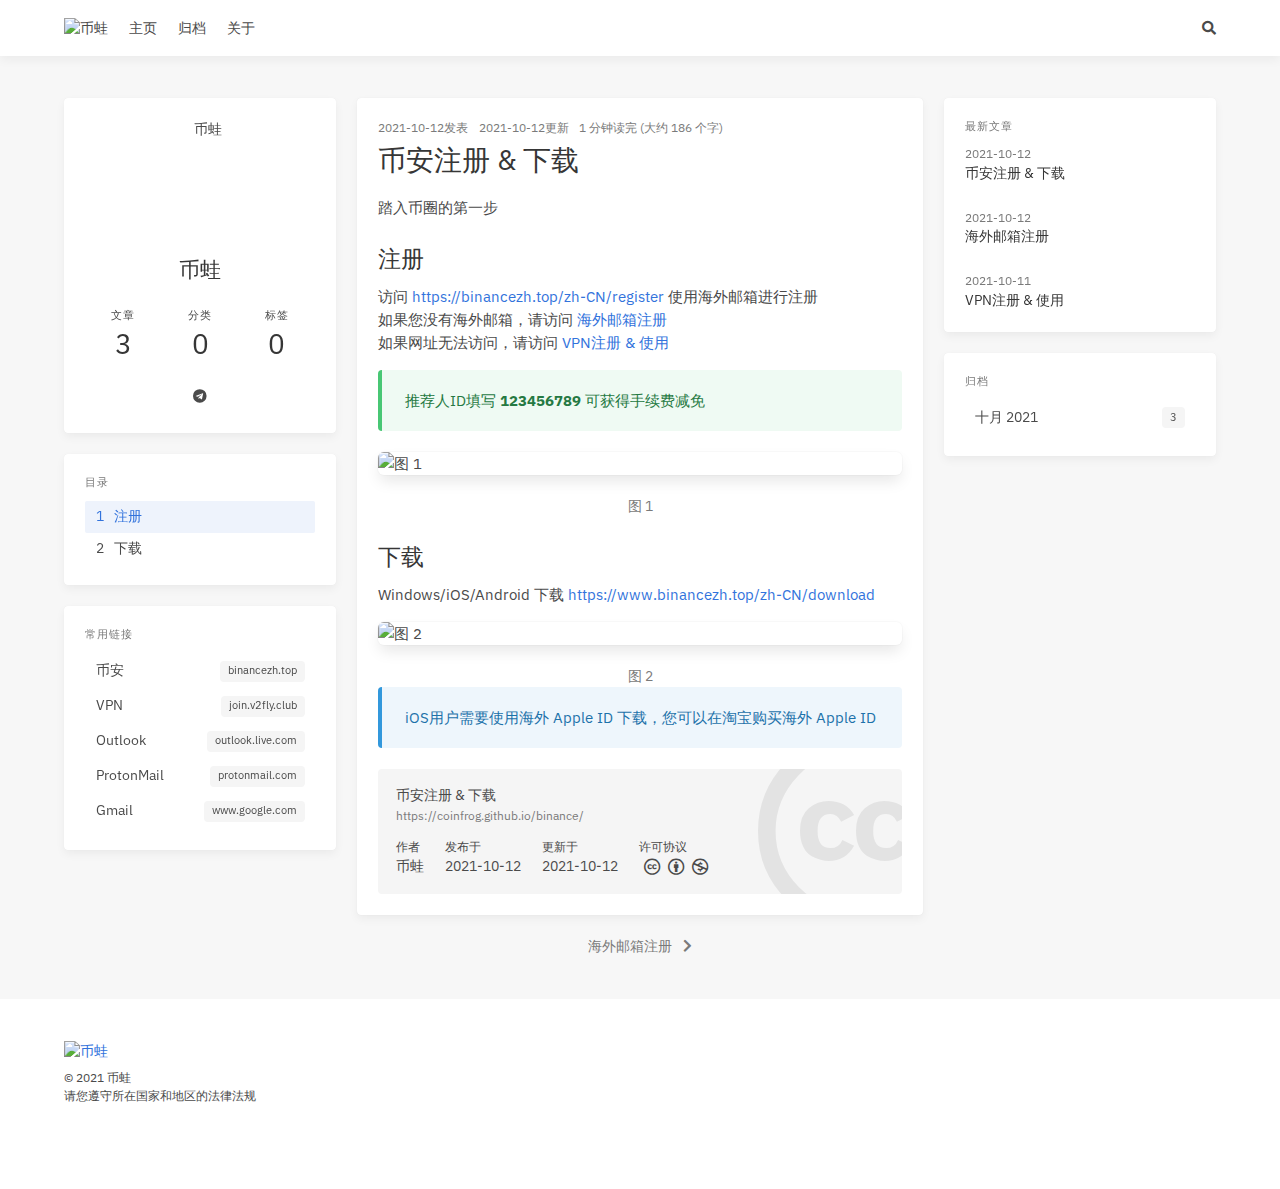
==== commit 2c4f510d: "Update index.html" ====
--- a/binance/index.html
+++ b/binance/index.html
@@ -4,12 +4,12 @@
 <h2 id="注册"><a href="#注册" class="headerlink" title="注册"></a>注册</h2><p>访问 <a target="_blank" rel="noopener" href="https://binancezh.top/zh-CN/register?ref=54446828">https://binancezh.top/zh-CN/register</a> 使用海外邮箱进行注册<br>如果您没有海外邮箱，请访问 <a href="https://coinfrog.github.io/email/">海外邮箱注册</a><br>如果网址无法访问，请访问 <a href="https://coinfrog.github.io/vpn/">VPN注册 &amp; 使用</a></p>
 <article class="message is-success" style="font-size:1em">
 <div class="message-body">
-推荐人ID填写 <b>54446828</b> 可获得手续费减免
+推荐人ID填写 <b>123456789</b> 可获得手续费减免
 </div>
 </article>
 
 <img src="https://cdn.jsdelivr.net/gh/coinfrog/coinfrog.github.io/binance/1.png" class="box px-0 py-0 ml-auto mr-auto" title="图 1" alt="图 1">
-<h2 id="下载"><a href="#下载" class="headerlink" title="下载"></a>下载</h2><p>Windows/iOS/Android 下载 <a target="_blank" rel="noopener" href="https://www.binancezh.top/zh-CN/download?ref=54446828">https://www.binancezh.top/zh-CN/download</a></p>
+<h2 id="下载"><a href="#下载" class="headerlink" title="下载"></a>下载</h2><p>Windows/iOS/Android 下载 <a target="_blank" rel="noopener" href="https://www.binancezh.top/zh-CN/download?ref=123456789">https://www.binancezh.top/zh-CN/download</a></p>
 <img src="https://cdn.jsdelivr.net/gh/coinfrog/coinfrog.github.io/binance/2.png" class="box px-0 py-0 ml-auto mr-auto" title="图 2" alt="图 2">
 
 <article class="message is-info" style="font-size:1em">
@@ -35,4 +35,4 @@
             }
         });</script><!--!--><!--!--><!--!--><!--!--><!--!--><script src="/js/main.js" defer></script><div class="searchbox"><div class="searchbox-container"><div class="searchbox-header"><div class="searchbox-input-container"><input class="searchbox-input" type="text" placeholder="搜索..."></div><a class="searchbox-close" href="javascript:;">×</a></div><div class="searchbox-body"></div></div></div><script src="/js/insight.js" defer></script><script>document.addEventListener('DOMContentLoaded', function () {
             loadInsight({"contentUrl":"/content.json"}, {"hint":"搜索...","untitled":"(无标题)","posts":"文章","pages":"页面","categories":"分类","tags":"标签"});
-        });</script></body></html>+        });</script></body></html>
